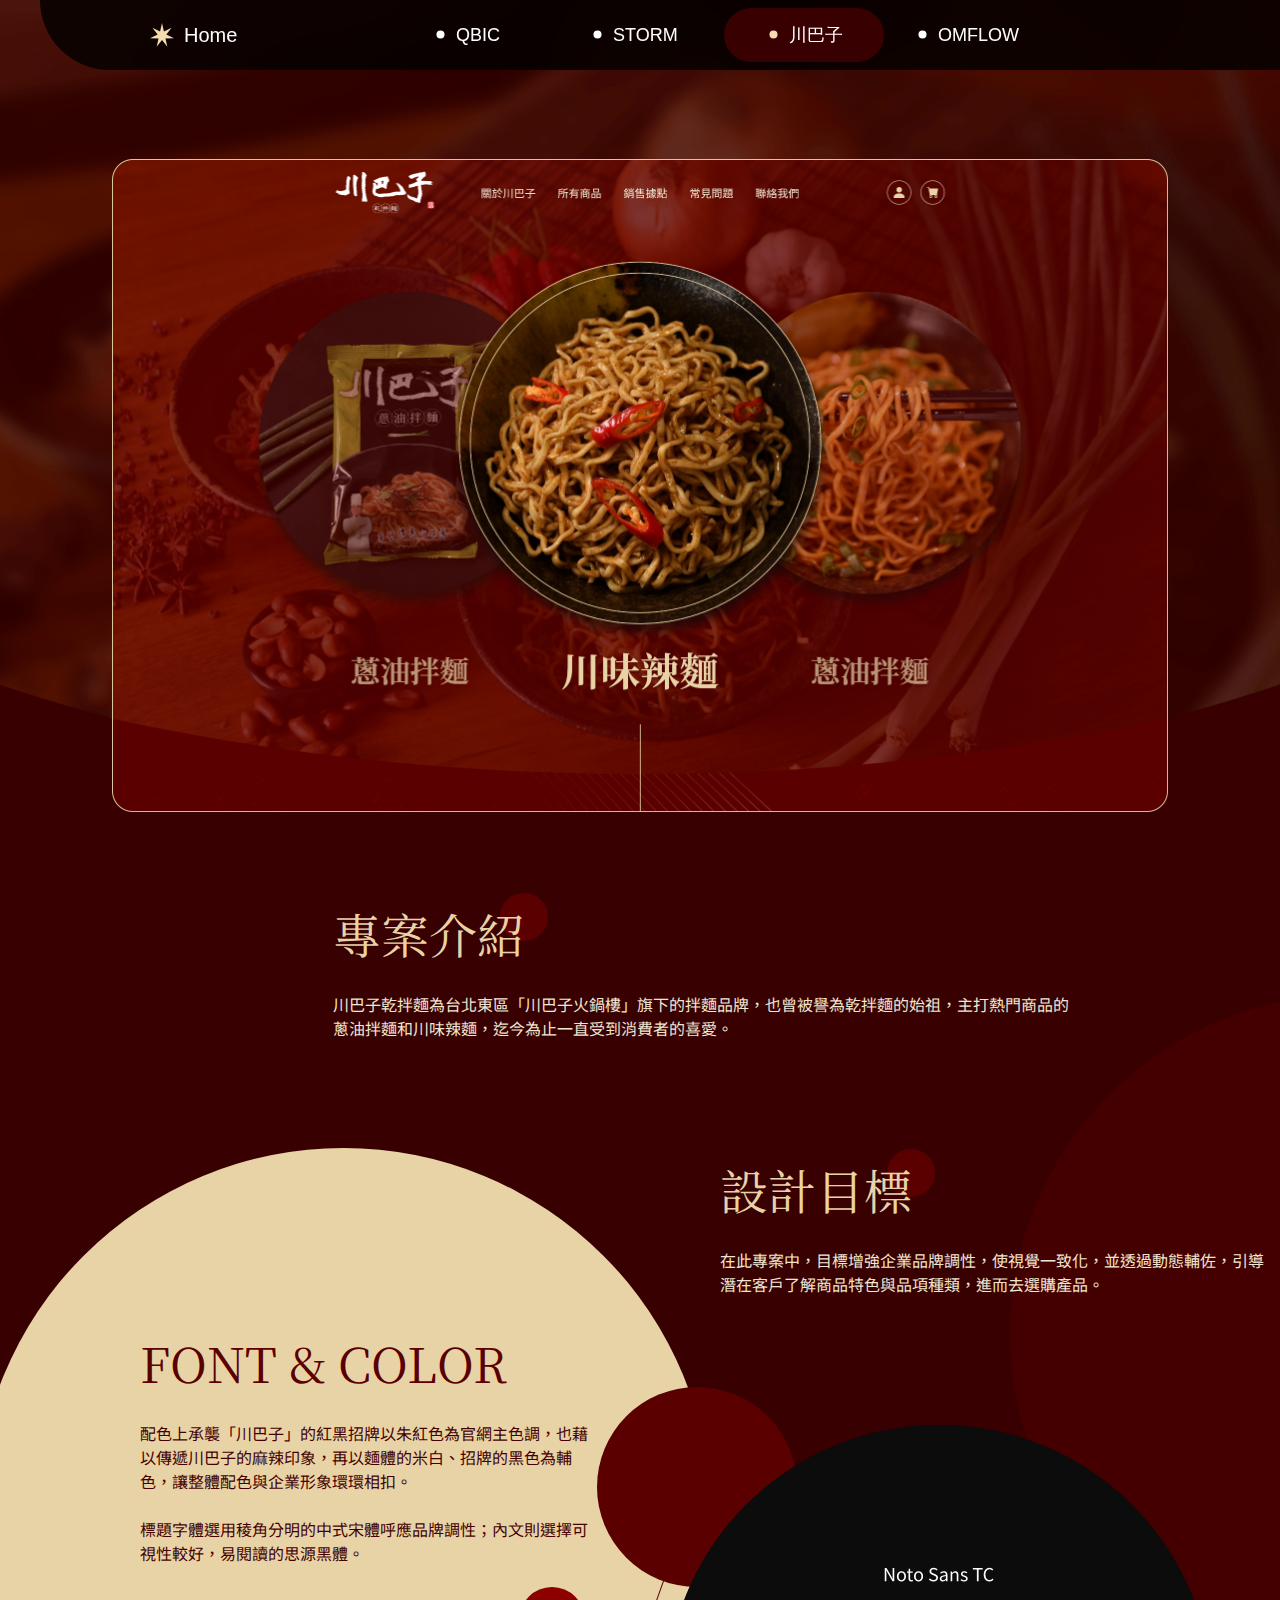
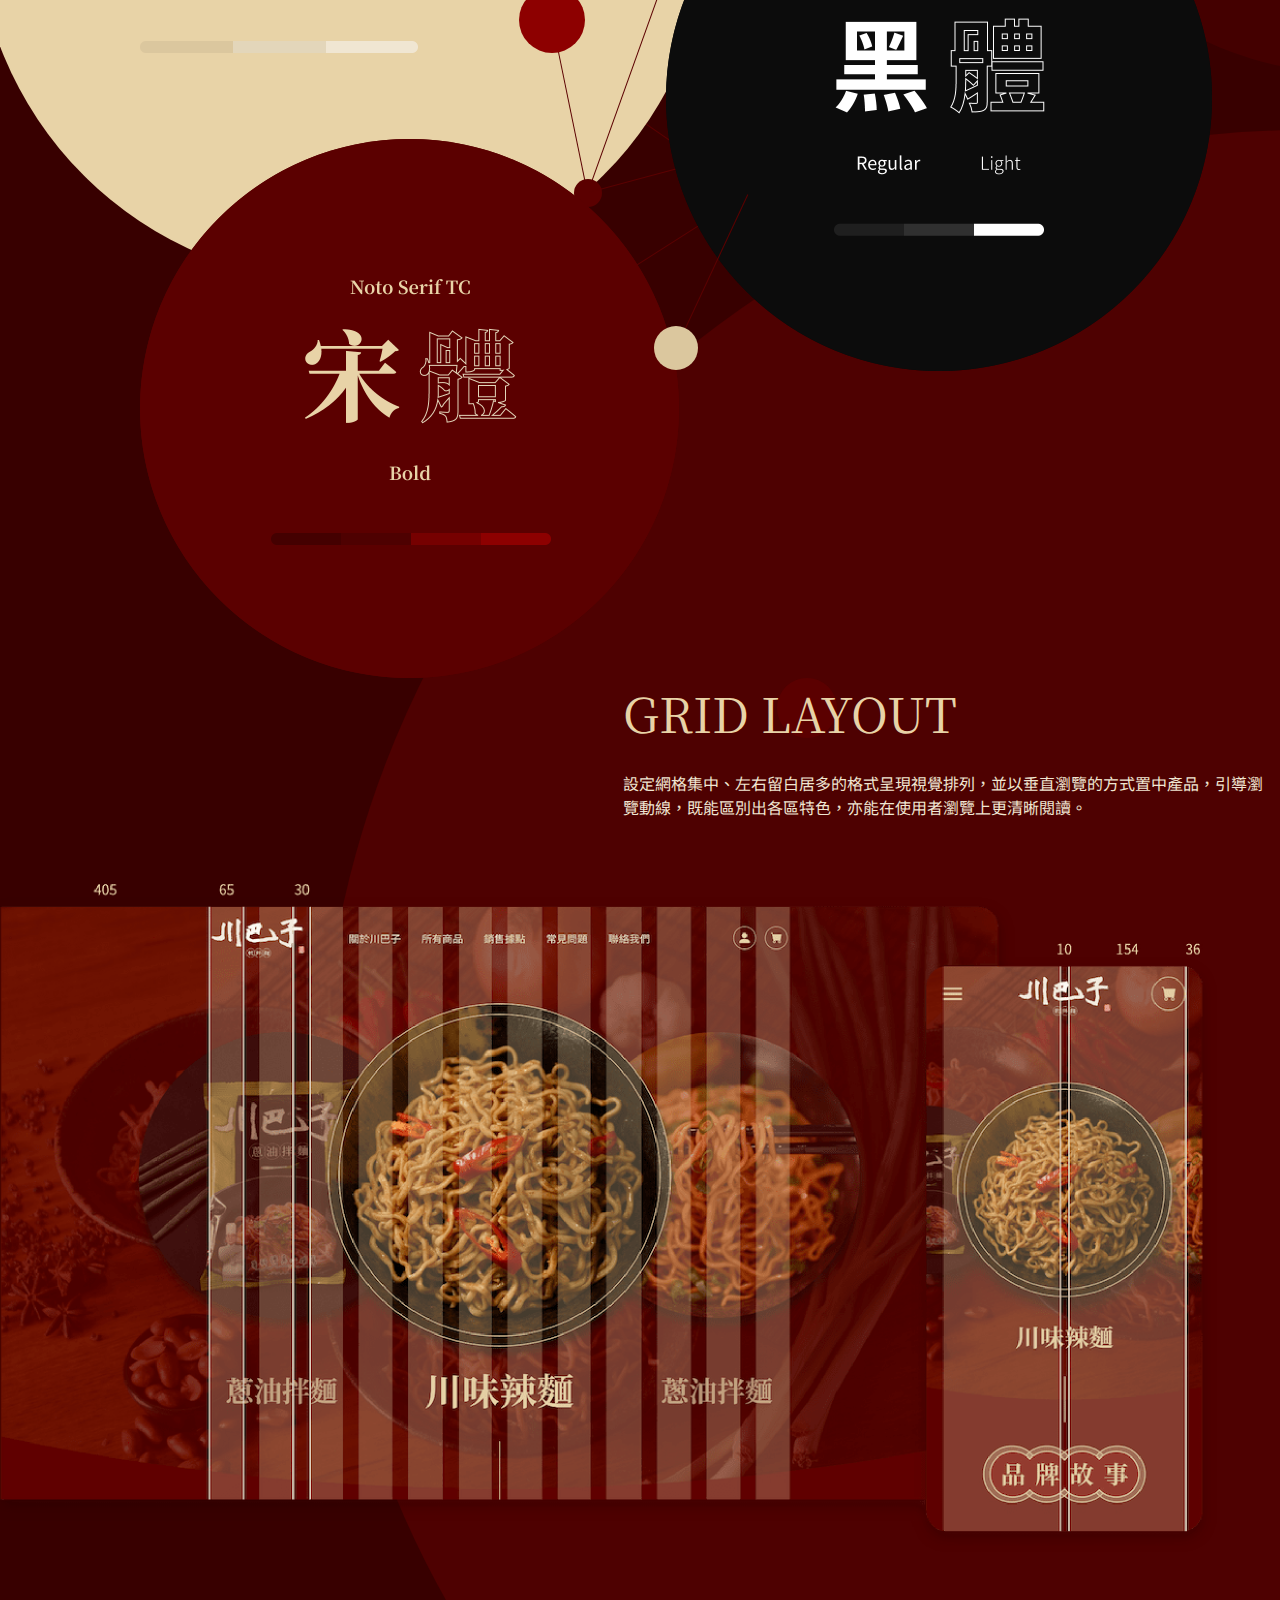
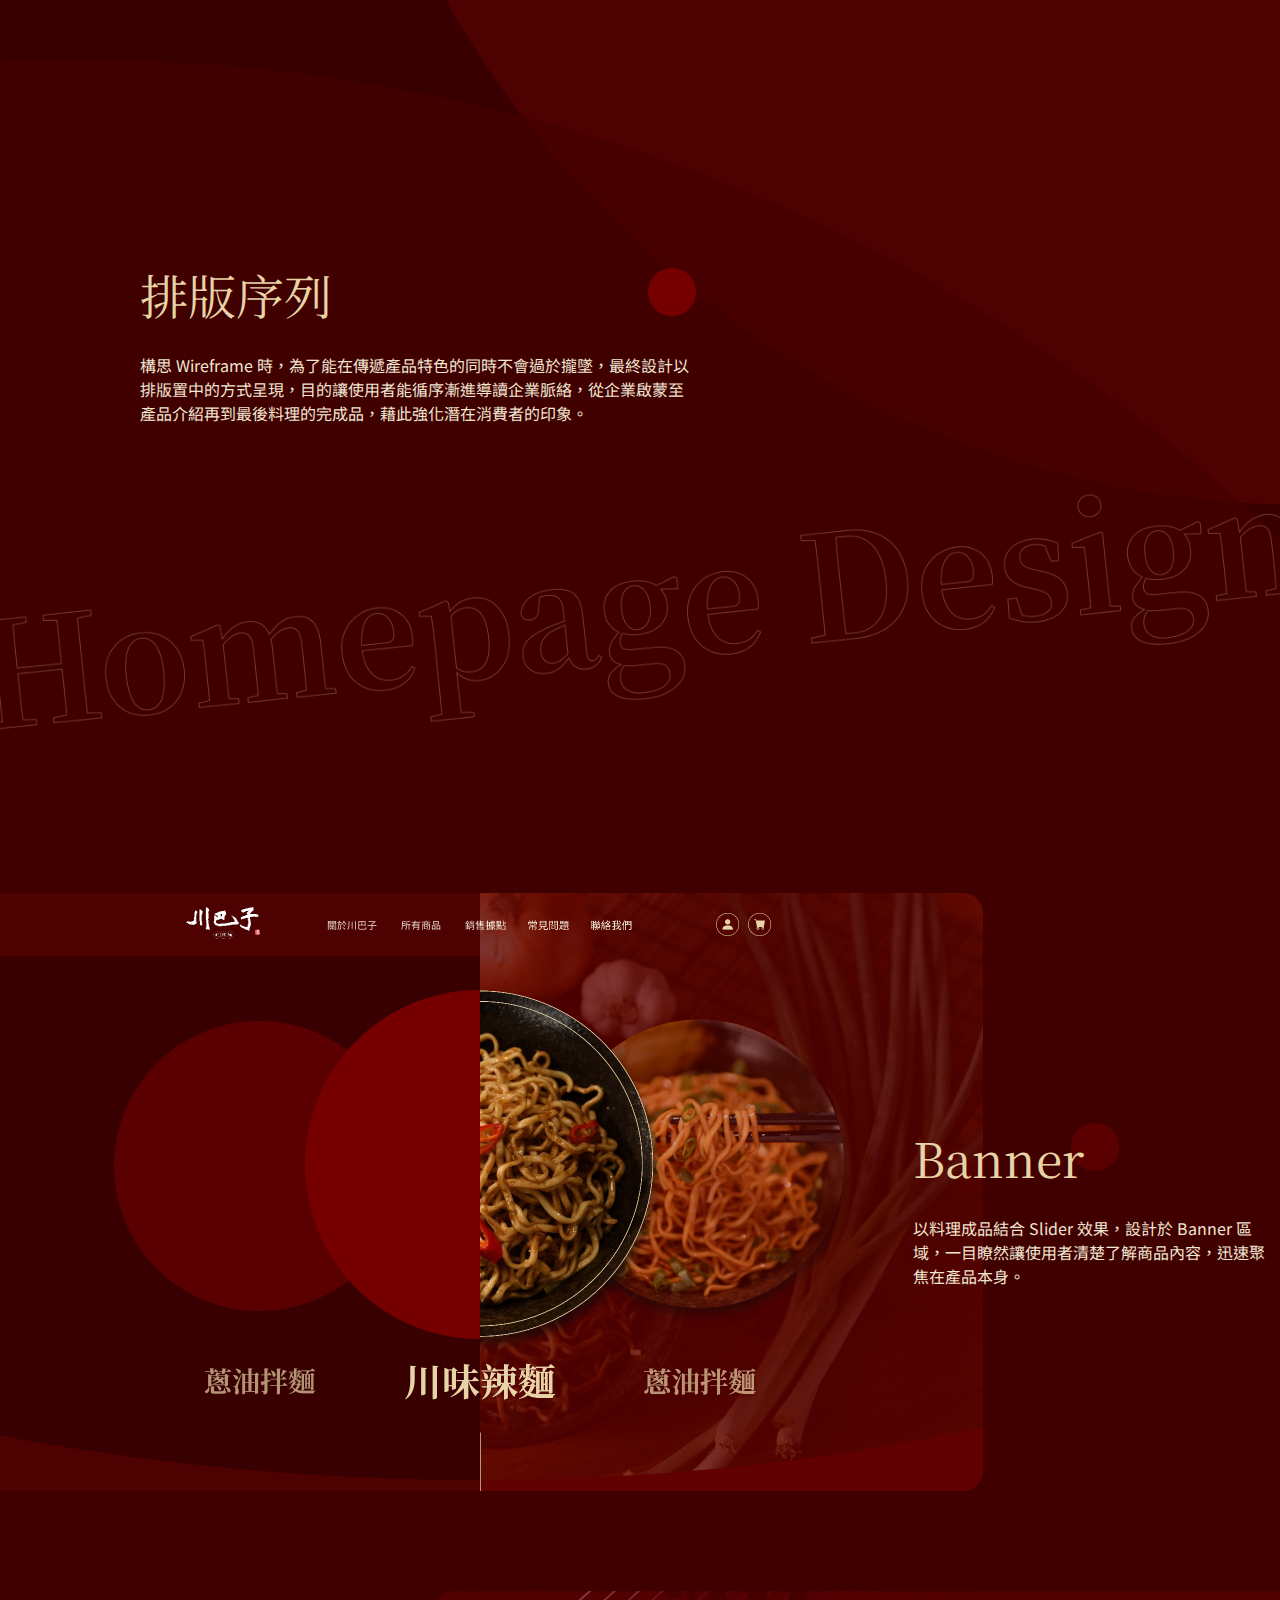
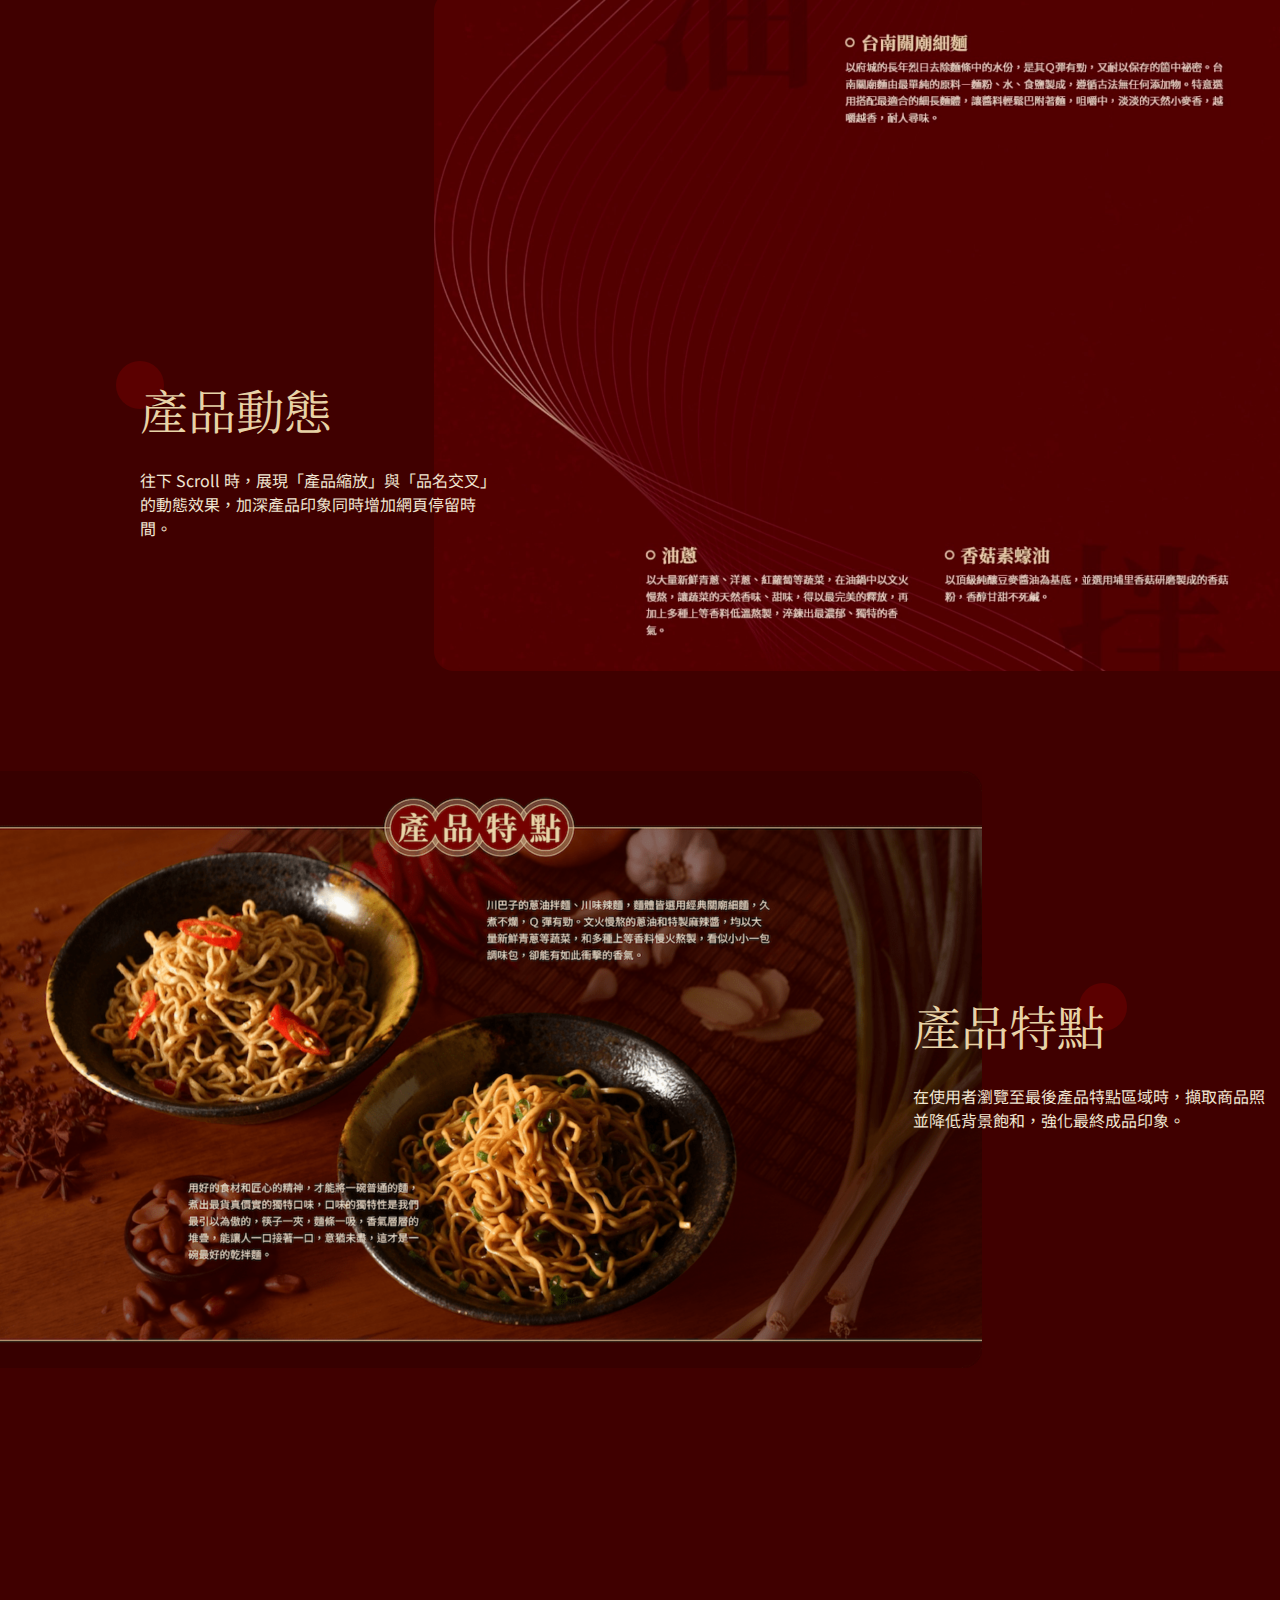
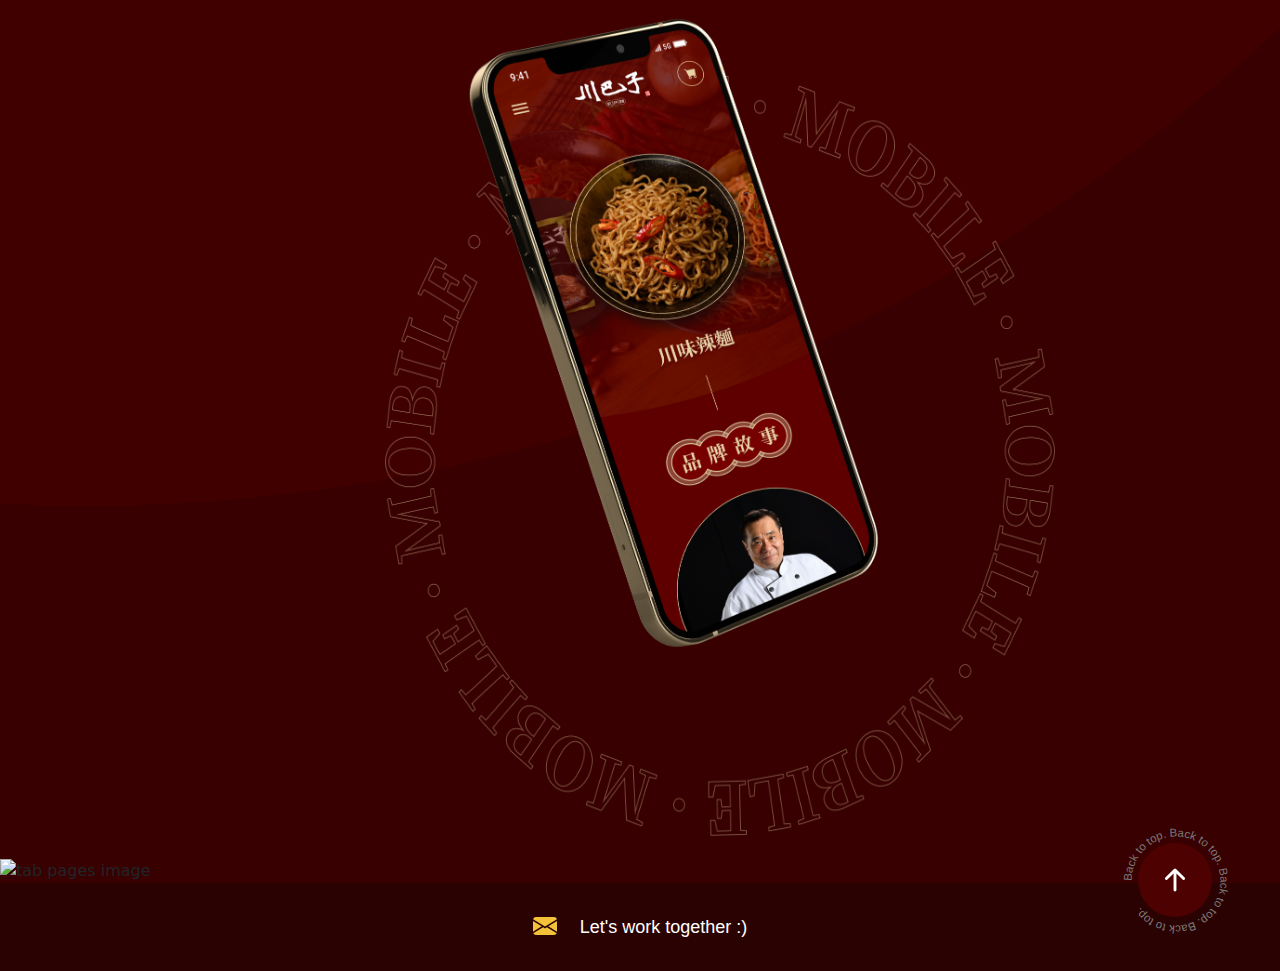
==== chuanbazi.html @ c1a88ede "minor fix and revised content." ====
<!DOCTYPE html>
<html lang="en">
  <head>
    <meta charset="UTF-8">
    <meta name="viewport" content="width=device-width, initial-scale=1.0">
    <meta http-equiv="X-UA-Compatible" content="ie=edge">
    <title>Vivian Huang Resume - 川巴子</title>
    <link href="./assets/bootstrap-dist/css/bootstrap.min.css" rel="stylesheet" >
    <link rel="stylesheet" href="https://use.typekit.net/rvw0yjc.css">
    <link rel="stylesheet" href="./assets/css/app.chuanbazi.css">
    <link rel="icon" href="./assets/img/favicon.ico" type="image/x-icon">
  </head>
  <body>
    <section id="mobileNotice" class="d-md-none">
      <p class="mb-0">
        請使用 1024px 以上的顯示器來預覽．
      </p>
    </section>
    <section id="main" class="d-none d-md-block">
      <div class="container">
        <header class="d-flex flex-wrap align-items-center">
          <a href="/resume" id="homeLink" class="d-flex align-items-center col-md-3 mb-2 mb-md-0 text-decoration-none">
            <img class="star-icon" src="./assets/img/star.svg" alt="star icon">
            Home
          </a>

          <ul class="nav col-12 col-md-auto mb-2 justify-content-center mb-md-0">
            <li>
              <a href="/resume/qbic" class="nav-link link-secondary d-inline-block">
                <svg xmlns="http://www.w3.org/2000/svg" width="16" height="16" fill="currentColor" class="bi bi-dot d-inline-flex" viewBox="0 0 16 16">
                  <path d="M8 9.5a1.5 1.5 0 1 0 0-3 1.5 1.5 0 0 0 0 3z"/>
                </svg>QBIC
              </a>
            </li>
            <li>
              <a href="/resume/storm" class="nav-link link-dark d-inline-block">
                <svg xmlns="http://www.w3.org/2000/svg" width="16" height="16" fill="currentColor" class="bi bi-dot d-inline-flex" viewBox="0 0 16 16">
                  <path d="M8 9.5a1.5 1.5 0 1 0 0-3 1.5 1.5 0 0 0 0 3z"/>
                </svg>STORM
              </a>
            </li>
            <li>
              <a href="/resume/chuanbazi" class="nav-link link-dark d-inline-block active">
                <svg xmlns="http://www.w3.org/2000/svg" width="16" height="16" fill="currentColor" class="bi bi-dot d-inline-flex" viewBox="0 0 16 16">
                  <path d="M8 9.5a1.5 1.5 0 1 0 0-3 1.5 1.5 0 0 0 0 3z"/>
                </svg>川巴子
              </a>
            </li>
            <li>
              <a href="/resume/omflow" class="nav-link link-dark d-inline-block">
                <svg xmlns="http://www.w3.org/2000/svg" width="16" height="16" fill="currentColor" class="bi bi-dot d-inline-flex" viewBox="0 0 16 16">
                  <path d="M8 9.5a1.5 1.5 0 1 0 0-3 1.5 1.5 0 0 0 0 3z"/>
                </svg>OMFLOW
              </a>
            </li>
          </ul>
          <div class="col-md-3 text-end">
          </div>
        </header>
      </div>
      <div class="banner" style="background-image: url('./assets/img/chuanbazi/image_banner@2x.png')">
        <div class="wrapper">
          <img class="img-fluid" src="./assets/img/chuanbazi/banner_1@2x.png" alt="banner image">
        </div>
      </div>
      <div class="container into">
        <div class="row">
          <div class="col-8 offset-2">
            <p class="noto-serif heading">專案介紹<span></span></p>
            <p class="noto-san-desc">
              川巴子乾拌麵為台北東區「川巴子火鍋樓」旗下的拌麵品牌，也曾被譽為乾拌麵的始祖，主打熱門商品的蔥油拌麵和川味辣麵，迄今為止一直受到消費者的喜愛。
            </p>
          </div>
          <div class="col-6 offset-6 sec">
            <p class="noto-serif heading">設計目標<span></span></p>
            <p class="noto-san-desc">在此專案中，目標增強企業品牌調性，使視覺一致化，並透過動態輔佐，引導潛在客戶了解商品特色與品項種類，進而去選購產品。</p>
          </div>
        </div>
        <div class="row">
          <div class="col-5 font-and-color">
            <p class="noto-serif heading">FONT & COLOR</p>
            <p class="noto-san-desc">
              配色上承襲「川巴子」的紅黑招牌以朱紅色為官網主色調，也藉以傳遞川巴子的麻辣印象，再以麵體的米白、招牌的黑色為輔色，讓整體配色與企業形象環環相扣。<br><br>標題字體選用稜角分明的中式宋體呼應品牌調性；內文則選擇可視性較好，易閱讀的思源黑體。
            </p>
            <img class="color-yellow" src="./assets/img/chuanbazi/color_yellow@2x.png" alt="color yellow image">
            <div class="line-seven"></div>
          </div>
        </div>
        <div class="line-eight"></div>
      </div>
      <div class="w-100 spheres">
        <div class="wrapper">
          <div class="font1-wrapper">
            <img class="img-fluid" src="./assets/img/chuanbazi/font_宋體@2x.png" alt="font 宋體 image">
            <div class="line"></div>
          </div>
          <div class="font2-wrapper">
            <img class="img-fluid" src="./assets/img/chuanbazi/font_黑體@2x.png" alt="font 黑體 image">
            <div class="line"></div>
          </div>
          <div class="circle1"><div class="point"><div class="line"></div></div></div>
          <div class="circle2"><div class="point"><div class="line"></div></div></div>
          <div class="circle4"></div>
          <div class="circle5"><div class="point"><div class="line"></div></div></div>
          <img class="circle6" src="./assets/img/chuanbazi/image_圓底 2.svg" alt="background circle 6 image">
          <div class="line-six"></div>
        </div>
      </div>
      <div class="container grid-wrapper">
        <div class="row">
          <div class="col-7 offset-5">
            <p class="noto-serif heading">GRID LAYOUT<span></span></p>
            <p class="noto-san-desc">設定網格集中、左右留白居多的格式呈現視覺排列，並以垂直瀏覽的方式置中產品，引導瀏覽動線，既能區別出各區特色，亦能在使用者瀏覽上更清晰閱讀。</p>
            <img class="grid" src="./assets/img/chuanbazi/grid@2x.png" alt="grid image">
          </div>
        </div>
      </div>
      <div class="w-100 bg-circle-wrapper">
        <img class="bg-1" src="./assets/img/chuanbazi/image_圓底1@2x.png" alt="background dark red image">
      </div>
      <div class="container layout-wrapper">
        <div class="row">
          <div class="col-6">
            <p class="noto-serif heading">排版序列<span></span></p>
            <p class="noto-san-desc">構思 Wireframe 時，為了能在傳遞產品特色的同時不會過於攏墜，最終設計以排版置中的方式呈現，目的讓使用者能循序漸進導讀企業脈絡，從企業啟蒙至產品介紹再到最後料理的完成品，藉此強化潛在消費者的印象。</p>
          </div>
        </div>
      </div>
      <div class="w-100 design-wrapper">
        <img class="img-fluid" src="./assets/img/chuanbazi/image_Homepage_Design@2x.png" alt="homepage design image">
      </div>
      <div class="container banner-wrapper">
        <div class="row one">
          <div class="col-8">
            <img class="img1" src="./assets/img/chuanbazi/small_image_banner@2x.png" alt="small banner image">
          </div>
          <div class="col-4">
            <p class="noto-serif heading heading">Banner<span></span></p>
            <p class="noto-san-desc">以料理成品結合 Slider 效果，設計於 Banner 區域，一目瞭然讓使用者清楚了解商品內容，迅速聚焦在產品本身。</p>
          </div>
        </div>
        <div class="row two">
          <div class="col-4">
            <p class="noto-serif heading heading">產品動態<span></span></p>
            <p class="noto-san-desc">往下 Scroll 時，展現「產品縮放」與「品名交叉」的動態效果，加深產品印象同時增加網頁停留時間。</p>
          </div>
          <div class="col-8">
            <img class="img2" src="./assets/img/chuanbazi/video_產品動態@2x.png" alt="video product status image">
          </div>
        </div>
        <div class="row three">
          <div class="col-8">
            <img class="img3" src="./assets/img/chuanbazi/image_產品特點@2x.png" alt="product strength image">
          </div>
          <div class="col-4">
            <p class="noto-serif heading heading">產品特點<span></span></p>
            <p class="noto-san-desc">在使用者瀏覽至最後產品特點區域時，擷取商品照並降低背景飽和，強化最終成品印象。</p>
          </div>
        </div>
      </div>
      <div class="w-100 floating-mobile">
        <img class="mobile" src="./assets/img/chuanbazi/mobile@2x.png" alt="mobile image">
        <img class="bg" src="./assets/img/chuanbazi/圈圈_mobile@2x.png" alt="mobile text circle image">
      </div>
      <div class="w-100">
        <img class="img-fluid" src="./assets/img/chuanbazi/image_分頁@2x.png" alt="tab pages image">
      </div>
    </section>
    <footer class="m-level">
      <div class="text-center">
        <a href="mailto:test@gmail.com" class="mb-0">
          <svg xmlns="http://www.w3.org/2000/svg" width="16" height="16" fill="currentColor" class="bi bi-envelope-fill d-inline-flex" viewBox="0 0 16 16">
              <path d="M.05 3.555A2 2 0 0 1 2 2h12a2 2 0 0 1 1.95 1.555L8 8.414.05 3.555ZM0 4.697v7.104l5.803-3.558L0 4.697ZM6.761 8.83l-6.57 4.027A2 2 0 0 0 2 14h12a2 2 0 0 0 1.808-1.144l-6.57-4.027L8 9.586l-1.239-.757Zm3.436-.586L16 11.801V4.697l-5.803 3.546Z"/>
          </svg>
          Let's work together :)
        </a>
      </div>
    </footer>
    <div class="backtotop">
      <a href="javascript:;" onclick="scrollToTop();return false;">
        <svg class="icon" xmlns="http://www.w3.org/2000/svg" width="16" height="16" fill="currentColor" class="bi bi-arrow-up-short" viewBox="0 0 16 16">
          <path fill-rule="evenodd" d="M8 12a.5.5 0 0 0 .5-.5V5.707l2.146 2.147a.5.5 0 0 0 .708-.708l-3-3a.5.5 0 0 0-.708 0l-3 3a.5.5 0 1 0 .708.708L7.5 5.707V11.5a.5.5 0 0 0 .5.5z"/>
        </svg>
        <svg class="circle-text" viewBox="0 0 100 100" width="100" height="100">
          <defs>
            <path id="circle"
              d="
                M 50, 50
                m -37, 0
                a 37,37 0 1,1 74,0
                a 37,37 0 1,1 -74,0"/>
          </defs>
          <text font-size="9.5">
            <textPath xlink:href="#circle">
              Back to top. Back to top. Back to top. Back to top.
            </textPath>
          </text>
        </svg>
      </a>
    </div>
  <script src="./assets/bootstrap-dist/js/bootstrap.bundle.min.js"></script>
	<script src="./assets/js/app.index.js"></script>
  </body>
</html>
---- assets/css/app.chuanbazi.css ----
@import"https://fonts.googleapis.com/css2?family=Noto+Sans+TC:wght@400&family=Noto+Serif+TC:wght@700";p,a,h1,h2,h3,h4{font-family:objektiv-mk1,sans-serif}#mobileNotice{height:100%;position:fixed;padding:68px 36px;background-color:#333}#mobileNotice p{color:#fff;font-size:28px}#main{overflow:hidden}@media screen and (min-width: 1200px){#main .container{margin:0 128px;max-width:1160px}}#main header{position:relative;z-index:8;background-color:rgba(0,0,0,.8);border-radius:0px 0px 80px 80px;opacity:1;backdrop-filter:blur(28px);-webkit-backdrop-filter:blur(28px);height:70px;margin-left:-100px;margin-right:-100px;margin-bottom:-70px}#main header #homeLink{margin-left:100px;width:180px;margin-right:68px;height:70px}#main header ul{list-style:none;padding:8px 0}#main header ul li{height:54px;margin-right:8px}#main header ul li:nth-child(1) a{padding:0 0 0 30.5px}#main header ul li:nth-child(2) a{padding:0 0 0 19.5px}#main header ul li:nth-child(3) a{padding:0 0 0 27.5px}#main header ul li:nth-child(4) a{padding:0 0 0 8.5px}#main header ul li a{font-size:18px;line-height:54px;width:160px}#main header ul li a.active{background-color:#000;border-radius:32px}#main header ul li a.active svg{color:#f2dcb0}#main header ul li a svg{width:43px;height:43px;margin-top:-4px;margin-right:-5.5px}#main header a{color:#fff;font-size:20px;text-decoration:none}#main header a:hover{color:#fff}@media screen and (max-width: 768px){footer{position:absolute;bottom:0;left:0;right:0}}footer>div{height:88px;background-color:#262626}footer>div a{color:#fff;font-size:18px;line-height:88px;text-decoration:none}footer>div a:hover{color:#fff}footer>div a svg{color:#f3c23a;height:24px;width:24px;margin-top:-5px;margin-right:18px}.backtotop{position:relative;z-index:5}.backtotop a{position:absolute;bottom:26px;right:40px;padding:14px;margin:28px;background-color:#7a7a7a;border-radius:50px}.backtotop a .icon{color:#fff;width:46px;height:46px}.backtotop a .circle-text{position:absolute;top:-22px;right:0;left:-22.5px;fill:currentColor;color:#7a7a7a;width:120px;height:120px;-webkit-animation-name:rotate;-moz-animation-name:rotate;-ms-animation-name:rotate;-o-animation-name:rotate;animation-name:rotate;-webkit-animation-duration:5s;-moz-animation-duration:5s;-ms-animation-duration:5s;-o-animation-duration:5s;animation-duration:5s;-webkit-animation-iteration-count:infinite;-moz-animation-iteration-count:infinite;-ms-animation-iteration-count:infinite;-o-animation-iteration-count:infinite;animation-iteration-count:infinite;-webkit-animation-timing-function:linear;-moz-animation-timing-function:linear;-ms-animation-timing-function:linear;-o-animation-timing-function:linear;animation-timing-function:linear}@-webkit-keyframes rotate{from{-webkit-transform:rotate(360deg)}to{-webkit-transform:rotate(0)}}@-moz-keyframes rotate{from{-moz-transform:rotate(360deg)}to{-moz-transform:rotate(0)}}@-ms-keyframes rotate{from{-ms-transform:rotate(360deg)}to{-ms-transform:rotate(0)}}@-o-keyframes rotate{from{-o-transform:rotate(360deg)}to{-o-transform:rotate(0)}}@keyframes rotate{from{transform:rotate(360deg)}to{transform:rotate(0)}}@keyframes marquee{0%{transform:translate3d(0, 0, 0)}100%{transform:translate3d(-50%, 0, 0)}}@keyframes spaceScroller{0%{background-position:0 0}100%{background-position:-1440px 0}}#main header{background-color:rgba(0,0,0,.8) !important}#main header ul li a.active{background-color:#380000 !important}footer>div{background-color:#2b0202}.backtotop a{background-color:#4e0101}body{position:relative;background-color:#380000}.noto-san-desc{color:#f0e6d2;font-family:"Noto Sans TC",sans-serif;font-size:16px;line-height:24px}.noto-serif-desc{color:#8c8c8c;font-family:"Noto Serif TC",sans-serif;font-size:16px;line-height:24px}.noto-serif{font-family:"Noto Serif TC",sans-serif}.noto-serif.heading{color:#e8d3a7;font-size:48px;line-height:69px;margin-bottom:24px}.noto-serif.desc{color:#8c8c8c;font-size:16px;line-height:24px}.container.bg-grey{position:relative}.container.bg-grey::after{content:"";position:absolute;top:0;left:-140px;right:-140px;bottom:0;z-index:-1;background-color:#272727}.container.bg-grey p{color:#f7f7f7}.container.bg-grey p.noto-desc{color:#cbcbcb}.container.bg-grey hr{color:#fff}.banner{height:812px;width:100%;position:relative;background-size:cover;background-position:center -23px;background-repeat:no-repeat;padding-top:159px}.banner .wrapper{opacity:1;width:1056px;height:653px;margin:0 auto;position:relative;z-index:2}.into{padding-top:87px;position:relative}.into::after{content:"";position:absolute;top:183px;right:-400px;background:#400 0% 0% no-repeat padding-box;width:678px;height:678px;border-radius:50%;z-index:-1}.into p.heading{position:relative}.into p.heading span{position:absolute;top:-6px;left:167px;background:#5b0000 0% 0% no-repeat padding-box;width:48px;height:48px;border-radius:50%;z-index:-1}.into .sec{margin-top:99px}.into .sec .noto-san-desc{margin-bottom:32px}.into .font-and-color{position:relative}.into .font-and-color::after{content:"";position:absolute;top:-180px;left:-152px;background:#e8d3a7 0% 0% no-repeat padding-box;width:735px;height:735px;border-radius:50%;z-index:-1}.into .font-and-color .heading{color:#5b0000}.into .font-and-color .noto-san-desc{color:#400}.into .font-and-color .color-yellow{margin-top:60px;width:278px;height:auto}.into .line-seven{position:absolute;top:187.5px;left:215.5px;border-bottom:1px solid #5b0000;z-index:-1;width:490px;transform:rotate(34.5deg);transform-origin:left}.into .line-eight{position:absolute;top:522px;right:-61px;border-bottom:1px solid #5b0000;z-index:-1;width:770px;transform:rotate(-38.8deg);transform-origin:right}.spheres{position:relative;z-index:2;height:539px;margin-top:86px}.spheres .point{position:relative;width:100%;height:100%;border-radius:50%}.spheres .point .line{position:absolute;border-bottom:1px solid #5b0000;z-index:-1}.spheres .wrapper .font1-wrapper{position:absolute;top:0;left:140px;right:0;bottom:0;width:539px;height:539px;background:#5b0000 0% 0% no-repeat padding-box;border-radius:50%;z-index:2}.spheres .wrapper .font1-wrapper .line{position:absolute;top:269.5px;left:269.5px;border-bottom:1px solid #5b0000;z-index:-1;width:400px;transform:rotate(-32.5deg);transform-origin:left}.spheres .wrapper .font2-wrapper{position:absolute;top:-314px;right:68px;bottom:0;width:546px;height:546px;background:#0c0c0c 0% 0% no-repeat padding-box;border-radius:50%;z-index:2}.spheres .wrapper .font2-wrapper .line{position:absolute;top:273px;left:273px;border-bottom:1px solid #5b0000;z-index:-1;width:362px;transform:rotate(165deg);transform-origin:left}.spheres .wrapper .circle1{position:absolute;top:-352px;right:483px;width:200px;height:200px;z-index:1}.spheres .wrapper .circle1 .point{background:#5b0000 0% 0% no-repeat padding-box}.spheres .wrapper .circle1 .point .line{top:100px;right:100px;width:325px;transform:rotate(-70.3deg);transform-origin:right}.spheres .wrapper .circle2{position:absolute;top:-152px;right:695px;width:66px;height:66px;z-index:1}.spheres .wrapper .circle2 .point{background:#8d0000 0% 0% no-repeat padding-box}.spheres .wrapper .circle2 .point .line{top:33px;right:33px;width:176px;transform:rotate(-101.6deg);transform-origin:right}.spheres .wrapper .circle4{position:absolute;top:40px;right:678px;width:28px;height:28px;background:#5b0000 0% 0% no-repeat padding-box;border-radius:50%;z-index:1}.spheres .wrapper .circle5{position:absolute;top:187px;left:654px;width:44px;height:44px;z-index:3}.spheres .wrapper .circle5 .point{background:#dbc79e 0% 0% no-repeat padding-box}.spheres .wrapper .circle5 .point .line{top:22px;right:22px;width:170px;transform:rotate(-245deg);transform-origin:right}.spheres .wrapper .circle6{position:absolute;top:-22px;left:320px;width:1120px;height:1988px;z-index:-1}.spheres .wrapper .line-six{position:absolute;top:972px;left:1314px;border-bottom:1px solid #5b0000;z-index:-2;width:1078px;transform:rotate(238.35deg);transform-origin:left}.grid-wrapper{position:relative;z-index:3;height:982px}.grid-wrapper .grid{position:absolute;top:201px;left:-146px;z-index:1;width:1241px;height:auto}.grid-wrapper p.heading{position:relative;line-height:69px;margin-bottom:24px}.grid-wrapper p.heading span{position:absolute;top:0;left:154px;background:#5b0000 0% 0% no-repeat padding-box;width:60px;height:60px;border-radius:50%;z-index:-1}.bg-circle-wrapper{position:relative;z-index:4}.bg-circle-wrapper .bg-1{width:1440px;height:3646px;position:absolute;top:0;right:0}.layout-wrapper{position:relative;z-index:5;padding-top:200px}.layout-wrapper p.heading{position:relative;line-height:69px;margin-bottom:24px}.layout-wrapper p.heading span{position:absolute;top:8px;right:0;background:#760000 0% 0% no-repeat padding-box;width:48px;height:48px;border-radius:50%;z-index:-1}.design-wrapper{position:relative;z-index:5;margin-top:50px;margin-bottom:160px}.banner-wrapper{position:relative;z-index:5;padding-bottom:80px}.banner-wrapper .row{margin-bottom:100px;position:relative}.banner-wrapper .row.one{height:598px}.banner-wrapper .row.one p.heading{margin-top:230px}.banner-wrapper .row.one p.heading span{left:158px}.banner-wrapper .row.two{height:680px}.banner-wrapper .row.two p.heading{margin-top:384px}.banner-wrapper .row.two p.heading span{left:-24px;top:-14px}.banner-wrapper .row.three{height:597px}.banner-wrapper .row.three p.heading{margin-top:220px}.banner-wrapper .row.three p.heading span{left:166px;top:-8px}.banner-wrapper p.heading{position:relative;margin-bottom:24px}.banner-wrapper p.heading span{position:absolute;top:0;left:60px;background:#5b0000 0% 0% no-repeat padding-box;width:48px;height:48px;border-radius:50%;z-index:-1}.banner-wrapper .img1{width:1007px;height:598px;position:absolute;top:0;left:-152px;z-index:-1}.banner-wrapper .img2{width:1006px;height:680px;position:absolute;top:0;right:-152px;z-index:-1}.banner-wrapper .img3{width:1006px;height:597px;position:absolute;top:0;left:-152px;z-index:-1}.floating-mobile{position:relative;z-index:5;height:911px}.floating-mobile .mobile{width:666px;height:726px;position:absolute;top:20px;left:337px}.floating-mobile .bg{width:670px;height:760px;position:absolute;top:128px;left:385px;z-index:-1}
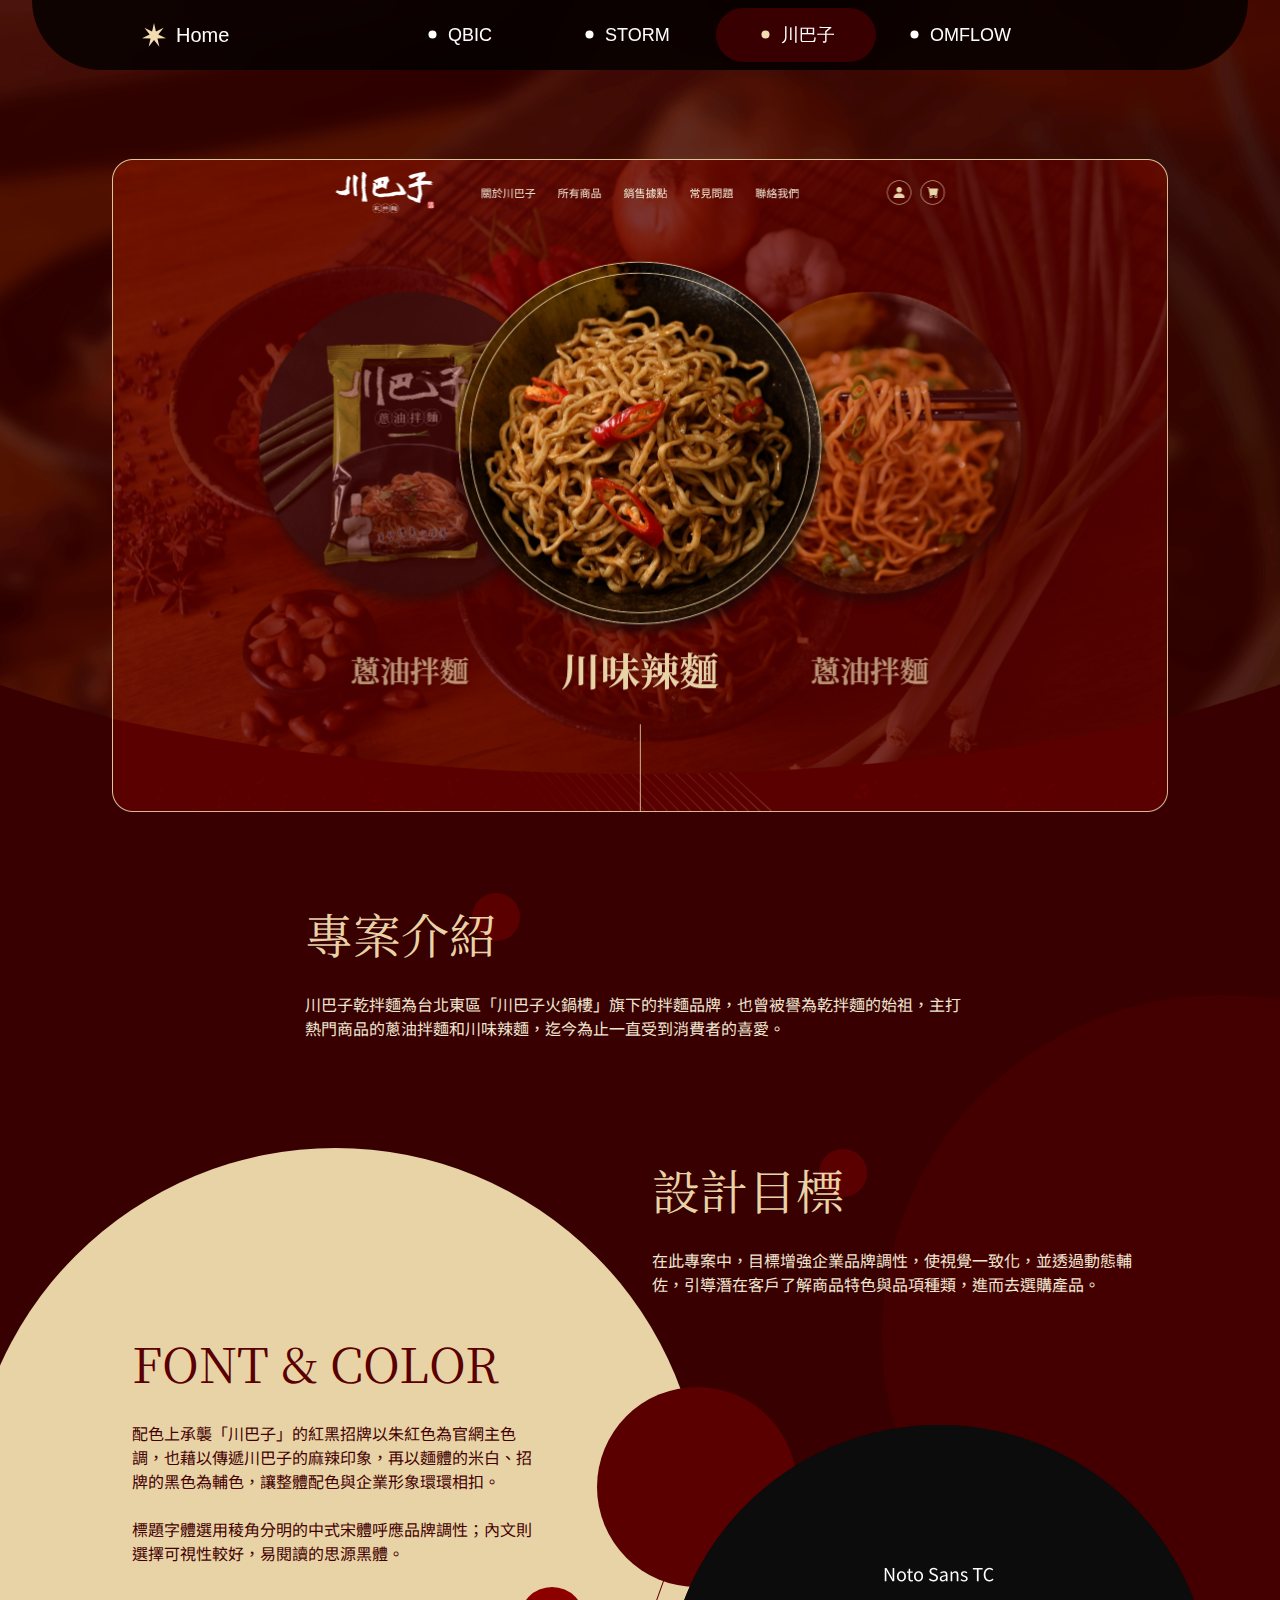
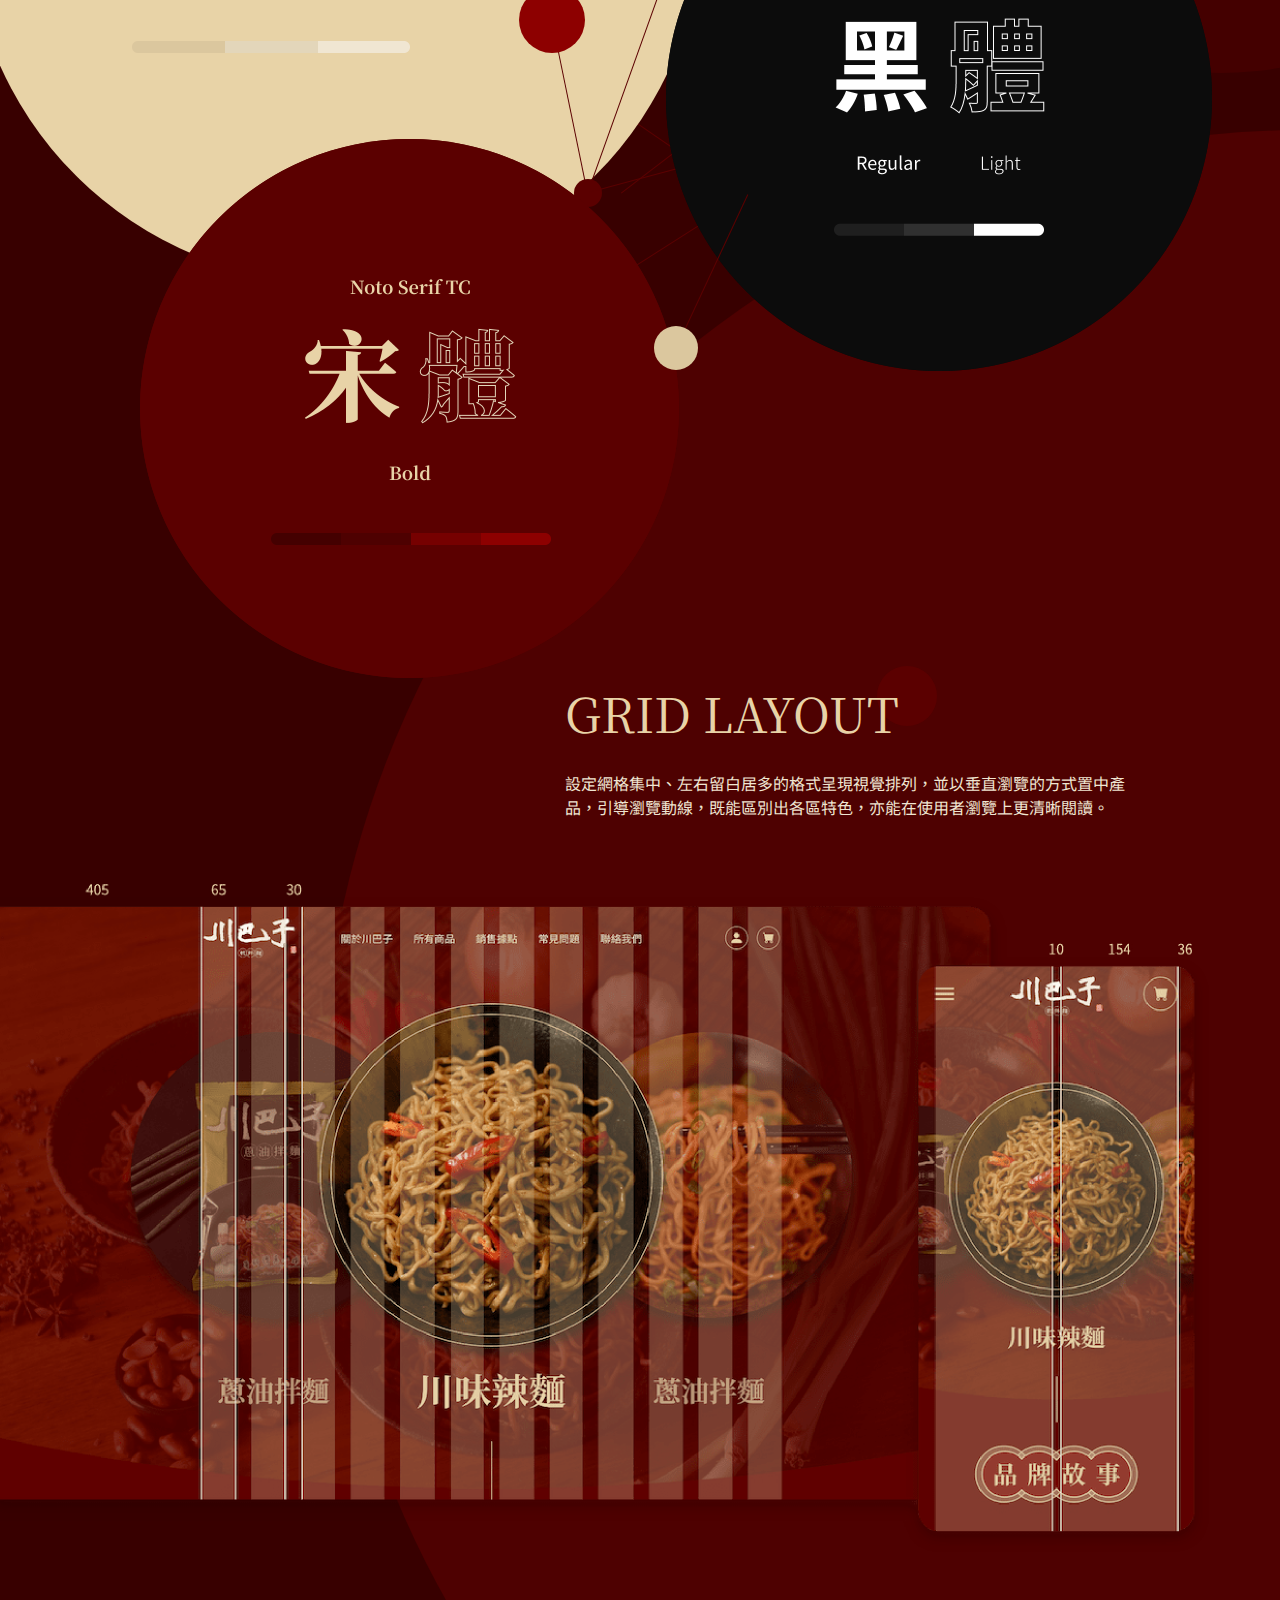
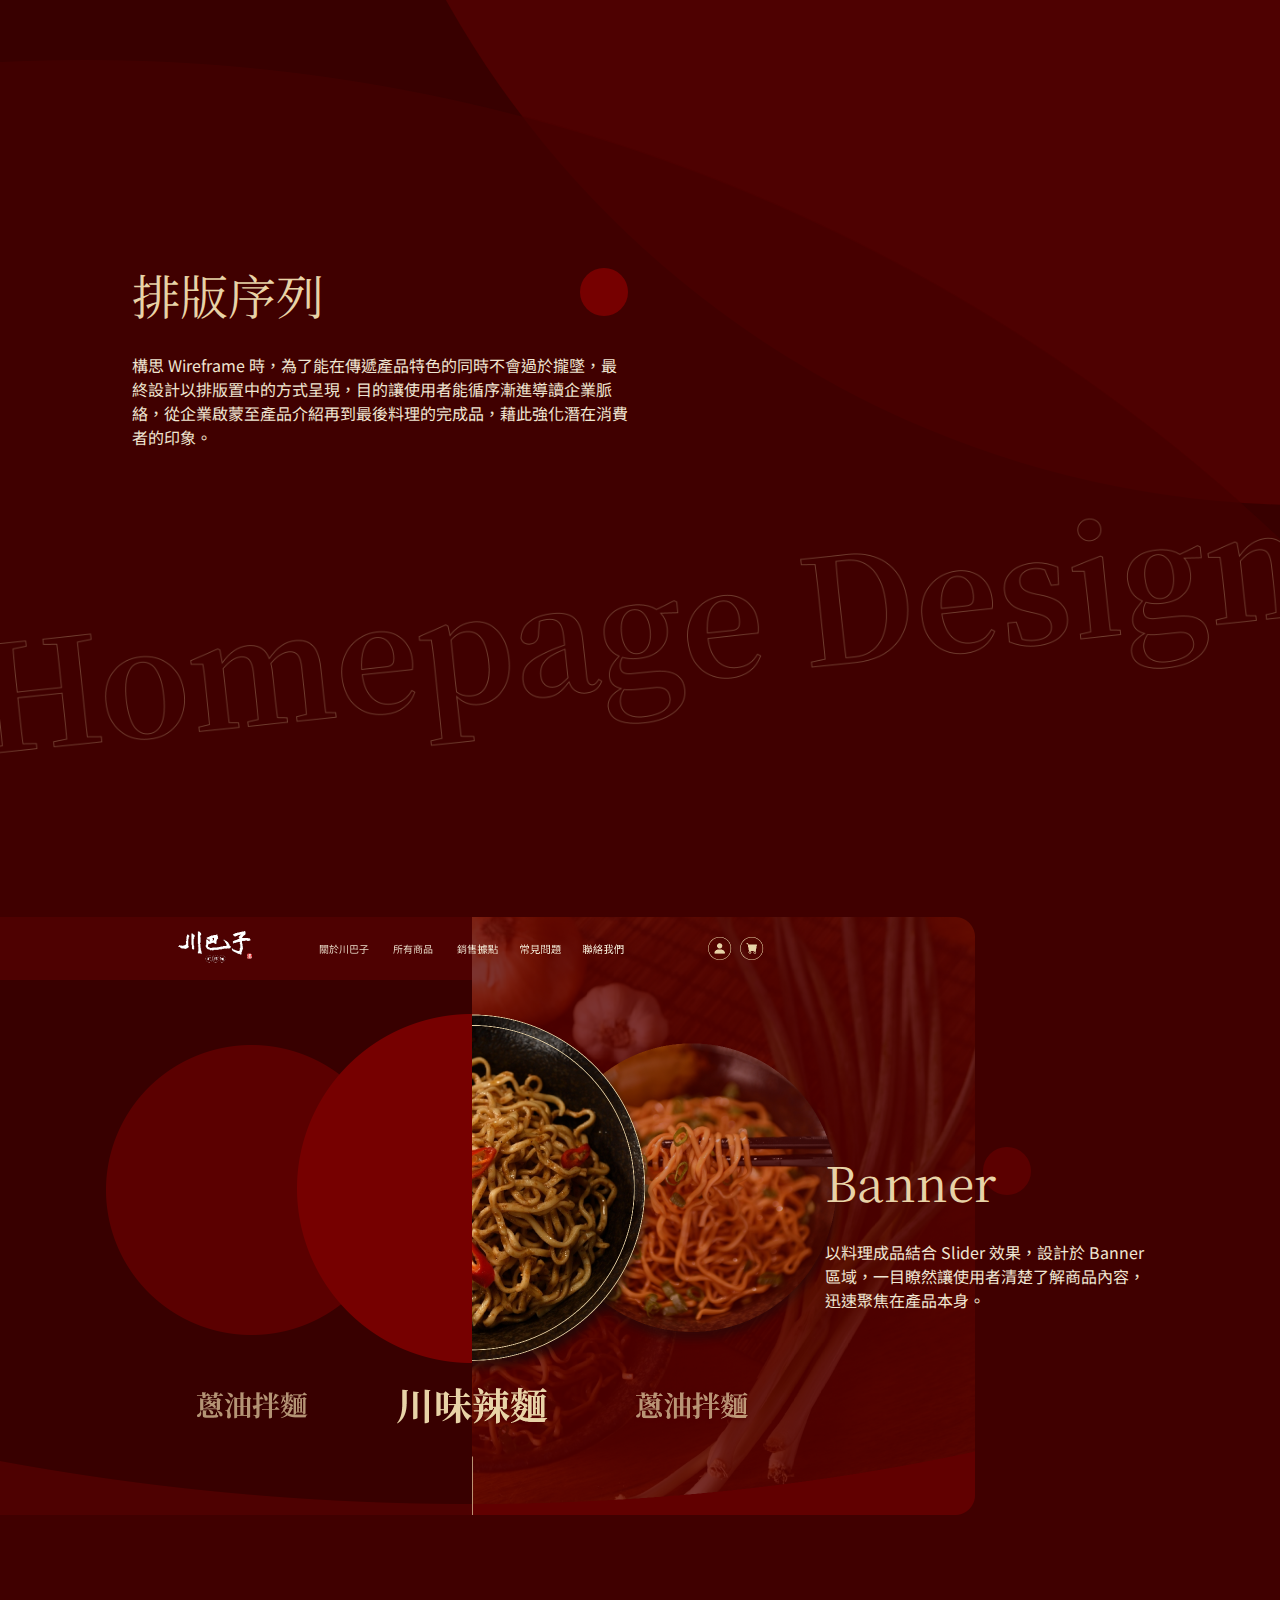
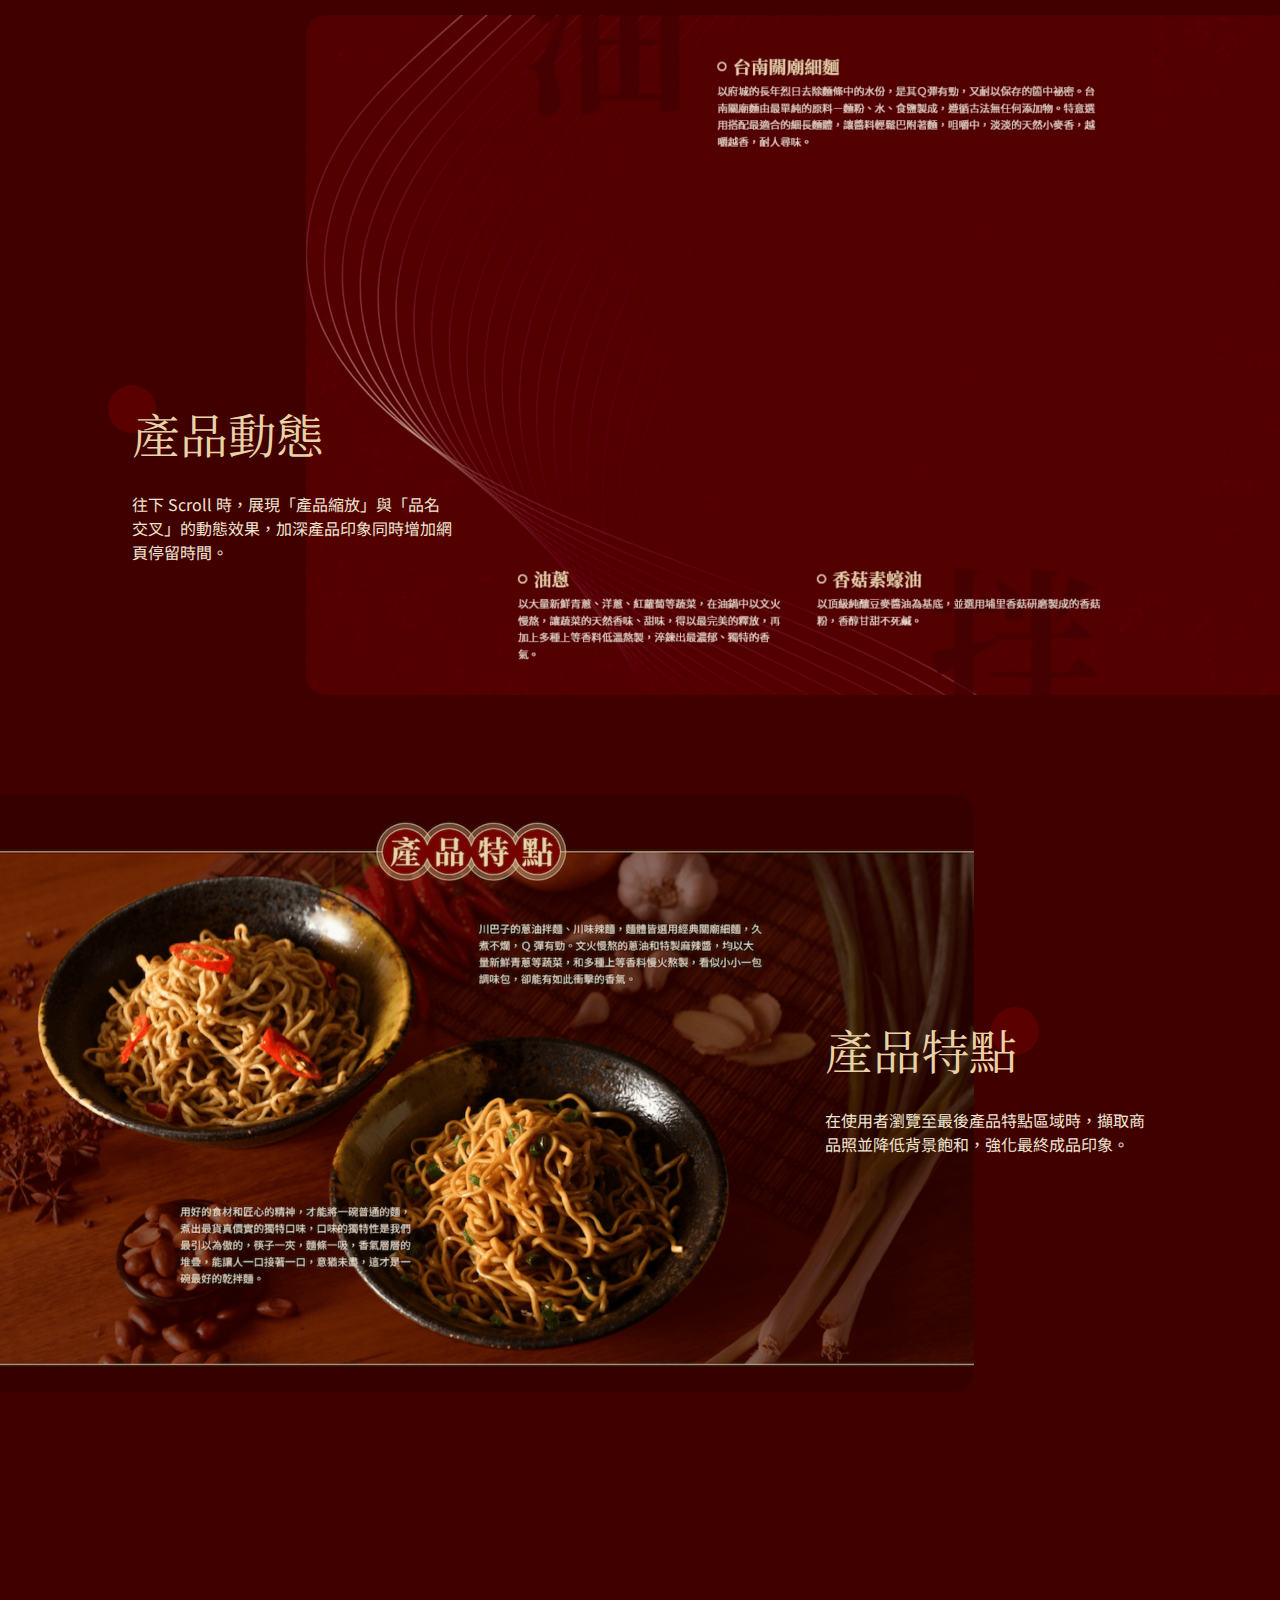
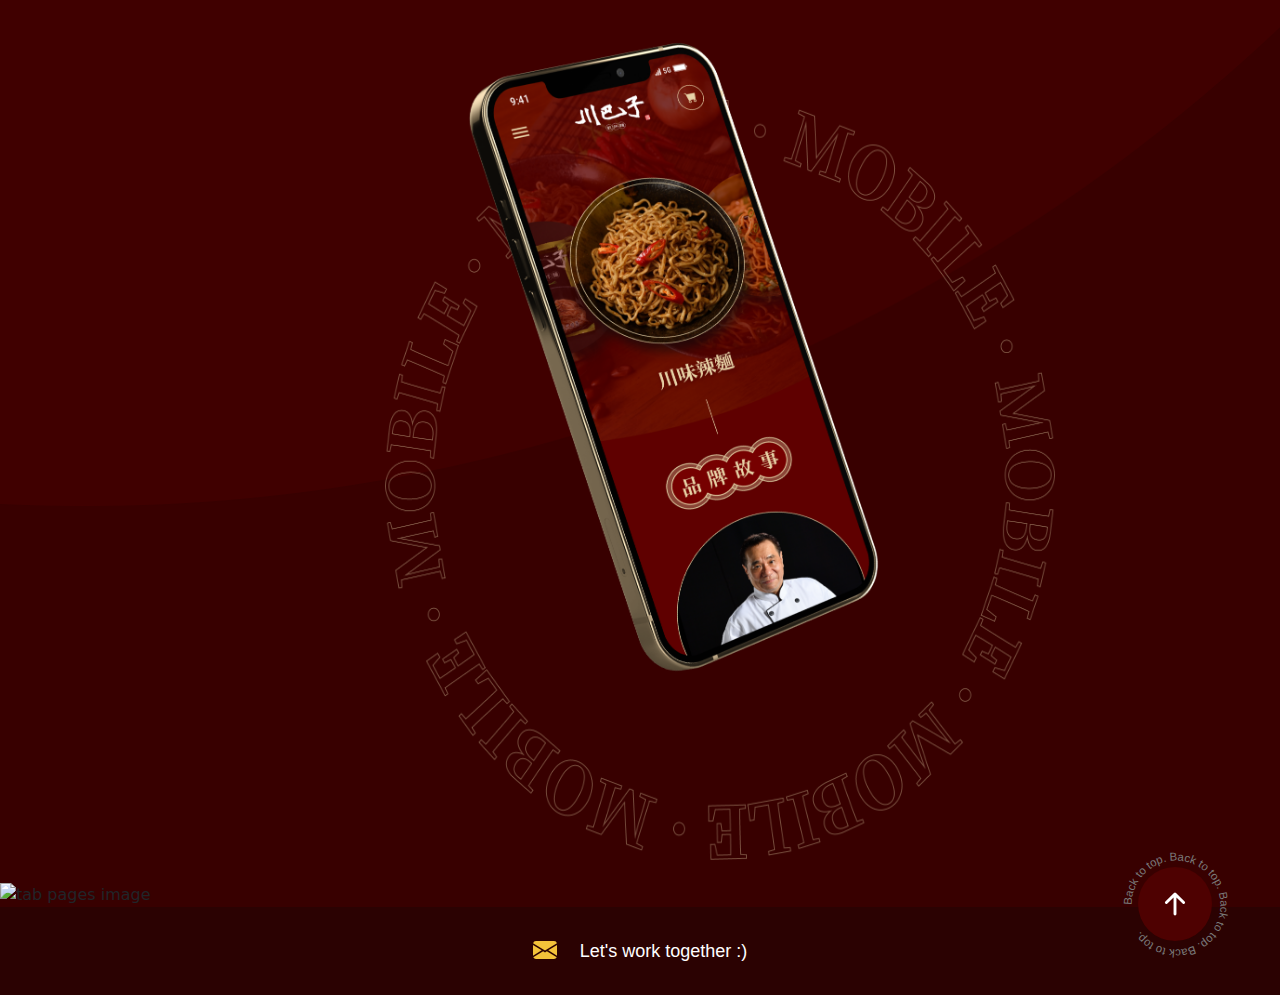
==== commit 18791fdf: "update homepage and minor fix" ====
--- a/chuanbazi.html
+++ b/chuanbazi.html
@@ -7,16 +7,16 @@
     <title>Vivian Huang Resume - 川巴子</title>
     <link href="./assets/bootstrap-dist/css/bootstrap.min.css" rel="stylesheet" >
     <link rel="stylesheet" href="https://use.typekit.net/rvw0yjc.css">
-    <link rel="stylesheet" href="./assets/css/app.chuanbazi.css">
+    <link rel="stylesheet" href="./assets/css/app.chuanbazi.css?v=1">
     <link rel="icon" href="./assets/img/favicon.ico" type="image/x-icon">
   </head>
   <body>
-    <section id="mobileNotice" class="d-md-none">
+    <section id="mobileNotice" class="d-lg-none">
       <p class="mb-0">
         請使用 1024px 以上的顯示器來預覽．
       </p>
     </section>
-    <section id="main" class="d-none d-md-block">
+    <section id="main" class="d-none d-lg-block">
       <div class="container">
         <header class="d-flex flex-wrap align-items-center">
           <a href="/resume" id="homeLink" class="d-flex align-items-center col-md-3 mb-2 mb-md-0 text-decoration-none">
@@ -168,7 +168,7 @@
     </section>
     <footer class="m-level">
       <div class="text-center">
-        <a href="mailto:test@gmail.com" class="mb-0">
+        <a href="mailto:viviannn0630@gmail.com" class="mb-0">
           <svg xmlns="http://www.w3.org/2000/svg" width="16" height="16" fill="currentColor" class="bi bi-envelope-fill d-inline-flex" viewBox="0 0 16 16">
               <path d="M.05 3.555A2 2 0 0 1 2 2h12a2 2 0 0 1 1.95 1.555L8 8.414.05 3.555ZM0 4.697v7.104l5.803-3.558L0 4.697ZM6.761 8.83l-6.57 4.027A2 2 0 0 0 2 14h12a2 2 0 0 0 1.808-1.144l-6.57-4.027L8 9.586l-1.239-.757Zm3.436-.586L16 11.801V4.697l-5.803 3.546Z"/>
           </svg>
--- a/assets/css/app.chuanbazi.css
+++ b/assets/css/app.chuanbazi.css
@@ -1 +1 @@
-@import"https://fonts.googleapis.com/css2?family=Noto+Sans+TC:wght@400&family=Noto+Serif+TC:wght@700";p,a,h1,h2,h3,h4{font-family:objektiv-mk1,sans-serif}#mobileNotice{height:100%;position:fixed;padding:68px 36px;background-color:#333}#mobileNotice p{color:#fff;font-size:28px}#main{overflow:hidden}@media screen and (min-width: 1200px){#main .container{margin:0 128px;max-width:1160px}}#main header{position:relative;z-index:8;background-color:rgba(0,0,0,.8);border-radius:0px 0px 80px 80px;opacity:1;backdrop-filter:blur(28px);-webkit-backdrop-filter:blur(28px);height:70px;margin-left:-100px;margin-right:-100px;margin-bottom:-70px}#main header #homeLink{margin-left:100px;width:180px;margin-right:68px;height:70px}#main header ul{list-style:none;padding:8px 0}#main header ul li{height:54px;margin-right:8px}#main header ul li:nth-child(1) a{padding:0 0 0 30.5px}#main header ul li:nth-child(2) a{padding:0 0 0 19.5px}#main header ul li:nth-child(3) a{padding:0 0 0 27.5px}#main header ul li:nth-child(4) a{padding:0 0 0 8.5px}#main header ul li a{font-size:18px;line-height:54px;width:160px}#main header ul li a.active{background-color:#000;border-radius:32px}#main header ul li a.active svg{color:#f2dcb0}#main header ul li a svg{width:43px;height:43px;margin-top:-4px;margin-right:-5.5px}#main header a{color:#fff;font-size:20px;text-decoration:none}#main header a:hover{color:#fff}@media screen and (max-width: 768px){footer{position:absolute;bottom:0;left:0;right:0}}footer>div{height:88px;background-color:#262626}footer>div a{color:#fff;font-size:18px;line-height:88px;text-decoration:none}footer>div a:hover{color:#fff}footer>div a svg{color:#f3c23a;height:24px;width:24px;margin-top:-5px;margin-right:18px}.backtotop{position:relative;z-index:5}.backtotop a{position:absolute;bottom:26px;right:40px;padding:14px;margin:28px;background-color:#7a7a7a;border-radius:50px}.backtotop a .icon{color:#fff;width:46px;height:46px}.backtotop a .circle-text{position:absolute;top:-22px;right:0;left:-22.5px;fill:currentColor;color:#7a7a7a;width:120px;height:120px;-webkit-animation-name:rotate;-moz-animation-name:rotate;-ms-animation-name:rotate;-o-animation-name:rotate;animation-name:rotate;-webkit-animation-duration:5s;-moz-animation-duration:5s;-ms-animation-duration:5s;-o-animation-duration:5s;animation-duration:5s;-webkit-animation-iteration-count:infinite;-moz-animation-iteration-count:infinite;-ms-animation-iteration-count:infinite;-o-animation-iteration-count:infinite;animation-iteration-count:infinite;-webkit-animation-timing-function:linear;-moz-animation-timing-function:linear;-ms-animation-timing-function:linear;-o-animation-timing-function:linear;animation-timing-function:linear}@-webkit-keyframes rotate{from{-webkit-transform:rotate(360deg)}to{-webkit-transform:rotate(0)}}@-moz-keyframes rotate{from{-moz-transform:rotate(360deg)}to{-moz-transform:rotate(0)}}@-ms-keyframes rotate{from{-ms-transform:rotate(360deg)}to{-ms-transform:rotate(0)}}@-o-keyframes rotate{from{-o-transform:rotate(360deg)}to{-o-transform:rotate(0)}}@keyframes rotate{from{transform:rotate(360deg)}to{transform:rotate(0)}}@keyframes marquee{0%{transform:translate3d(0, 0, 0)}100%{transform:translate3d(-50%, 0, 0)}}@keyframes spaceScroller{0%{background-position:0 0}100%{background-position:-1440px 0}}#main header{background-color:rgba(0,0,0,.8) !important}#main header ul li a.active{background-color:#380000 !important}footer>div{background-color:#2b0202}.backtotop a{background-color:#4e0101}body{position:relative;background-color:#380000}.noto-san-desc{color:#f0e6d2;font-family:"Noto Sans TC",sans-serif;font-size:16px;line-height:24px}.noto-serif-desc{color:#8c8c8c;font-family:"Noto Serif TC",sans-serif;font-size:16px;line-height:24px}.noto-serif{font-family:"Noto Serif TC",sans-serif}.noto-serif.heading{color:#e8d3a7;font-size:48px;line-height:69px;margin-bottom:24px}.noto-serif.desc{color:#8c8c8c;font-size:16px;line-height:24px}.container.bg-grey{position:relative}.container.bg-grey::after{content:"";position:absolute;top:0;left:-140px;right:-140px;bottom:0;z-index:-1;background-color:#272727}.container.bg-grey p{color:#f7f7f7}.container.bg-grey p.noto-desc{color:#cbcbcb}.container.bg-grey hr{color:#fff}.banner{height:812px;width:100%;position:relative;background-size:cover;background-position:center -23px;background-repeat:no-repeat;padding-top:159px}.banner .wrapper{opacity:1;width:1056px;height:653px;margin:0 auto;position:relative;z-index:2}.into{padding-top:87px;position:relative}.into::after{content:"";position:absolute;top:183px;right:-400px;background:#400 0% 0% no-repeat padding-box;width:678px;height:678px;border-radius:50%;z-index:-1}.into p.heading{position:relative}.into p.heading span{position:absolute;top:-6px;left:167px;background:#5b0000 0% 0% no-repeat padding-box;width:48px;height:48px;border-radius:50%;z-index:-1}.into .sec{margin-top:99px}.into .sec .noto-san-desc{margin-bottom:32px}.into .font-and-color{position:relative}.into .font-and-color::after{content:"";position:absolute;top:-180px;left:-152px;background:#e8d3a7 0% 0% no-repeat padding-box;width:735px;height:735px;border-radius:50%;z-index:-1}.into .font-and-color .heading{color:#5b0000}.into .font-and-color .noto-san-desc{color:#400}.into .font-and-color .color-yellow{margin-top:60px;width:278px;height:auto}.into .line-seven{position:absolute;top:187.5px;left:215.5px;border-bottom:1px solid #5b0000;z-index:-1;width:490px;transform:rotate(34.5deg);transform-origin:left}.into .line-eight{position:absolute;top:522px;right:-61px;border-bottom:1px solid #5b0000;z-index:-1;width:770px;transform:rotate(-38.8deg);transform-origin:right}.spheres{position:relative;z-index:2;height:539px;margin-top:86px}.spheres .point{position:relative;width:100%;height:100%;border-radius:50%}.spheres .point .line{position:absolute;border-bottom:1px solid #5b0000;z-index:-1}.spheres .wrapper .font1-wrapper{position:absolute;top:0;left:140px;right:0;bottom:0;width:539px;height:539px;background:#5b0000 0% 0% no-repeat padding-box;border-radius:50%;z-index:2}.spheres .wrapper .font1-wrapper .line{position:absolute;top:269.5px;left:269.5px;border-bottom:1px solid #5b0000;z-index:-1;width:400px;transform:rotate(-32.5deg);transform-origin:left}.spheres .wrapper .font2-wrapper{position:absolute;top:-314px;right:68px;bottom:0;width:546px;height:546px;background:#0c0c0c 0% 0% no-repeat padding-box;border-radius:50%;z-index:2}.spheres .wrapper .font2-wrapper .line{position:absolute;top:273px;left:273px;border-bottom:1px solid #5b0000;z-index:-1;width:362px;transform:rotate(165deg);transform-origin:left}.spheres .wrapper .circle1{position:absolute;top:-352px;right:483px;width:200px;height:200px;z-index:1}.spheres .wrapper .circle1 .point{background:#5b0000 0% 0% no-repeat padding-box}.spheres .wrapper .circle1 .point .line{top:100px;right:100px;width:325px;transform:rotate(-70.3deg);transform-origin:right}.spheres .wrapper .circle2{position:absolute;top:-152px;right:695px;width:66px;height:66px;z-index:1}.spheres .wrapper .circle2 .point{background:#8d0000 0% 0% no-repeat padding-box}.spheres .wrapper .circle2 .point .line{top:33px;right:33px;width:176px;transform:rotate(-101.6deg);transform-origin:right}.spheres .wrapper .circle4{position:absolute;top:40px;right:678px;width:28px;height:28px;background:#5b0000 0% 0% no-repeat padding-box;border-radius:50%;z-index:1}.spheres .wrapper .circle5{position:absolute;top:187px;left:654px;width:44px;height:44px;z-index:3}.spheres .wrapper .circle5 .point{background:#dbc79e 0% 0% no-repeat padding-box}.spheres .wrapper .circle5 .point .line{top:22px;right:22px;width:170px;transform:rotate(-245deg);transform-origin:right}.spheres .wrapper .circle6{position:absolute;top:-22px;left:320px;width:1120px;height:1988px;z-index:-1}.spheres .wrapper .line-six{position:absolute;top:972px;left:1314px;border-bottom:1px solid #5b0000;z-index:-2;width:1078px;transform:rotate(238.35deg);transform-origin:left}.grid-wrapper{position:relative;z-index:3;height:982px}.grid-wrapper .grid{position:absolute;top:201px;left:-146px;z-index:1;width:1241px;height:auto}.grid-wrapper p.heading{position:relative;line-height:69px;margin-bottom:24px}.grid-wrapper p.heading span{position:absolute;top:0;left:154px;background:#5b0000 0% 0% no-repeat padding-box;width:60px;height:60px;border-radius:50%;z-index:-1}.bg-circle-wrapper{position:relative;z-index:4}.bg-circle-wrapper .bg-1{width:1440px;height:3646px;position:absolute;top:0;right:0}.layout-wrapper{position:relative;z-index:5;padding-top:200px}.layout-wrapper p.heading{position:relative;line-height:69px;margin-bottom:24px}.layout-wrapper p.heading span{position:absolute;top:8px;right:0;background:#760000 0% 0% no-repeat padding-box;width:48px;height:48px;border-radius:50%;z-index:-1}.design-wrapper{position:relative;z-index:5;margin-top:50px;margin-bottom:160px}.banner-wrapper{position:relative;z-index:5;padding-bottom:80px}.banner-wrapper .row{margin-bottom:100px;position:relative}.banner-wrapper .row.one{height:598px}.banner-wrapper .row.one p.heading{margin-top:230px}.banner-wrapper .row.one p.heading span{left:158px}.banner-wrapper .row.two{height:680px}.banner-wrapper .row.two p.heading{margin-top:384px}.banner-wrapper .row.two p.heading span{left:-24px;top:-14px}.banner-wrapper .row.three{height:597px}.banner-wrapper .row.three p.heading{margin-top:220px}.banner-wrapper .row.three p.heading span{left:166px;top:-8px}.banner-wrapper p.heading{position:relative;margin-bottom:24px}.banner-wrapper p.heading span{position:absolute;top:0;left:60px;background:#5b0000 0% 0% no-repeat padding-box;width:48px;height:48px;border-radius:50%;z-index:-1}.banner-wrapper .img1{width:1007px;height:598px;position:absolute;top:0;left:-152px;z-index:-1}.banner-wrapper .img2{width:1006px;height:680px;position:absolute;top:0;right:-152px;z-index:-1}.banner-wrapper .img3{width:1006px;height:597px;position:absolute;top:0;left:-152px;z-index:-1}.floating-mobile{position:relative;z-index:5;height:911px}.floating-mobile .mobile{width:666px;height:726px;position:absolute;top:20px;left:337px}.floating-mobile .bg{width:670px;height:760px;position:absolute;top:128px;left:385px;z-index:-1}
+@import"https://fonts.googleapis.com/css2?family=Noto+Sans+TC:wght@400&family=Noto+Serif+TC:wght@700";p,a,h1,h2,h3,h4{font-family:objektiv-mk1,sans-serif}#mobileNotice{height:100%;position:fixed;padding:68px 36px;background-color:#333}#mobileNotice p{color:#fff;font-size:28px}#main{overflow:hidden}@media screen and (min-width: 992px){#main .container{max-width:832px}}@media screen and (min-width: 1200px){#main .container{max-width:1040px}}@media screen and (min-width: 1440px){#main .container{max-width:1160px}}@media screen and (min-width: 1920px){#main .container{max-width:1640px}}#main header{position:relative;z-index:8;background-color:rgba(0,0,0,.8);border-radius:0px 0px 80px 80px;opacity:1;backdrop-filter:blur(28px);-webkit-backdrop-filter:blur(28px);height:70px;margin-left:-100px;margin-right:-100px;margin-bottom:-70px}#main header #homeLink{margin-left:100px;width:180px;margin-right:68px;height:70px}#main header ul{list-style:none;padding:8px 0}#main header ul li{height:54px;margin-right:8px}#main header ul li:nth-child(1) a{padding:0 0 0 30.5px}#main header ul li:nth-child(2) a{padding:0 0 0 19.5px}#main header ul li:nth-child(3) a{padding:0 0 0 27.5px}#main header ul li:nth-child(4) a{padding:0 0 0 8.5px}#main header ul li a{font-size:18px;line-height:54px;width:160px}#main header ul li a.active{background-color:#000;border-radius:32px}#main header ul li a.active svg{color:#f2dcb0}#main header ul li a svg{width:43px;height:43px;margin-top:-4px;margin-right:-5.5px}#main header a{color:#fff;font-size:20px;text-decoration:none}#main header a:hover{color:#fff}@media screen and (max-width: 768px){footer{position:absolute !important;bottom:0;left:0;right:0}}footer>div{height:88px;background-color:#262626}footer>div a{color:#fff;font-size:18px;line-height:88px;text-decoration:none}footer>div a:hover{color:#fff}footer>div a svg{color:#f3c23a;height:24px;width:24px;margin-top:-5px;margin-right:18px}.backtotop{position:relative;z-index:5}.backtotop a{position:absolute;bottom:26px;right:40px;padding:14px;margin:28px;background-color:#7a7a7a;border-radius:50px}.backtotop a .icon{color:#fff;width:46px;height:46px}.backtotop a .circle-text{position:absolute;top:-22px;right:0;left:-22.5px;fill:currentColor;color:#7a7a7a;width:120px;height:120px;-webkit-animation-name:rotate;-moz-animation-name:rotate;-ms-animation-name:rotate;-o-animation-name:rotate;animation-name:rotate;-webkit-animation-duration:5s;-moz-animation-duration:5s;-ms-animation-duration:5s;-o-animation-duration:5s;animation-duration:5s;-webkit-animation-iteration-count:infinite;-moz-animation-iteration-count:infinite;-ms-animation-iteration-count:infinite;-o-animation-iteration-count:infinite;animation-iteration-count:infinite;-webkit-animation-timing-function:linear;-moz-animation-timing-function:linear;-ms-animation-timing-function:linear;-o-animation-timing-function:linear;animation-timing-function:linear}@-webkit-keyframes rotate{from{-webkit-transform:rotate(360deg)}to{-webkit-transform:rotate(0)}}@-moz-keyframes rotate{from{-moz-transform:rotate(360deg)}to{-moz-transform:rotate(0)}}@-ms-keyframes rotate{from{-ms-transform:rotate(360deg)}to{-ms-transform:rotate(0)}}@-o-keyframes rotate{from{-o-transform:rotate(360deg)}to{-o-transform:rotate(0)}}@keyframes rotate{from{transform:rotate(360deg)}to{transform:rotate(0)}}@keyframes marquee{0%{transform:translate3d(0, 0, 0)}100%{transform:translate3d(-50%, 0, 0)}}@keyframes spaceScroller{0%{background-position:0 0}100%{background-position:-1440px 0}}#main header{background-color:rgba(0,0,0,.8) !important}#main header ul li a.active{background-color:#380000 !important}footer>div{background-color:#2b0202}.backtotop a{background-color:#4e0101}@media screen and (min-width: 768px){body{position:relative;background-color:#380000}}.noto-san-desc{color:#f0e6d2;font-family:"Noto Sans TC",sans-serif;font-size:16px;line-height:24px}.noto-serif-desc{color:#8c8c8c;font-family:"Noto Serif TC",sans-serif;font-size:16px;line-height:24px}.noto-serif{font-family:"Noto Serif TC",sans-serif}.noto-serif.heading{color:#e8d3a7;font-size:48px;line-height:69px;margin-bottom:24px}.noto-serif.desc{color:#8c8c8c;font-size:16px;line-height:24px}.container.bg-grey{position:relative}.container.bg-grey::after{content:"";position:absolute;top:0;left:-140px;right:-140px;bottom:0;z-index:-1;background-color:#272727}.container.bg-grey p{color:#f7f7f7}.container.bg-grey p.noto-desc{color:#cbcbcb}.container.bg-grey hr{color:#fff}.banner{height:812px;width:100%;position:relative;background-size:cover;background-position:center -23px;background-repeat:no-repeat;padding-top:159px}.banner .wrapper{opacity:1;width:1056px;height:653px;margin:0 auto;position:relative;z-index:2}.into{padding-top:87px;position:relative}.into::after{content:"";position:absolute;top:183px;right:-400px;background:#400 0% 0% no-repeat padding-box;width:678px;height:678px;border-radius:50%;z-index:-1}.into p.heading{position:relative}.into p.heading span{position:absolute;top:-6px;left:167px;background:#5b0000 0% 0% no-repeat padding-box;width:48px;height:48px;border-radius:50%;z-index:-1}.into .sec{margin-top:99px}.into .sec .noto-san-desc{margin-bottom:32px}.into .font-and-color{position:relative}.into .font-and-color::after{content:"";position:absolute;top:-180px;left:-152px;background:#e8d3a7 0% 0% no-repeat padding-box;width:735px;height:735px;border-radius:50%;z-index:-1}.into .font-and-color .heading{color:#5b0000}.into .font-and-color .noto-san-desc{color:#400}.into .font-and-color .color-yellow{margin-top:60px;width:278px;height:auto}.into .line-seven{position:absolute;top:187.5px;left:215.5px;border-bottom:1px solid #5b0000;z-index:-1;width:490px;transform:rotate(34.5deg);transform-origin:left}.into .line-eight{position:absolute;top:522px;right:-61px;border-bottom:1px solid #5b0000;z-index:-1;width:755px;transform:rotate(-37.4deg);transform-origin:right}.spheres{position:relative;z-index:2;height:539px;margin-top:86px}.spheres .point{position:relative;width:100%;height:100%;border-radius:50%}.spheres .point .line{position:absolute;border-bottom:1px solid #5b0000;z-index:-1}.spheres .wrapper .font1-wrapper{position:absolute;top:0;left:140px;right:0;bottom:0;width:539px;height:539px;background:#5b0000 0% 0% no-repeat padding-box;border-radius:50%;z-index:2}.spheres .wrapper .font1-wrapper .line{position:absolute;top:269.5px;left:269.5px;border-bottom:1px solid #5b0000;z-index:-1;width:400px;transform:rotate(-32.5deg);transform-origin:left}.spheres .wrapper .font2-wrapper{position:absolute;top:-314px;right:68px;bottom:0;width:546px;height:546px;background:#0c0c0c 0% 0% no-repeat padding-box;border-radius:50%;z-index:2}.spheres .wrapper .font2-wrapper .line{position:absolute;top:273px;left:273px;border-bottom:1px solid #5b0000;z-index:-1;width:362px;transform:rotate(165deg);transform-origin:left}.spheres .wrapper .circle1{position:absolute;top:-352px;right:483px;width:200px;height:200px;z-index:1}.spheres .wrapper .circle1 .point{background:#5b0000 0% 0% no-repeat padding-box}.spheres .wrapper .circle1 .point .line{top:100px;right:100px;width:325px;transform:rotate(-70.3deg);transform-origin:right}.spheres .wrapper .circle2{position:absolute;top:-152px;right:695px;width:66px;height:66px;z-index:1}.spheres .wrapper .circle2 .point{background:#8d0000 0% 0% no-repeat padding-box}.spheres .wrapper .circle2 .point .line{top:33px;right:33px;width:176px;transform:rotate(-101.6deg);transform-origin:right}.spheres .wrapper .circle4{position:absolute;top:40px;right:678px;width:28px;height:28px;background:#5b0000 0% 0% no-repeat padding-box;border-radius:50%;z-index:1}.spheres .wrapper .circle5{position:absolute;top:187px;left:654px;width:44px;height:44px;z-index:3}.spheres .wrapper .circle5 .point{background:#dbc79e 0% 0% no-repeat padding-box}.spheres .wrapper .circle5 .point .line{top:22px;right:22px;width:170px;transform:rotate(-245deg);transform-origin:right}.spheres .wrapper .circle6{position:absolute;top:-22px;left:320px;width:1120px;height:1988px;z-index:-1}.spheres .wrapper .line-six{position:absolute;top:972px;left:1314px;border-bottom:1px solid #5b0000;z-index:-2;width:1078px;transform:rotate(238.35deg);transform-origin:left}.grid-wrapper{position:relative;z-index:3;height:982px}.grid-wrapper .grid{position:absolute;top:201px;left:-146px;z-index:1;width:1241px;height:auto}.grid-wrapper p.heading{position:relative;line-height:69px;margin-bottom:24px}.grid-wrapper p.heading span{position:absolute;top:-12px;left:312px;background:#5b0000 0% 0% no-repeat padding-box;width:60px;height:60px;border-radius:50%;z-index:-1}.bg-circle-wrapper{position:relative;z-index:4}.bg-circle-wrapper .bg-1{width:1440px;height:3646px;position:absolute;top:0;right:0}.layout-wrapper{position:relative;z-index:5;padding-top:200px}.layout-wrapper p.heading{position:relative;line-height:69px;margin-bottom:24px}.layout-wrapper p.heading span{position:absolute;top:8px;right:0;background:#760000 0% 0% no-repeat padding-box;width:48px;height:48px;border-radius:50%;z-index:-1}.design-wrapper{position:relative;z-index:5;margin-top:50px;margin-bottom:160px}.banner-wrapper{position:relative;z-index:5;padding-bottom:80px}.banner-wrapper .row{margin-bottom:100px;position:relative}.banner-wrapper .row.one{height:598px}.banner-wrapper .row.one p.heading{margin-top:230px}.banner-wrapper .row.one p.heading span{left:158px}.banner-wrapper .row.two{height:680px}.banner-wrapper .row.two p.heading{margin-top:384px}.banner-wrapper .row.two p.heading span{left:-24px;top:-14px}.banner-wrapper .row.three{height:597px}.banner-wrapper .row.three p.heading{margin-top:220px}.banner-wrapper .row.three p.heading span{left:166px;top:-8px}.banner-wrapper p.heading{position:relative;margin-bottom:24px}.banner-wrapper p.heading span{position:absolute;top:0;left:60px;background:#5b0000 0% 0% no-repeat padding-box;width:48px;height:48px;border-radius:50%;z-index:-1}.banner-wrapper .img1{width:1007px;height:598px;position:absolute;top:0;left:-152px;z-index:-1}.banner-wrapper .img2{width:1006px;height:680px;position:absolute;top:0;right:-152px;z-index:-1}.banner-wrapper .img3{width:1006px;height:597px;position:absolute;top:0;left:-152px;z-index:-1}.floating-mobile{position:relative;z-index:5;height:911px}.floating-mobile .mobile{width:666px;height:726px;position:absolute;top:20px;left:337px}.floating-mobile .bg{width:670px;height:760px;position:absolute;top:128px;left:385px;z-index:-1;-webkit-animation-name:rotate;-moz-animation-name:rotate;-ms-animation-name:rotate;-o-animation-name:rotate;animation-name:rotate;-webkit-animation-duration:20s;-moz-animation-duration:20s;-ms-animation-duration:20s;-o-animation-duration:20s;animation-duration:20s;-webkit-animation-iteration-count:infinite;-moz-animation-iteration-count:infinite;-ms-animation-iteration-count:infinite;-o-animation-iteration-count:infinite;animation-iteration-count:infinite;-webkit-animation-timing-function:linear;-moz-animation-timing-function:linear;-ms-animation-timing-function:linear;-o-animation-timing-function:linear;animation-timing-function:linear}
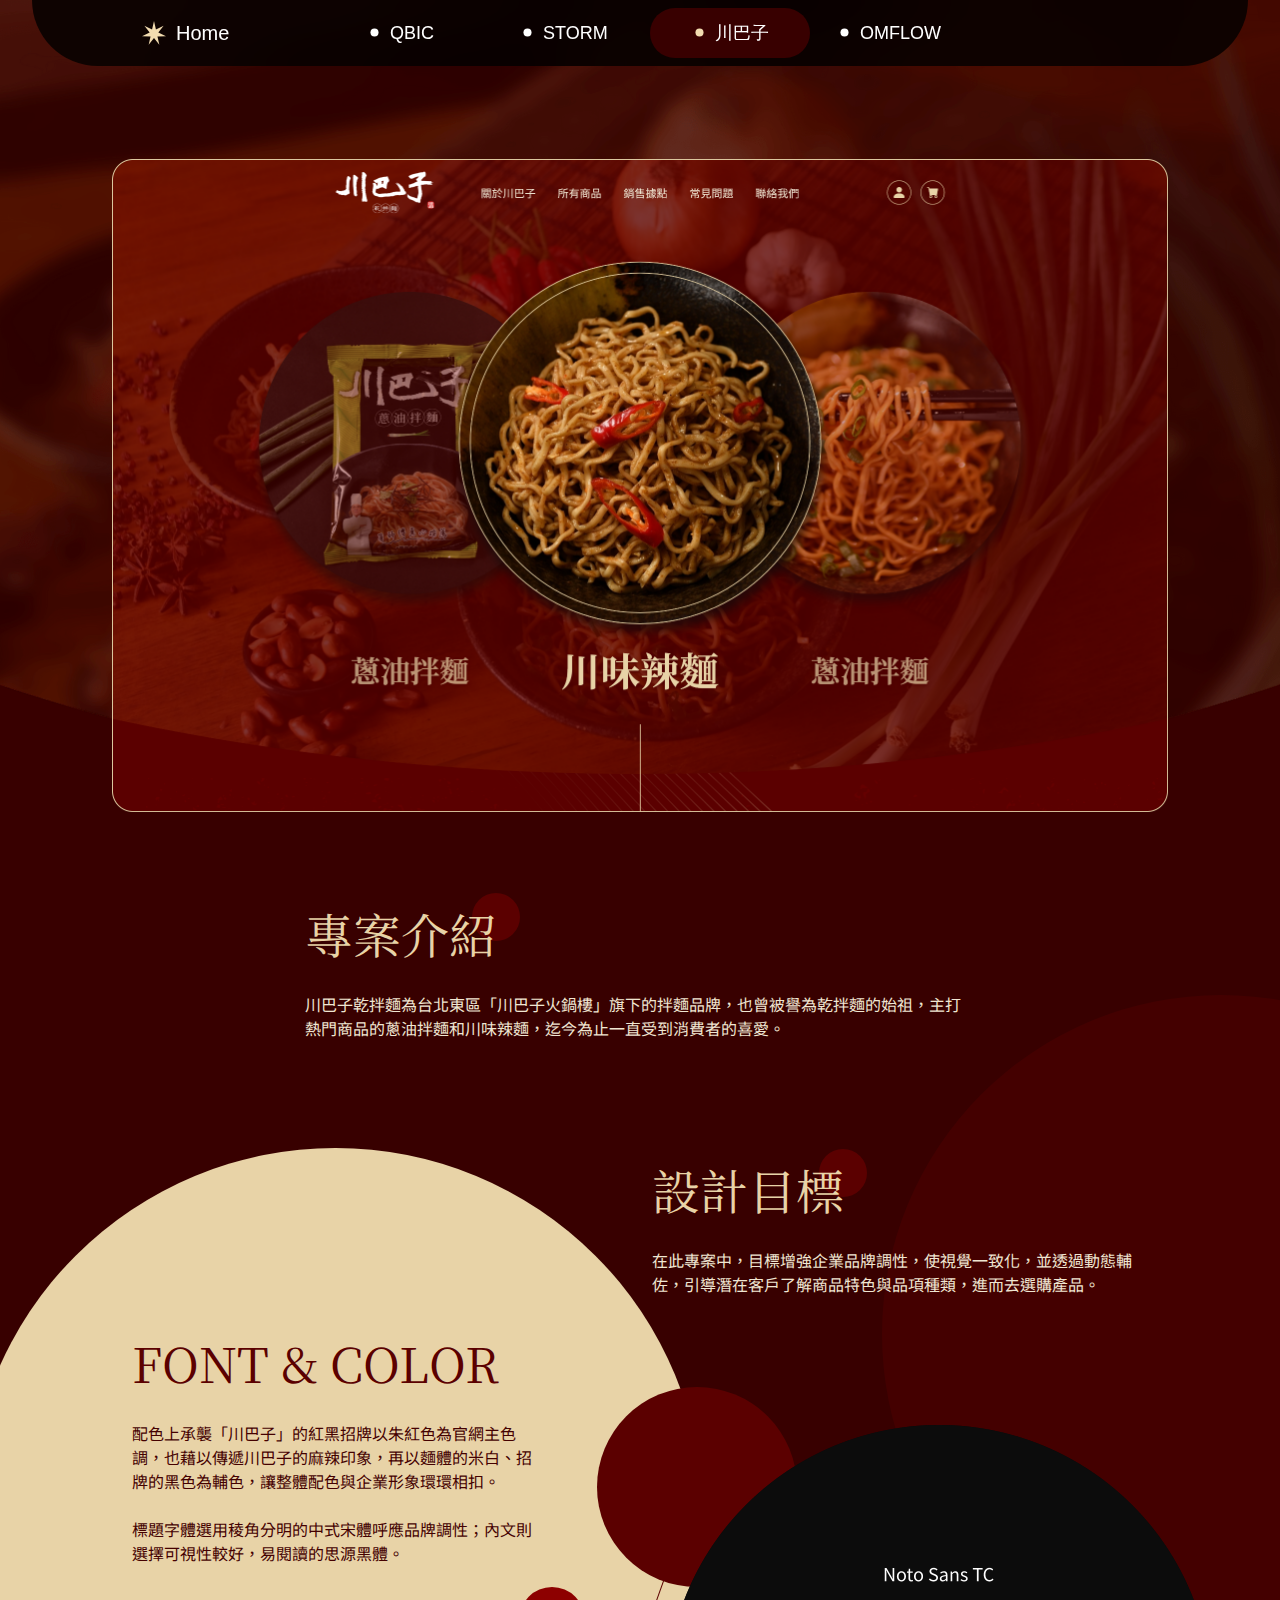
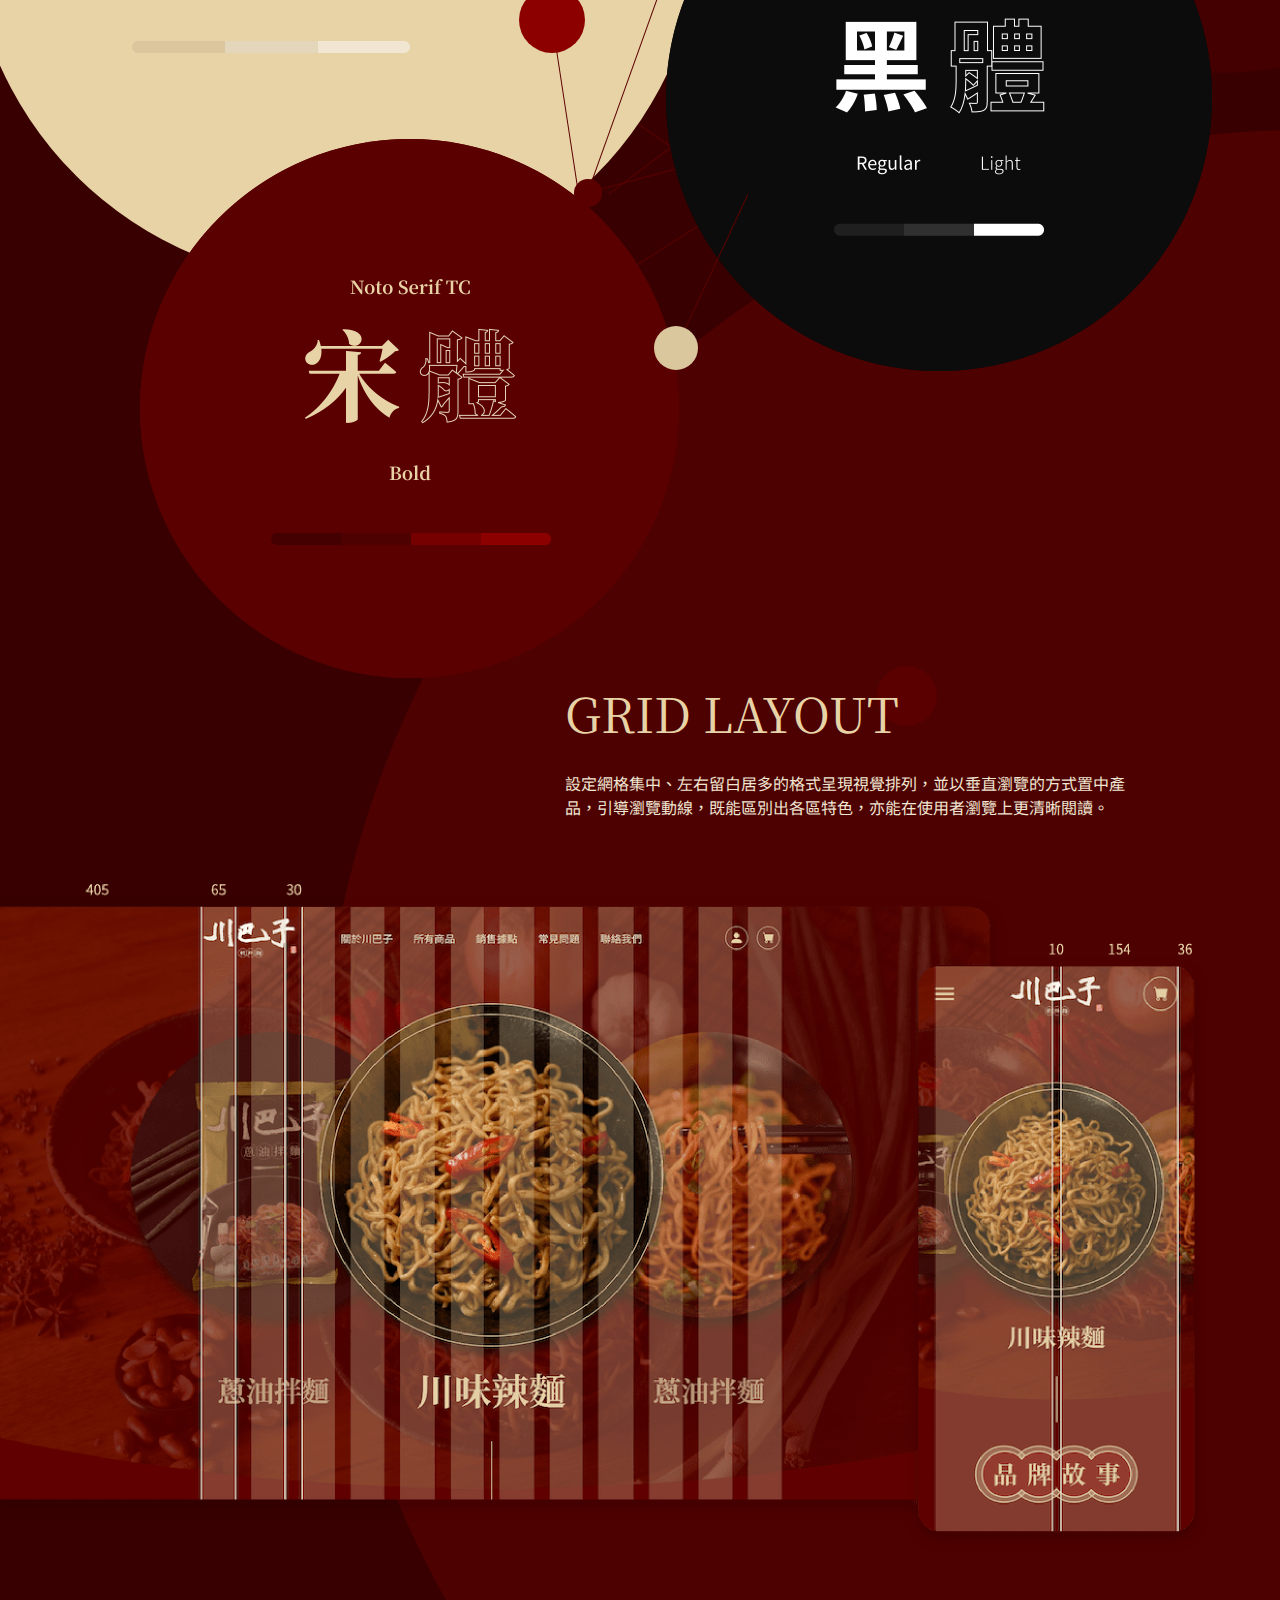
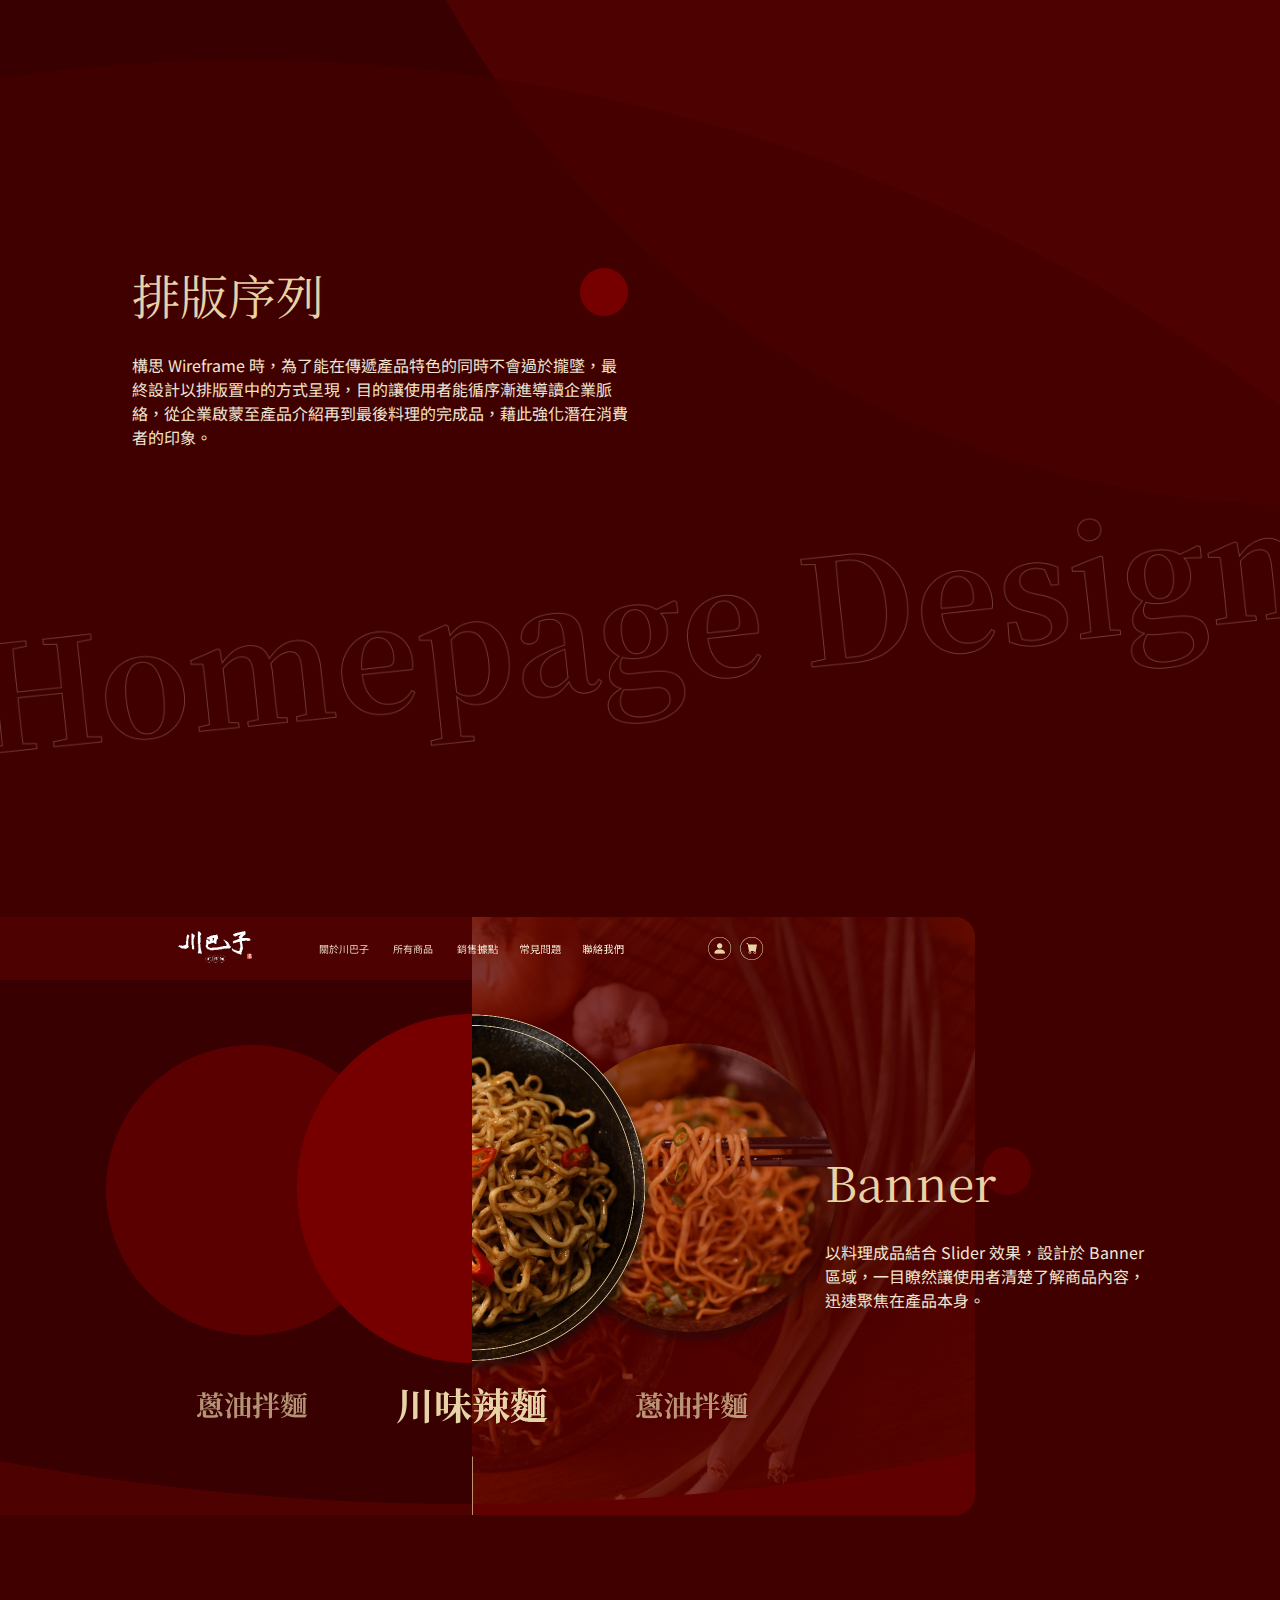
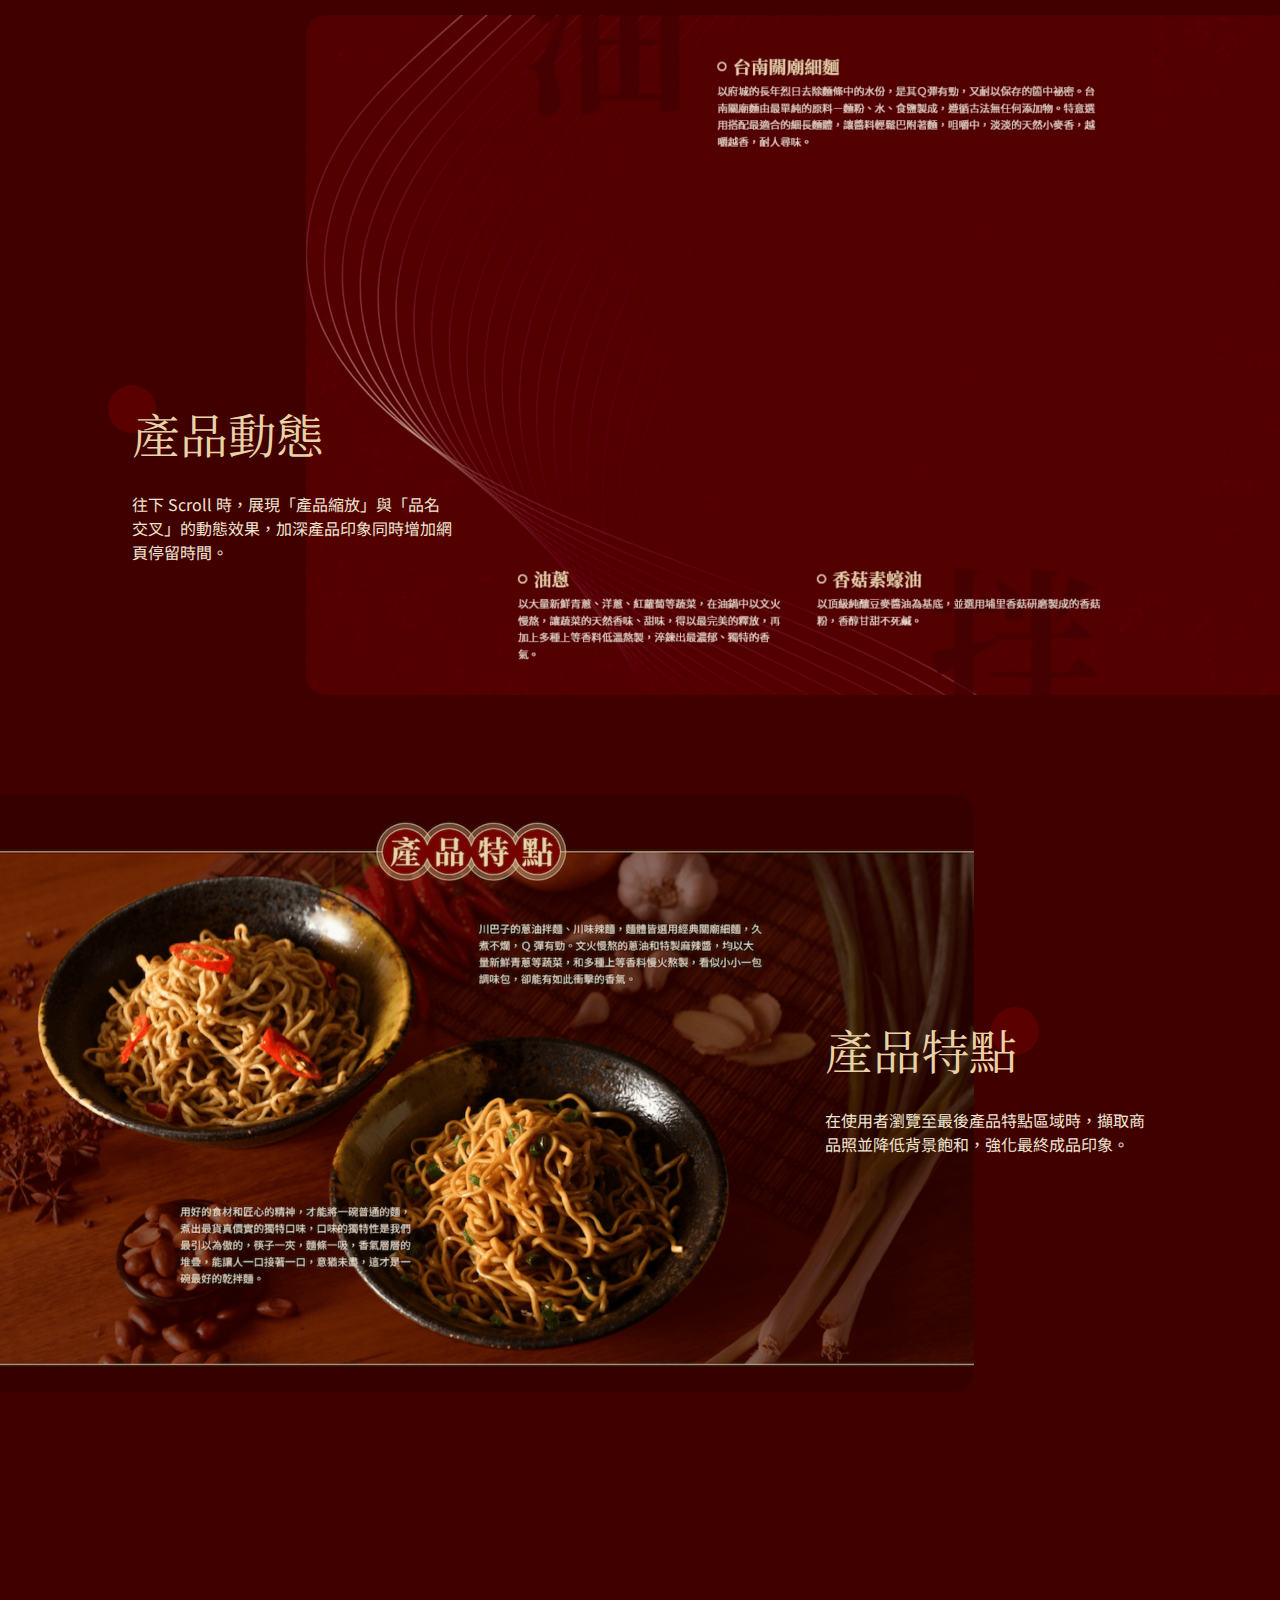
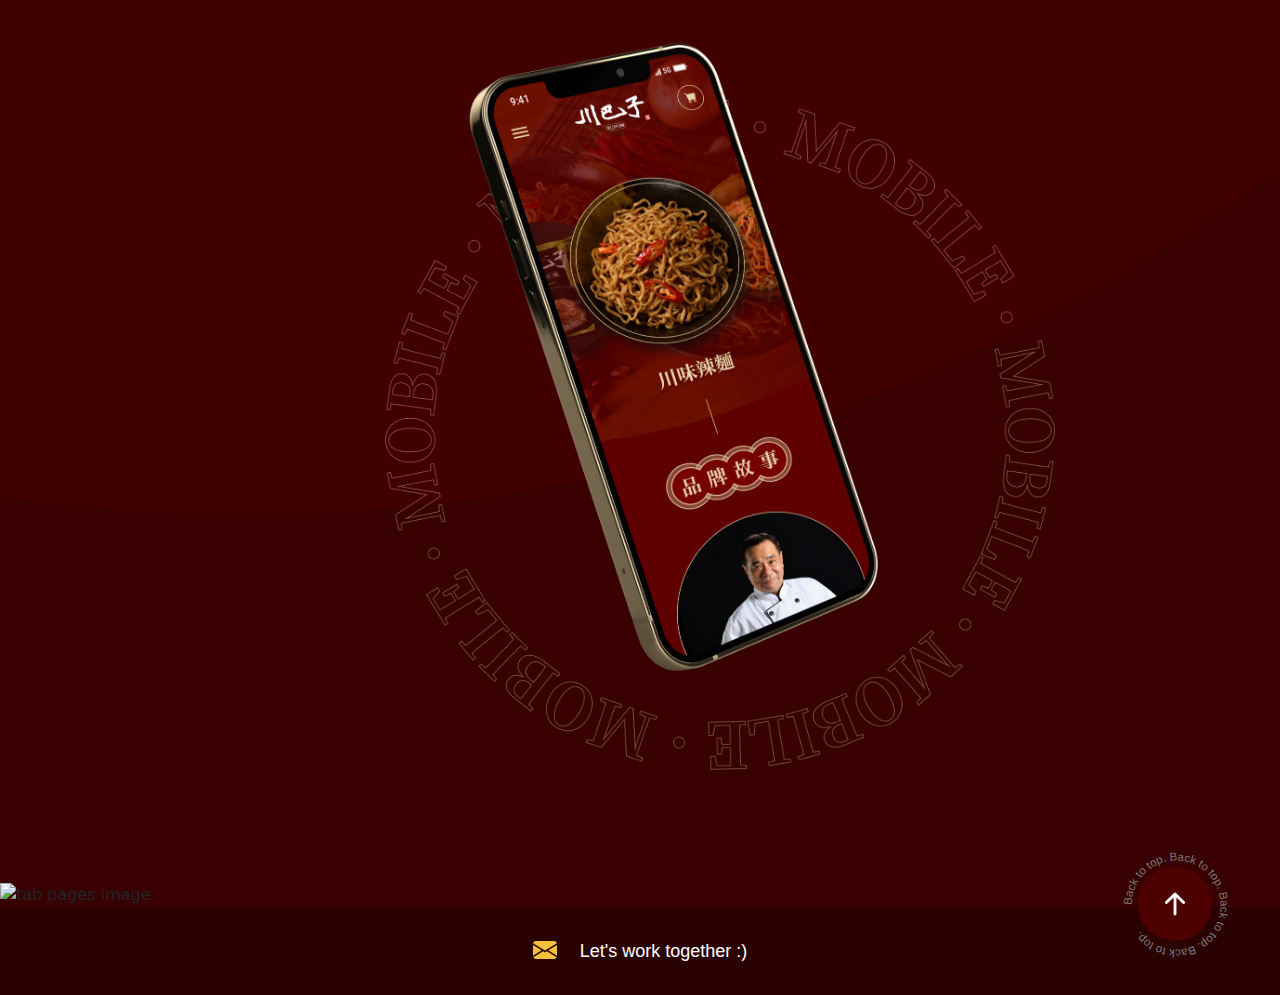
==== commit 857be495: "rwd minor fix" ====
--- a/chuanbazi.html
+++ b/chuanbazi.html
@@ -7,7 +7,7 @@
     <title>Vivian Huang Resume - 川巴子</title>
     <link href="./assets/bootstrap-dist/css/bootstrap.min.css" rel="stylesheet" >
     <link rel="stylesheet" href="https://use.typekit.net/rvw0yjc.css">
-    <link rel="stylesheet" href="./assets/css/app.chuanbazi.css?v=1">
+    <link rel="stylesheet" href="./assets/css/app.chuanbazi.css?v=2">
     <link rel="icon" href="./assets/img/favicon.ico" type="image/x-icon">
   </head>
   <body>
--- a/assets/css/app.chuanbazi.css
+++ b/assets/css/app.chuanbazi.css
@@ -1 +1 @@
-@import"https://fonts.googleapis.com/css2?family=Noto+Sans+TC:wght@400&family=Noto+Serif+TC:wght@700";p,a,h1,h2,h3,h4{font-family:objektiv-mk1,sans-serif}#mobileNotice{height:100%;position:fixed;padding:68px 36px;background-color:#333}#mobileNotice p{color:#fff;font-size:28px}#main{overflow:hidden}@media screen and (min-width: 992px){#main .container{max-width:832px}}@media screen and (min-width: 1200px){#main .container{max-width:1040px}}@media screen and (min-width: 1440px){#main .container{max-width:1160px}}@media screen and (min-width: 1920px){#main .container{max-width:1640px}}#main header{position:relative;z-index:8;background-color:rgba(0,0,0,.8);border-radius:0px 0px 80px 80px;opacity:1;backdrop-filter:blur(28px);-webkit-backdrop-filter:blur(28px);height:70px;margin-left:-100px;margin-right:-100px;margin-bottom:-70px}#main header #homeLink{margin-left:100px;width:180px;margin-right:68px;height:70px}#main header ul{list-style:none;padding:8px 0}#main header ul li{height:54px;margin-right:8px}#main header ul li:nth-child(1) a{padding:0 0 0 30.5px}#main header ul li:nth-child(2) a{padding:0 0 0 19.5px}#main header ul li:nth-child(3) a{padding:0 0 0 27.5px}#main header ul li:nth-child(4) a{padding:0 0 0 8.5px}#main header ul li a{font-size:18px;line-height:54px;width:160px}#main header ul li a.active{background-color:#000;border-radius:32px}#main header ul li a.active svg{color:#f2dcb0}#main header ul li a svg{width:43px;height:43px;margin-top:-4px;margin-right:-5.5px}#main header a{color:#fff;font-size:20px;text-decoration:none}#main header a:hover{color:#fff}@media screen and (max-width: 768px){footer{position:absolute !important;bottom:0;left:0;right:0}}footer>div{height:88px;background-color:#262626}footer>div a{color:#fff;font-size:18px;line-height:88px;text-decoration:none}footer>div a:hover{color:#fff}footer>div a svg{color:#f3c23a;height:24px;width:24px;margin-top:-5px;margin-right:18px}.backtotop{position:relative;z-index:5}.backtotop a{position:absolute;bottom:26px;right:40px;padding:14px;margin:28px;background-color:#7a7a7a;border-radius:50px}.backtotop a .icon{color:#fff;width:46px;height:46px}.backtotop a .circle-text{position:absolute;top:-22px;right:0;left:-22.5px;fill:currentColor;color:#7a7a7a;width:120px;height:120px;-webkit-animation-name:rotate;-moz-animation-name:rotate;-ms-animation-name:rotate;-o-animation-name:rotate;animation-name:rotate;-webkit-animation-duration:5s;-moz-animation-duration:5s;-ms-animation-duration:5s;-o-animation-duration:5s;animation-duration:5s;-webkit-animation-iteration-count:infinite;-moz-animation-iteration-count:infinite;-ms-animation-iteration-count:infinite;-o-animation-iteration-count:infinite;animation-iteration-count:infinite;-webkit-animation-timing-function:linear;-moz-animation-timing-function:linear;-ms-animation-timing-function:linear;-o-animation-timing-function:linear;animation-timing-function:linear}@-webkit-keyframes rotate{from{-webkit-transform:rotate(360deg)}to{-webkit-transform:rotate(0)}}@-moz-keyframes rotate{from{-moz-transform:rotate(360deg)}to{-moz-transform:rotate(0)}}@-ms-keyframes rotate{from{-ms-transform:rotate(360deg)}to{-ms-transform:rotate(0)}}@-o-keyframes rotate{from{-o-transform:rotate(360deg)}to{-o-transform:rotate(0)}}@keyframes rotate{from{transform:rotate(360deg)}to{transform:rotate(0)}}@keyframes marquee{0%{transform:translate3d(0, 0, 0)}100%{transform:translate3d(-50%, 0, 0)}}@keyframes spaceScroller{0%{background-position:0 0}100%{background-position:-1440px 0}}#main header{background-color:rgba(0,0,0,.8) !important}#main header ul li a.active{background-color:#380000 !important}footer>div{background-color:#2b0202}.backtotop a{background-color:#4e0101}@media screen and (min-width: 768px){body{position:relative;background-color:#380000}}.noto-san-desc{color:#f0e6d2;font-family:"Noto Sans TC",sans-serif;font-size:16px;line-height:24px}.noto-serif-desc{color:#8c8c8c;font-family:"Noto Serif TC",sans-serif;font-size:16px;line-height:24px}.noto-serif{font-family:"Noto Serif TC",sans-serif}.noto-serif.heading{color:#e8d3a7;font-size:48px;line-height:69px;margin-bottom:24px}.noto-serif.desc{color:#8c8c8c;font-size:16px;line-height:24px}.container.bg-grey{position:relative}.container.bg-grey::after{content:"";position:absolute;top:0;left:-140px;right:-140px;bottom:0;z-index:-1;background-color:#272727}.container.bg-grey p{color:#f7f7f7}.container.bg-grey p.noto-desc{color:#cbcbcb}.container.bg-grey hr{color:#fff}.banner{height:812px;width:100%;position:relative;background-size:cover;background-position:center -23px;background-repeat:no-repeat;padding-top:159px}.banner .wrapper{opacity:1;width:1056px;height:653px;margin:0 auto;position:relative;z-index:2}.into{padding-top:87px;position:relative}.into::after{content:"";position:absolute;top:183px;right:-400px;background:#400 0% 0% no-repeat padding-box;width:678px;height:678px;border-radius:50%;z-index:-1}.into p.heading{position:relative}.into p.heading span{position:absolute;top:-6px;left:167px;background:#5b0000 0% 0% no-repeat padding-box;width:48px;height:48px;border-radius:50%;z-index:-1}.into .sec{margin-top:99px}.into .sec .noto-san-desc{margin-bottom:32px}.into .font-and-color{position:relative}.into .font-and-color::after{content:"";position:absolute;top:-180px;left:-152px;background:#e8d3a7 0% 0% no-repeat padding-box;width:735px;height:735px;border-radius:50%;z-index:-1}.into .font-and-color .heading{color:#5b0000}.into .font-and-color .noto-san-desc{color:#400}.into .font-and-color .color-yellow{margin-top:60px;width:278px;height:auto}.into .line-seven{position:absolute;top:187.5px;left:215.5px;border-bottom:1px solid #5b0000;z-index:-1;width:490px;transform:rotate(34.5deg);transform-origin:left}.into .line-eight{position:absolute;top:522px;right:-61px;border-bottom:1px solid #5b0000;z-index:-1;width:755px;transform:rotate(-37.4deg);transform-origin:right}.spheres{position:relative;z-index:2;height:539px;margin-top:86px}.spheres .point{position:relative;width:100%;height:100%;border-radius:50%}.spheres .point .line{position:absolute;border-bottom:1px solid #5b0000;z-index:-1}.spheres .wrapper .font1-wrapper{position:absolute;top:0;left:140px;right:0;bottom:0;width:539px;height:539px;background:#5b0000 0% 0% no-repeat padding-box;border-radius:50%;z-index:2}.spheres .wrapper .font1-wrapper .line{position:absolute;top:269.5px;left:269.5px;border-bottom:1px solid #5b0000;z-index:-1;width:400px;transform:rotate(-32.5deg);transform-origin:left}.spheres .wrapper .font2-wrapper{position:absolute;top:-314px;right:68px;bottom:0;width:546px;height:546px;background:#0c0c0c 0% 0% no-repeat padding-box;border-radius:50%;z-index:2}.spheres .wrapper .font2-wrapper .line{position:absolute;top:273px;left:273px;border-bottom:1px solid #5b0000;z-index:-1;width:362px;transform:rotate(165deg);transform-origin:left}.spheres .wrapper .circle1{position:absolute;top:-352px;right:483px;width:200px;height:200px;z-index:1}.spheres .wrapper .circle1 .point{background:#5b0000 0% 0% no-repeat padding-box}.spheres .wrapper .circle1 .point .line{top:100px;right:100px;width:325px;transform:rotate(-70.3deg);transform-origin:right}.spheres .wrapper .circle2{position:absolute;top:-152px;right:695px;width:66px;height:66px;z-index:1}.spheres .wrapper .circle2 .point{background:#8d0000 0% 0% no-repeat padding-box}.spheres .wrapper .circle2 .point .line{top:33px;right:33px;width:176px;transform:rotate(-101.6deg);transform-origin:right}.spheres .wrapper .circle4{position:absolute;top:40px;right:678px;width:28px;height:28px;background:#5b0000 0% 0% no-repeat padding-box;border-radius:50%;z-index:1}.spheres .wrapper .circle5{position:absolute;top:187px;left:654px;width:44px;height:44px;z-index:3}.spheres .wrapper .circle5 .point{background:#dbc79e 0% 0% no-repeat padding-box}.spheres .wrapper .circle5 .point .line{top:22px;right:22px;width:170px;transform:rotate(-245deg);transform-origin:right}.spheres .wrapper .circle6{position:absolute;top:-22px;left:320px;width:1120px;height:1988px;z-index:-1}.spheres .wrapper .line-six{position:absolute;top:972px;left:1314px;border-bottom:1px solid #5b0000;z-index:-2;width:1078px;transform:rotate(238.35deg);transform-origin:left}.grid-wrapper{position:relative;z-index:3;height:982px}.grid-wrapper .grid{position:absolute;top:201px;left:-146px;z-index:1;width:1241px;height:auto}.grid-wrapper p.heading{position:relative;line-height:69px;margin-bottom:24px}.grid-wrapper p.heading span{position:absolute;top:-12px;left:312px;background:#5b0000 0% 0% no-repeat padding-box;width:60px;height:60px;border-radius:50%;z-index:-1}.bg-circle-wrapper{position:relative;z-index:4}.bg-circle-wrapper .bg-1{width:1440px;height:3646px;position:absolute;top:0;right:0}.layout-wrapper{position:relative;z-index:5;padding-top:200px}.layout-wrapper p.heading{position:relative;line-height:69px;margin-bottom:24px}.layout-wrapper p.heading span{position:absolute;top:8px;right:0;background:#760000 0% 0% no-repeat padding-box;width:48px;height:48px;border-radius:50%;z-index:-1}.design-wrapper{position:relative;z-index:5;margin-top:50px;margin-bottom:160px}.banner-wrapper{position:relative;z-index:5;padding-bottom:80px}.banner-wrapper .row{margin-bottom:100px;position:relative}.banner-wrapper .row.one{height:598px}.banner-wrapper .row.one p.heading{margin-top:230px}.banner-wrapper .row.one p.heading span{left:158px}.banner-wrapper .row.two{height:680px}.banner-wrapper .row.two p.heading{margin-top:384px}.banner-wrapper .row.two p.heading span{left:-24px;top:-14px}.banner-wrapper .row.three{height:597px}.banner-wrapper .row.three p.heading{margin-top:220px}.banner-wrapper .row.three p.heading span{left:166px;top:-8px}.banner-wrapper p.heading{position:relative;margin-bottom:24px}.banner-wrapper p.heading span{position:absolute;top:0;left:60px;background:#5b0000 0% 0% no-repeat padding-box;width:48px;height:48px;border-radius:50%;z-index:-1}.banner-wrapper .img1{width:1007px;height:598px;position:absolute;top:0;left:-152px;z-index:-1}.banner-wrapper .img2{width:1006px;height:680px;position:absolute;top:0;right:-152px;z-index:-1}.banner-wrapper .img3{width:1006px;height:597px;position:absolute;top:0;left:-152px;z-index:-1}.floating-mobile{position:relative;z-index:5;height:911px}.floating-mobile .mobile{width:666px;height:726px;position:absolute;top:20px;left:337px}.floating-mobile .bg{width:670px;height:760px;position:absolute;top:128px;left:385px;z-index:-1;-webkit-animation-name:rotate;-moz-animation-name:rotate;-ms-animation-name:rotate;-o-animation-name:rotate;animation-name:rotate;-webkit-animation-duration:20s;-moz-animation-duration:20s;-ms-animation-duration:20s;-o-animation-duration:20s;animation-duration:20s;-webkit-animation-iteration-count:infinite;-moz-animation-iteration-count:infinite;-ms-animation-iteration-count:infinite;-o-animation-iteration-count:infinite;animation-iteration-count:infinite;-webkit-animation-timing-function:linear;-moz-animation-timing-function:linear;-ms-animation-timing-function:linear;-o-animation-timing-function:linear;animation-timing-function:linear}
+@import"https://fonts.googleapis.com/css2?family=Noto+Sans+TC:wght@400&family=Noto+Serif+TC:wght@700";p,a,h1,h2,h3,h4{font-family:objektiv-mk1,sans-serif}#mobileNotice{height:100%;position:fixed;padding:68px 36px;background-color:#333}#mobileNotice p{color:#fff;font-size:28px}#main{overflow:hidden}@media screen and (min-width: 992px){#main .container{max-width:832px}}@media screen and (min-width: 1200px){#main .container{max-width:1040px}}@media screen and (min-width: 1440px){#main .container{max-width:1160px}}@media screen and (min-width: 1920px){#main .container{max-width:1640px}}#main header{position:relative;z-index:8;background-color:rgba(0,0,0,.8);border-radius:0px 0px 80px 80px;opacity:1;backdrop-filter:blur(28px);-webkit-backdrop-filter:blur(28px);height:66px;margin-left:-100px;margin-right:-100px;margin-bottom:-66px}@media screen and (min-width: 1440px){#main header{height:70px;margin-bottom:-70px}}@media screen and (min-width: 1920px){#main header{height:90px;margin-bottom:-90px}}#main header #homeLink{margin-left:100px;width:115px;margin-right:75px;height:66px}@media screen and (min-width: 1440px){#main header #homeLink{width:180px;height:70px;margin-right:68px}}@media screen and (min-width: 1920px){#main header #homeLink{width:180px;height:90px;margin-right:256px}}#main header ul{list-style:none;padding:8px 0}@media screen and (min-width: 1920px){#main header ul{padding:10px 0}}#main header ul li{height:50px;margin-right:4px}@media screen and (min-width: 1440px){#main header ul li{height:54px;margin-right:8px}}@media screen and (min-width: 1920px){#main header ul li{height:70px;margin-right:16px}}#main header ul li:nth-child(1) a{padding:0 0 0 30.5px}@media screen and (min-width: 1920px){#main header ul li:nth-child(1) a{padding:0 0 0 37.5px}}#main header ul li:nth-child(2) a{padding:0 0 0 19.5px}@media screen and (min-width: 1920px){#main header ul li:nth-child(2) a{padding:0 0 0 29.5px}}#main header ul li:nth-child(3) a{padding:0 0 0 27.5px}@media screen and (min-width: 1920px){#main header ul li:nth-child(3) a{padding:0 0 0 38.5px}}#main header ul li:nth-child(4) a{padding:0 0 0 8.5px}@media screen and (min-width: 1920px){#main header ul li:nth-child(4) a{padding:0 0 0 18.5px}}#main header ul li a{font-size:18px;line-height:50px;width:160px}@media screen and (min-width: 1440px){#main header ul li a{font-size:18px;line-height:54px;width:160px}}@media screen and (min-width: 1920px){#main header ul li a{font-size:20px;line-height:70px;width:180px}}#main header ul li a.active{background-color:#000;border-radius:32px}@media screen and (min-width: 1920px){#main header ul li a.active{border-radius:50px}}#main header ul li a.active svg{color:#f2dcb0}#main header ul li a svg{width:43px;height:43px;margin-top:-4px;margin-right:-5.5px}#main header a{color:#fff;font-size:20px;text-decoration:none}#main header a:hover{color:#fff}@media screen and (max-width: 768px){footer{position:absolute !important;bottom:0;left:0;right:0}}footer>div{height:88px;background-color:#262626}footer>div a{color:#fff;font-size:18px;line-height:88px;text-decoration:none}footer>div a:hover{color:#fff}footer>div a svg{color:#f3c23a;height:24px;width:24px;margin-top:-5px;margin-right:18px}.backtotop{position:relative;z-index:5}.backtotop a{position:absolute;bottom:26px;right:40px;padding:14px;margin:28px;background-color:#7a7a7a;border-radius:50px}.backtotop a .icon{color:#fff;width:46px;height:46px}.backtotop a .circle-text{position:absolute;top:-22px;right:0;left:-22.5px;fill:currentColor;color:#7a7a7a;width:120px;height:120px;-webkit-animation-name:rotate;-moz-animation-name:rotate;-ms-animation-name:rotate;-o-animation-name:rotate;animation-name:rotate;-webkit-animation-duration:5s;-moz-animation-duration:5s;-ms-animation-duration:5s;-o-animation-duration:5s;animation-duration:5s;-webkit-animation-iteration-count:infinite;-moz-animation-iteration-count:infinite;-ms-animation-iteration-count:infinite;-o-animation-iteration-count:infinite;animation-iteration-count:infinite;-webkit-animation-timing-function:linear;-moz-animation-timing-function:linear;-ms-animation-timing-function:linear;-o-animation-timing-function:linear;animation-timing-function:linear}@-webkit-keyframes rotate{from{-webkit-transform:rotate(360deg)}to{-webkit-transform:rotate(0)}}@-moz-keyframes rotate{from{-moz-transform:rotate(360deg)}to{-moz-transform:rotate(0)}}@-ms-keyframes rotate{from{-ms-transform:rotate(360deg)}to{-ms-transform:rotate(0)}}@-o-keyframes rotate{from{-o-transform:rotate(360deg)}to{-o-transform:rotate(0)}}@keyframes rotate{from{transform:rotate(360deg)}to{transform:rotate(0)}}@keyframes marquee{0%{transform:translate3d(0, 0, 0)}100%{transform:translate3d(-50%, 0, 0)}}@keyframes spaceScroller{0%{background-position:0 0}100%{background-position:-1440px 0}}#main header{background-color:rgba(0,0,0,.8) !important}#main header ul li a.active{background-color:#380000 !important}footer>div{background-color:#2b0202}.backtotop a{background-color:#4e0101}@media screen and (min-width: 768px){body{position:relative;background-color:#380000}}.noto-san-desc{color:#f0e6d2;font-family:"Noto Sans TC",sans-serif;font-size:16px;line-height:24px}.noto-serif-desc{color:#8c8c8c;font-family:"Noto Serif TC",sans-serif;font-size:16px;line-height:24px}.noto-serif{font-family:"Noto Serif TC",sans-serif}.noto-serif.heading{color:#e8d3a7;font-size:48px;line-height:69px;margin-bottom:24px}.noto-serif.desc{color:#8c8c8c;font-size:16px;line-height:24px}.container.bg-grey{position:relative}.container.bg-grey::after{content:"";position:absolute;top:0;left:-140px;right:-140px;bottom:0;z-index:-1;background-color:#272727}.container.bg-grey p{color:#f7f7f7}.container.bg-grey p.noto-desc{color:#cbcbcb}.container.bg-grey hr{color:#fff}.banner{height:812px;width:100%;position:relative;background-size:cover;background-position:center -23px;background-repeat:no-repeat;padding-top:159px}@media screen and (min-width: 1920px){.banner{background-position:center -274px}}.banner .wrapper{opacity:1;width:1056px;height:653px;margin:0 auto;position:relative;z-index:2}.into{padding-top:87px;position:relative}.into::after{content:"";position:absolute;top:183px;right:-400px;background:#400 0% 0% no-repeat padding-box;width:678px;height:678px;border-radius:50%;z-index:-1}.into p.heading{position:relative}.into p.heading span{position:absolute;top:-6px;left:167px;background:#5b0000 0% 0% no-repeat padding-box;width:48px;height:48px;border-radius:50%;z-index:-1}.into .sec{margin-top:99px}.into .sec .noto-san-desc{margin-bottom:32px}.into .font-and-color{position:relative}.into .font-and-color::after{content:"";position:absolute;top:-180px;left:-152px;background:#e8d3a7 0% 0% no-repeat padding-box;width:735px;height:735px;border-radius:50%;z-index:-1}@media screen and (min-width: 1920px){.into .font-and-color::after{top:-235px;width:885px;height:885px}}.into .font-and-color .heading{color:#5b0000}.into .font-and-color .noto-san-desc{color:#400}.into .font-and-color .color-yellow{margin-top:60px;width:278px;height:auto}.into .line-seven{position:absolute;top:187.5px;left:215.5px;border-bottom:1px solid #5b0000;z-index:-1;width:490px;transform:rotate(34.5deg);transform-origin:left}@media screen and (min-width: 1920px){.into .line-seven{width:645px;transform:rotate(29.2deg)}}.into .line-eight{position:absolute;top:522px;right:-61px;border-bottom:1px solid #5b0000;z-index:-1;width:765px;transform:rotate(-36.9deg);transform-origin:right}@media screen and (min-width: 1920px){.into .line-eight{width:1046px;transform:rotate(-28.3deg)}}.spheres{position:relative;z-index:2;height:539px;margin-top:86px}.spheres .point{position:relative;width:100%;height:100%;border-radius:50%}.spheres .point .line{position:absolute;border-bottom:1px solid #5b0000;z-index:-1}.spheres .wrapper .font1-wrapper{position:absolute;top:0;left:140px;right:0;bottom:0;width:539px;height:539px;background:#5b0000 0% 0% no-repeat padding-box;border-radius:50%;z-index:2}@media screen and (min-width: 1920px){.spheres .wrapper .font1-wrapper{width:560px;height:560px}}.spheres .wrapper .font1-wrapper .line{position:absolute;top:269.5px;left:269.5px;border-bottom:1px solid #5b0000;z-index:-1;width:400px;transform:rotate(-32.5deg);transform-origin:left}@media screen and (min-width: 1920px){.spheres .wrapper .font1-wrapper .line{top:280px;left:280px;width:518px;transform:rotate(-18.7deg)}}.spheres .wrapper .font2-wrapper{position:absolute;top:-314px;right:68px;bottom:0;width:546px;height:546px;background:#0c0c0c 0% 0% no-repeat padding-box;border-radius:50%;z-index:2}.spheres .wrapper .font2-wrapper .line{position:absolute;top:273px;left:273px;border-bottom:1px solid #5b0000;z-index:-1;width:362px;transform:rotate(165deg);transform-origin:left}@media screen and (min-width: 1920px){.spheres .wrapper .font2-wrapper .line{width:668px;transform:rotate(166.6deg)}}.spheres .wrapper .circle1{position:absolute;top:-352px;right:483px;width:200px;height:200px;z-index:1}.spheres .wrapper .circle1 .point{background:#5b0000 0% 0% no-repeat padding-box}.spheres .wrapper .circle1 .point .line{top:100px;right:100px;width:325px;transform:rotate(-70.3deg);transform-origin:right}@media screen and (min-width: 1920px){.spheres .wrapper .circle1 .point .line{width:550px;transform:rotate(-41.9deg)}}.spheres .wrapper .circle2{position:absolute;top:-152px;right:695px;width:66px;height:66px;z-index:1}@media screen and (min-width: 1920px){.spheres .wrapper .circle2{right:995px}}.spheres .wrapper .circle2 .point{background:#8d0000 0% 0% no-repeat padding-box}.spheres .wrapper .circle2 .point .line{top:33px;right:33px;width:235px;transform:rotate(-98.7deg);transform-origin:right}.spheres .wrapper .circle4{position:absolute;top:40px;right:678px;width:28px;height:28px;background:#5b0000 0% 0% no-repeat padding-box;border-radius:50%;z-index:1}@media screen and (min-width: 1920px){.spheres .wrapper .circle4{top:100px;right:978px}}.spheres .wrapper .circle5{position:absolute;top:187px;left:654px;width:44px;height:44px;z-index:3}@media screen and (min-width: 1920px){.spheres .wrapper .circle5{top:355px}}.spheres .wrapper .circle5 .point{background:#dbc79e 0% 0% no-repeat padding-box}.spheres .wrapper .circle5 .point .line{top:22px;right:22px;width:170px;transform:rotate(-245deg);transform-origin:right}@media screen and (min-width: 1920px){.spheres .wrapper .circle5 .point .line{width:354px;transform:rotate(-228.3deg)}}.spheres .wrapper .circle6{position:absolute;top:-22px;left:320px;width:1120px;height:auto;z-index:-1}@media screen and (min-width: 1920px){.spheres .wrapper .circle6{left:90px;width:1860px}}.spheres .wrapper .line-six{position:absolute;top:972px;left:1314px;border-bottom:1px solid #5b0000;z-index:-2;width:1078px;transform:rotate(238.35deg);transform-origin:left}@media screen and (min-width: 1920px){.spheres .wrapper .line-six{width:1028px;left:1477px;transform:rotate(236.6deg)}}.grid-wrapper{position:relative;z-index:3;height:982px}@media screen and (min-width: 1920px){.grid-wrapper{height:1282px}}.grid-wrapper .grid{position:absolute;top:201px;left:-146px;z-index:1;width:1241px;height:auto}@media screen and (min-width: 1920px){.grid-wrapper .grid{top:241px;width:1641px}}.grid-wrapper p.heading{position:relative;line-height:69px;margin-bottom:24px}.grid-wrapper p.heading span{position:absolute;top:-12px;left:312px;background:#5b0000 0% 0% no-repeat padding-box;width:60px;height:60px;border-radius:50%;z-index:-1}.bg-circle-wrapper{position:relative;z-index:4}.bg-circle-wrapper .bg-1{width:1440px;height:auto;position:absolute;top:0;left:0}@media screen and (min-width: 1920px){.bg-circle-wrapper .bg-1{width:1920px}}.layout-wrapper{position:relative;z-index:5;padding-top:200px}.layout-wrapper p.heading{position:relative;line-height:69px;margin-bottom:24px}.layout-wrapper p.heading span{position:absolute;top:8px;right:0;background:#760000 0% 0% no-repeat padding-box;width:48px;height:48px;border-radius:50%;z-index:-1}.design-wrapper{position:relative;z-index:5;margin-top:50px;margin-bottom:160px}@media screen and (min-width: 1920px){.design-wrapper{margin-top:180px;margin-bottom:320px}}.banner-wrapper{position:relative;z-index:5;padding-bottom:80px}@media screen and (min-width: 1920px){.banner-wrapper{padding-bottom:290px}}.banner-wrapper .row{margin-bottom:100px;position:relative}.banner-wrapper .row.one{height:598px}@media screen and (min-width: 1920px){.banner-wrapper .row.one{height:878px}}.banner-wrapper .row.one p.heading{margin-top:230px}@media screen and (min-width: 1920px){.banner-wrapper .row.one p.heading{margin-top:330px}}.banner-wrapper .row.one p.heading span{left:158px}.banner-wrapper .row.two{height:680px}@media screen and (min-width: 1920px){.banner-wrapper .row.two{height:970px}}.banner-wrapper .row.two p.heading{margin-top:384px}.banner-wrapper .row.two p.heading span{left:-24px;top:-14px}.banner-wrapper .row.three{height:597px}@media screen and (min-width: 1920px){.banner-wrapper .row.three{height:677px}}.banner-wrapper .row.three p.heading{margin-top:220px}@media screen and (min-width: 1920px){.banner-wrapper .row.three p.heading{margin-top:300px}}.banner-wrapper .row.three p.heading span{left:166px;top:-8px}.banner-wrapper p.heading{position:relative;margin-bottom:24px}.banner-wrapper p.heading span{position:absolute;top:0;left:60px;background:#5b0000 0% 0% no-repeat padding-box;width:48px;height:48px;border-radius:50%;z-index:-1}.banner-wrapper .img1{width:1007px;height:auto;position:absolute;top:0;left:-152px;z-index:-1}@media screen and (min-width: 1920px){.banner-wrapper .img1{width:1327px}}.banner-wrapper .img2{width:1006px;height:auto;position:absolute;top:0;right:-152px;z-index:-1}@media screen and (min-width: 1920px){.banner-wrapper .img2{width:1306px}}.banner-wrapper .img3{width:1006px;height:auto;position:absolute;top:0;left:-152px;z-index:-1}@media screen and (min-width: 1920px){.banner-wrapper .img3{width:1326px}}.floating-mobile{position:relative;z-index:5;height:911px}.floating-mobile .mobile{width:666px;height:726px;position:absolute;top:20px;left:337px}@media screen and (min-width: 1920px){.floating-mobile .mobile{left:627px}}.floating-mobile .bg{width:670px;height:670px;position:absolute;top:128px;left:385px;z-index:-1;-webkit-animation-name:rotate;-moz-animation-name:rotate;-ms-animation-name:rotate;-o-animation-name:rotate;animation-name:rotate;-webkit-animation-duration:20s;-moz-animation-duration:20s;-ms-animation-duration:20s;-o-animation-duration:20s;animation-duration:20s;-webkit-animation-iteration-count:infinite;-moz-animation-iteration-count:infinite;-ms-animation-iteration-count:infinite;-o-animation-iteration-count:infinite;animation-iteration-count:infinite;-webkit-animation-timing-function:linear;-moz-animation-timing-function:linear;-ms-animation-timing-function:linear;-o-animation-timing-function:linear;animation-timing-function:linear}@media screen and (min-width: 1920px){.floating-mobile .bg{left:625px}}
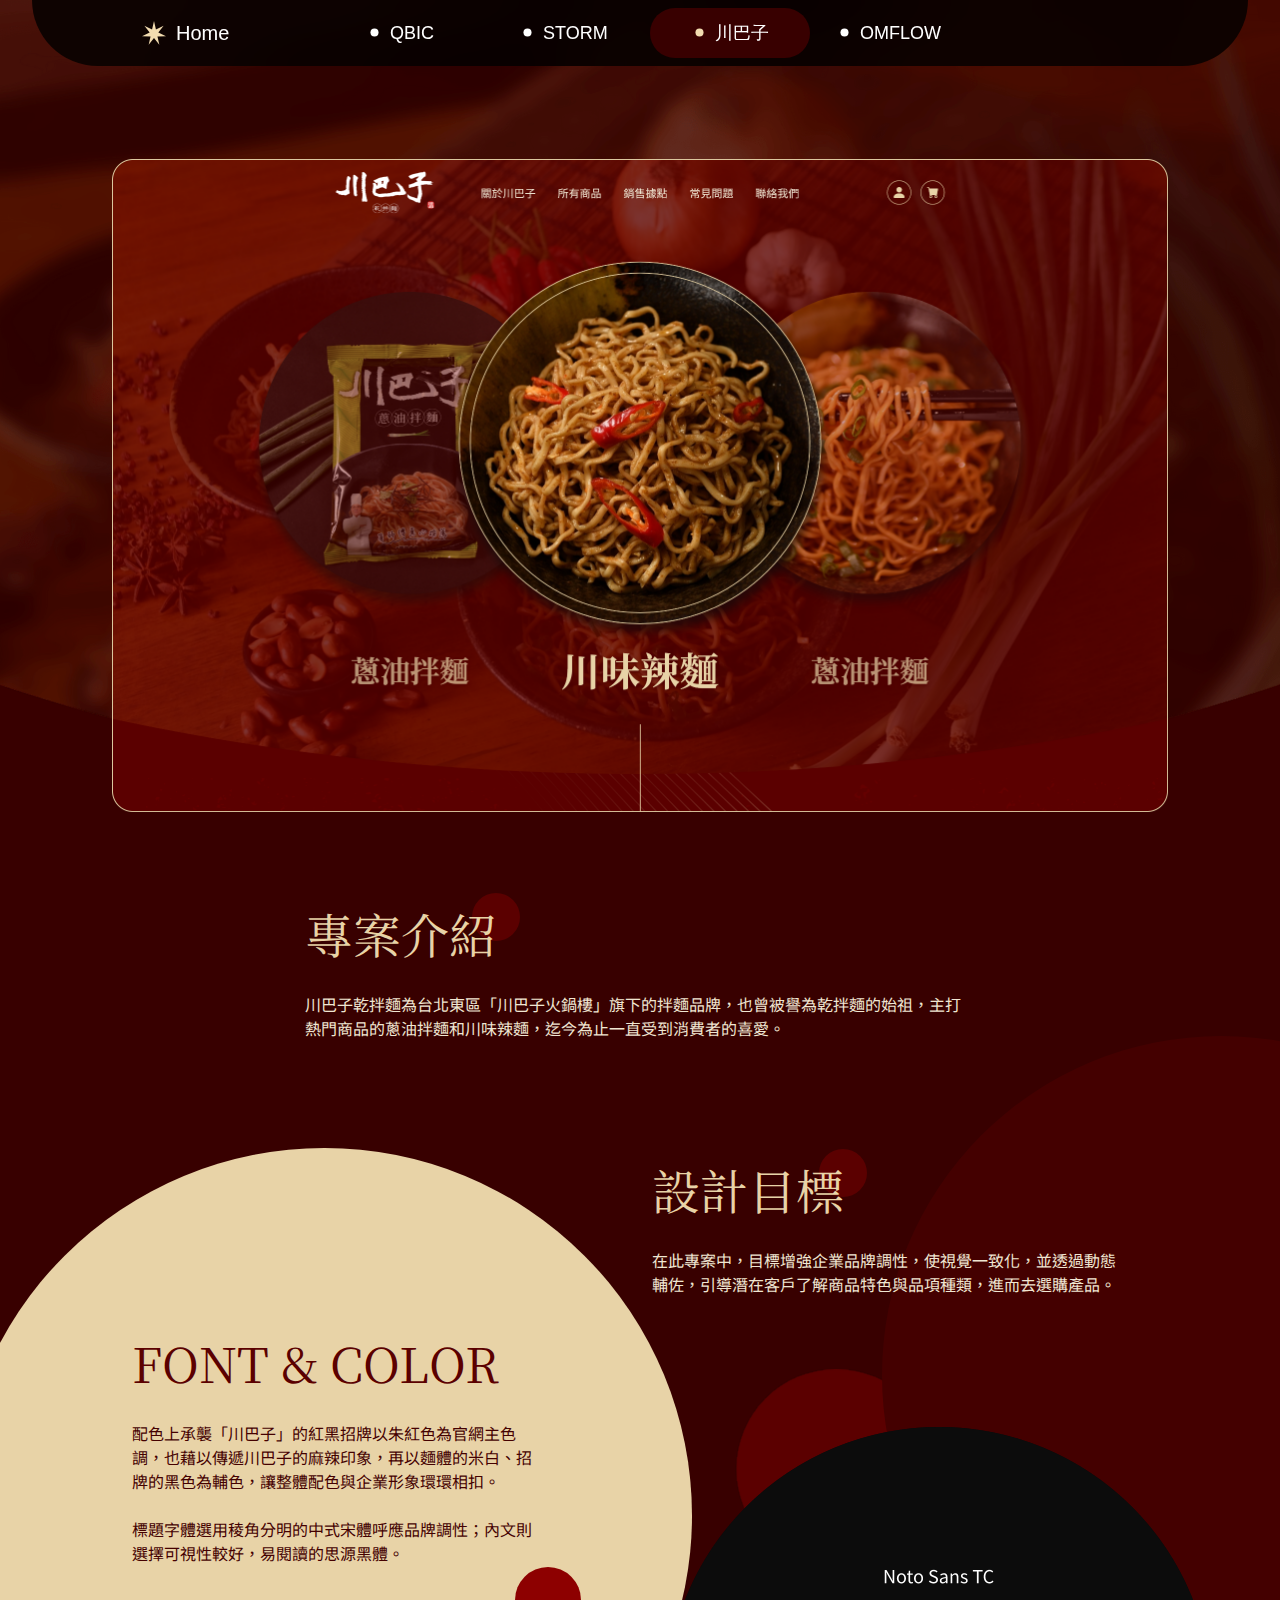
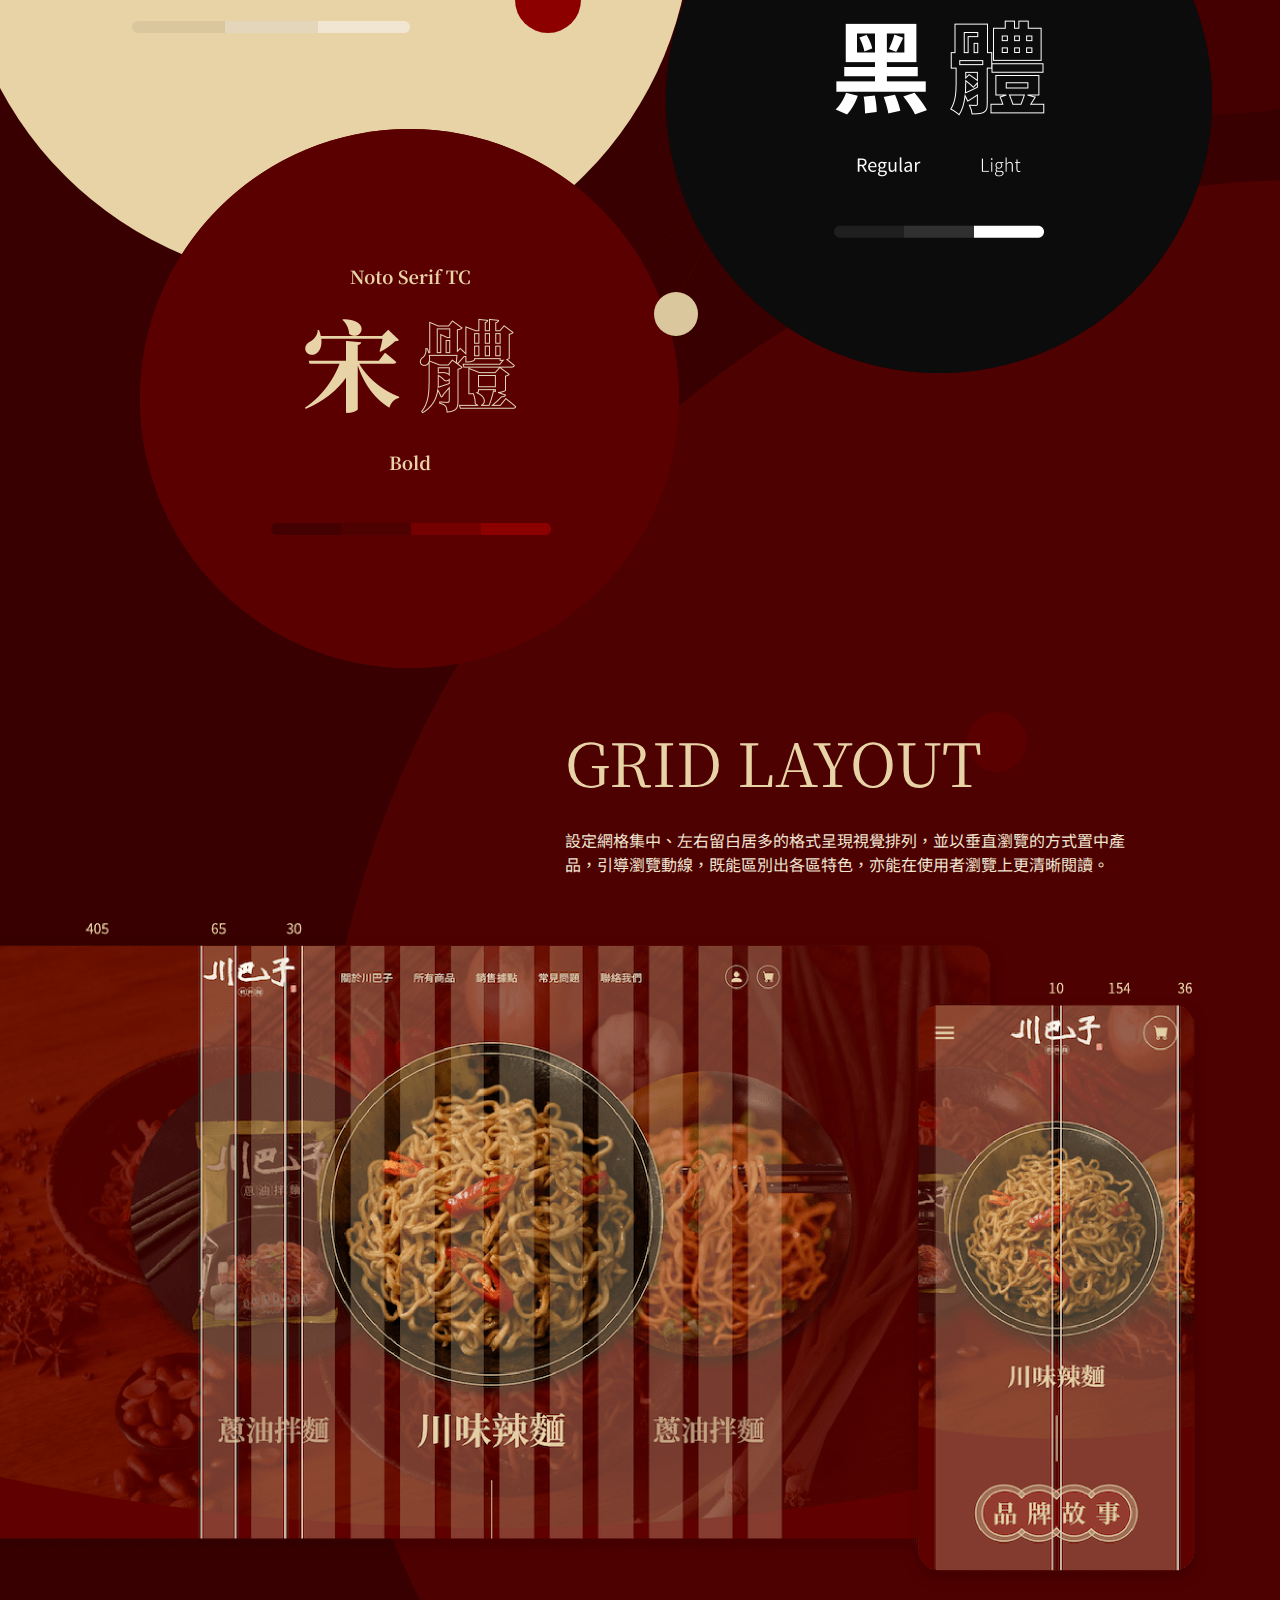
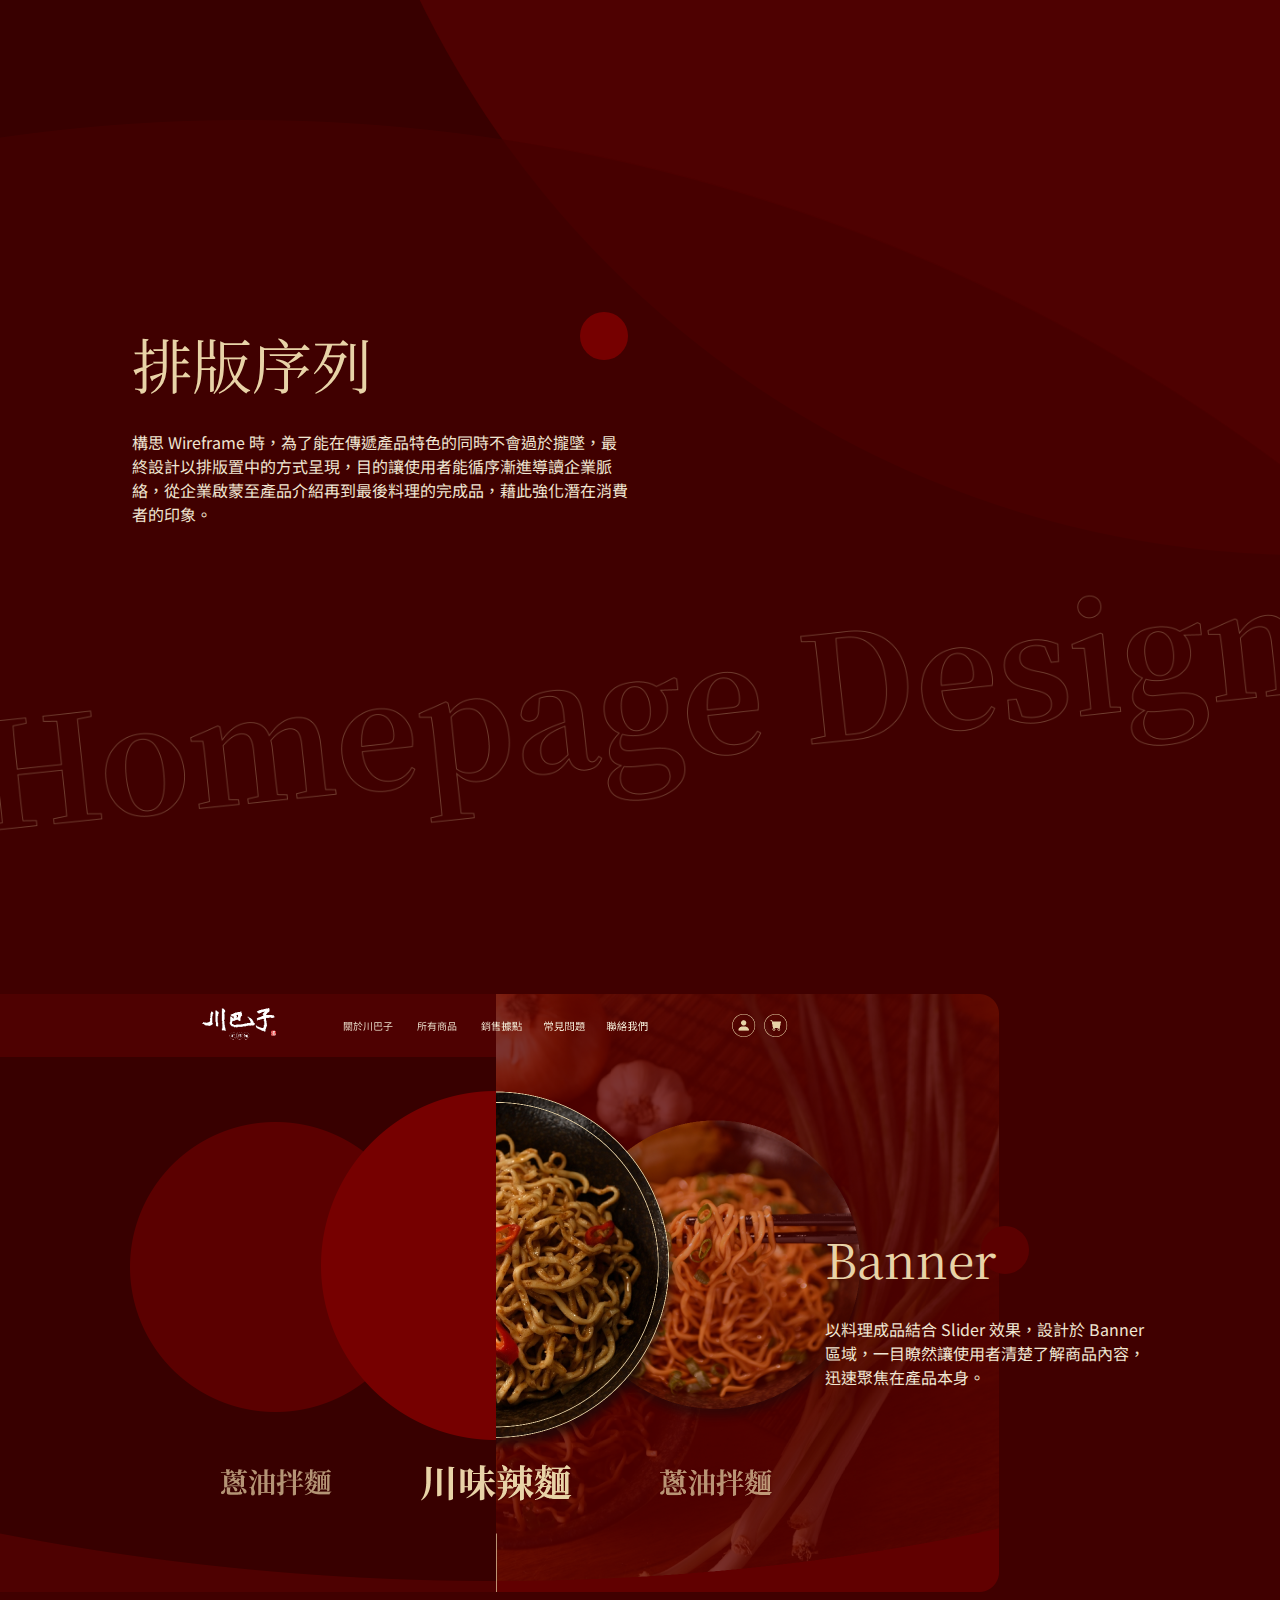
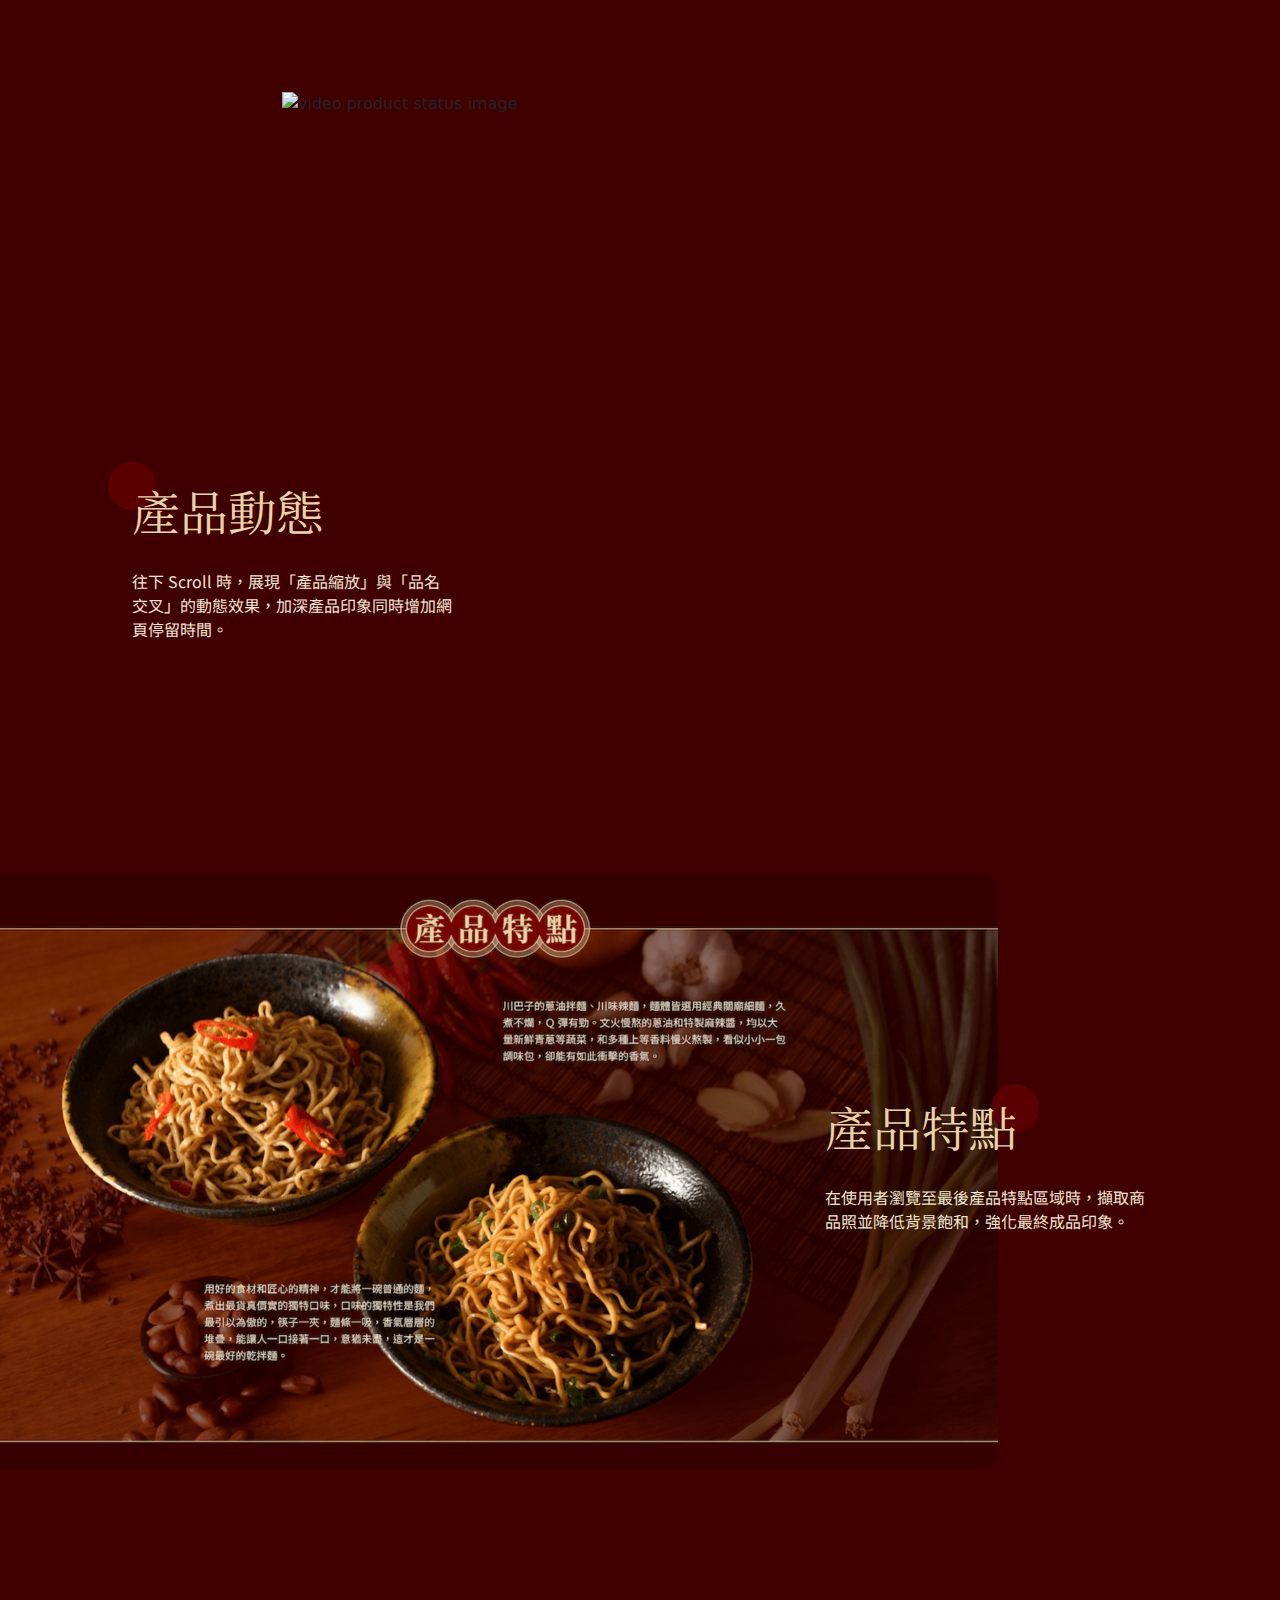
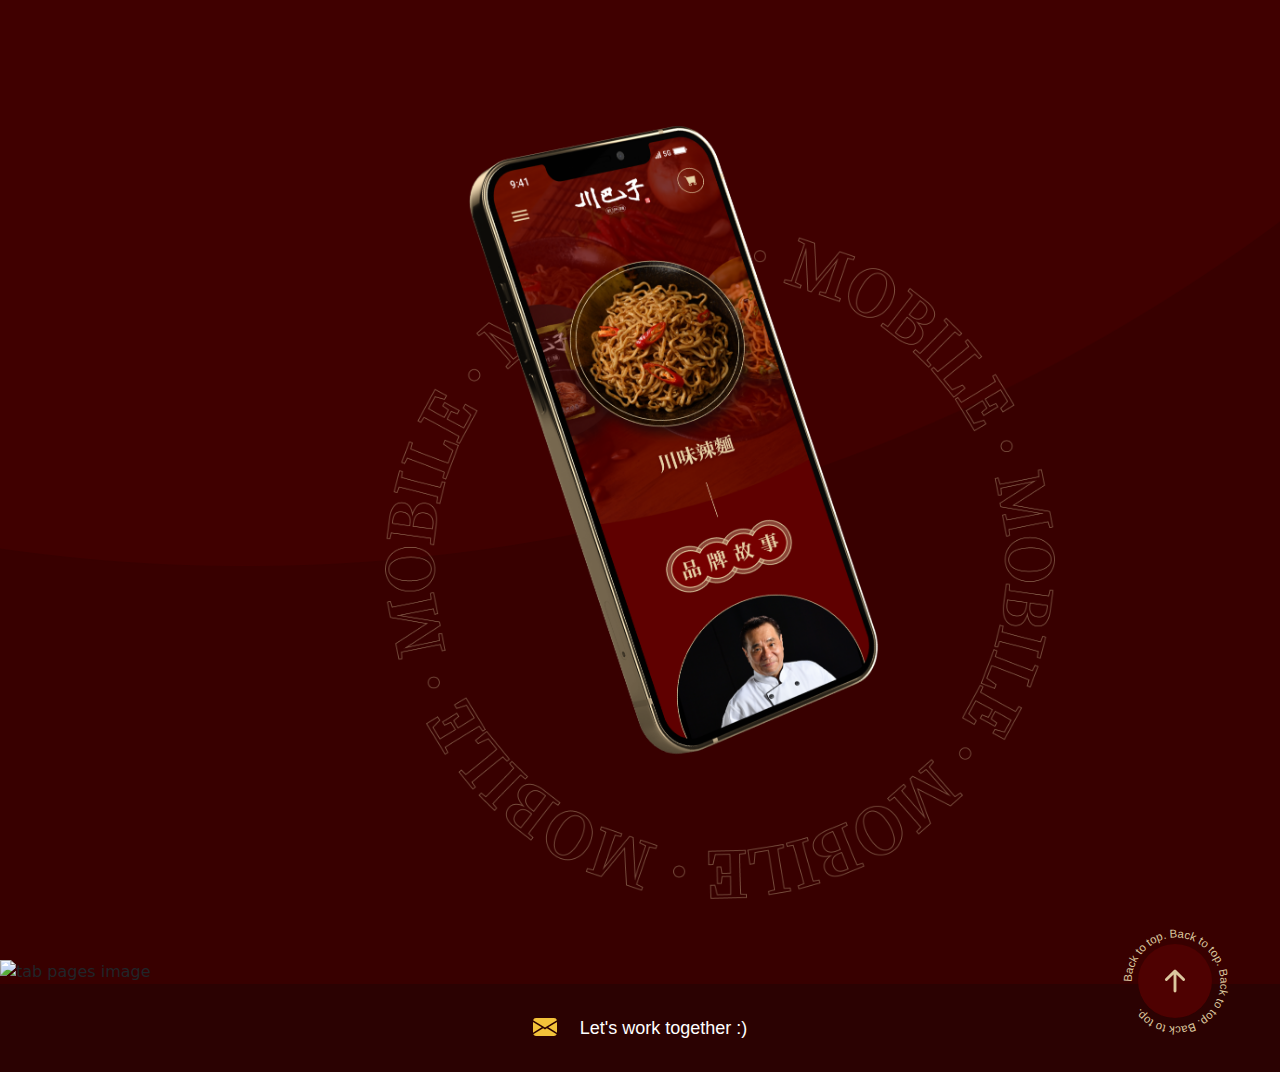
==== commit eb7b32c6: "minor fix" ====
--- a/chuanbazi.html
+++ b/chuanbazi.html
@@ -7,7 +7,7 @@
     <title>Vivian Huang Resume - 川巴子</title>
     <link href="./assets/bootstrap-dist/css/bootstrap.min.css" rel="stylesheet" >
     <link rel="stylesheet" href="https://use.typekit.net/rvw0yjc.css">
-    <link rel="stylesheet" href="./assets/css/app.chuanbazi.css?v=2">
+    <link rel="stylesheet" href="./assets/css/app.chuanbazi.css?v=3">
     <link rel="icon" href="./assets/img/favicon.ico" type="image/x-icon">
   </head>
   <body>
@@ -65,13 +65,13 @@
       </div>
       <div class="container into">
         <div class="row">
-          <div class="col-8 offset-2">
+          <div class="col-10 offset-1 col-xl-8 offset-xl-2">
             <p class="noto-serif heading">專案介紹<span></span></p>
             <p class="noto-san-desc">
               川巴子乾拌麵為台北東區「川巴子火鍋樓」旗下的拌麵品牌，也曾被譽為乾拌麵的始祖，主打熱門商品的蔥油拌麵和川味辣麵，迄今為止一直受到消費者的喜愛。
             </p>
           </div>
-          <div class="col-6 offset-6 sec">
+          <div class="col-5 col-xl-6 offset-6 sec">
             <p class="noto-serif heading">設計目標<span></span></p>
             <p class="noto-san-desc">在此專案中，目標增強企業品牌調性，使視覺一致化，並透過動態輔佐，引導潛在客戶了解商品特色與品項種類，進而去選購產品。</p>
           </div>
@@ -83,27 +83,23 @@
               配色上承襲「川巴子」的紅黑招牌以朱紅色為官網主色調，也藉以傳遞川巴子的麻辣印象，再以麵體的米白、招牌的黑色為輔色，讓整體配色與企業形象環環相扣。<br><br>標題字體選用稜角分明的中式宋體呼應品牌調性；內文則選擇可視性較好，易閱讀的思源黑體。
             </p>
             <img class="color-yellow" src="./assets/img/chuanbazi/color_yellow@2x.png" alt="color yellow image">
-            <div class="line-seven"></div>
-          </div>
-        </div>
-        <div class="line-eight"></div>
+          </div>
+        </div>
+        <img class="vectors d-xl-none" src="./assets/img/chuanbazi/放射@2x.png" alt="background vectors image">
+        <img class="vectors d-none d-xl-block" src="./assets/img/chuanbazi/放射1440@2x.png" alt="background vectors image">
       </div>
       <div class="w-100 spheres">
         <div class="wrapper">
           <div class="font1-wrapper">
             <img class="img-fluid" src="./assets/img/chuanbazi/font_宋體@2x.png" alt="font 宋體 image">
-            <div class="line"></div>
           </div>
           <div class="font2-wrapper">
             <img class="img-fluid" src="./assets/img/chuanbazi/font_黑體@2x.png" alt="font 黑體 image">
-            <div class="line"></div>
-          </div>
-          <div class="circle1"><div class="point"><div class="line"></div></div></div>
-          <div class="circle2"><div class="point"><div class="line"></div></div></div>
-          <div class="circle4"></div>
-          <div class="circle5"><div class="point"><div class="line"></div></div></div>
+          </div>
+          <div class="circle1 d-xl-none"><div class="point"></div></div>
+          <div class="circle2"><div class="point"></div></div>
+          <div class="circle5"><div class="point"></div></div>
           <img class="circle6" src="./assets/img/chuanbazi/image_圓底 2.svg" alt="background circle 6 image">
-          <div class="line-six"></div>
         </div>
       </div>
       <div class="container grid-wrapper">
@@ -120,7 +116,7 @@
       </div>
       <div class="container layout-wrapper">
         <div class="row">
-          <div class="col-6">
+          <div class="col-8 col-xl-6">
             <p class="noto-serif heading">排版序列<span></span></p>
             <p class="noto-san-desc">構思 Wireframe 時，為了能在傳遞產品特色的同時不會過於攏墜，最終設計以排版置中的方式呈現，目的讓使用者能循序漸進導讀企業脈絡，從企業啟蒙至產品介紹再到最後料理的完成品，藉此強化潛在消費者的印象。</p>
           </div>
@@ -131,35 +127,35 @@
       </div>
       <div class="container banner-wrapper">
         <div class="row one">
-          <div class="col-8">
+          <div class="col-7 col-xl-8">
             <img class="img1" src="./assets/img/chuanbazi/small_image_banner@2x.png" alt="small banner image">
           </div>
-          <div class="col-4">
+          <div class="col-5 col-xl-4">
             <p class="noto-serif heading heading">Banner<span></span></p>
             <p class="noto-san-desc">以料理成品結合 Slider 效果，設計於 Banner 區域，一目瞭然讓使用者清楚了解商品內容，迅速聚焦在產品本身。</p>
           </div>
         </div>
         <div class="row two">
-          <div class="col-4">
+          <div class="col-5 col-xl-4">
             <p class="noto-serif heading heading">產品動態<span></span></p>
             <p class="noto-san-desc">往下 Scroll 時，展現「產品縮放」與「品名交叉」的動態效果，加深產品印象同時增加網頁停留時間。</p>
           </div>
-          <div class="col-8">
-            <img class="img2" src="./assets/img/chuanbazi/video_產品動態@2x.png" alt="video product status image">
+          <div class="col-7 col-xl-8">
+            <img class="img2" src="./assets/img/chuanbazi/2023-02-01 18-55-38.gif" alt="video product status image">
           </div>
         </div>
         <div class="row three">
-          <div class="col-8">
+          <div class="col-7 col-xl-8">
             <img class="img3" src="./assets/img/chuanbazi/image_產品特點@2x.png" alt="product strength image">
           </div>
-          <div class="col-4">
+          <div class="col-5 col-xl-4">
             <p class="noto-serif heading heading">產品特點<span></span></p>
             <p class="noto-san-desc">在使用者瀏覽至最後產品特點區域時，擷取商品照並降低背景飽和，強化最終成品印象。</p>
           </div>
         </div>
       </div>
       <div class="w-100 floating-mobile">
-        <img class="mobile" src="./assets/img/chuanbazi/mobile@2x.png" alt="mobile image">
+        <img class="mobile" id="bounceObj" src="./assets/img/chuanbazi/mobile@2x.png" alt="mobile image">
         <img class="bg" src="./assets/img/chuanbazi/圈圈_mobile@2x.png" alt="mobile text circle image">
       </div>
       <div class="w-100">
--- a/assets/css/app.chuanbazi.css
+++ b/assets/css/app.chuanbazi.css
@@ -1 +1 @@
-@import"https://fonts.googleapis.com/css2?family=Noto+Sans+TC:wght@400&family=Noto+Serif+TC:wght@700";p,a,h1,h2,h3,h4{font-family:objektiv-mk1,sans-serif}#mobileNotice{height:100%;position:fixed;padding:68px 36px;background-color:#333}#mobileNotice p{color:#fff;font-size:28px}#main{overflow:hidden}@media screen and (min-width: 992px){#main .container{max-width:832px}}@media screen and (min-width: 1200px){#main .container{max-width:1040px}}@media screen and (min-width: 1440px){#main .container{max-width:1160px}}@media screen and (min-width: 1920px){#main .container{max-width:1640px}}#main header{position:relative;z-index:8;background-color:rgba(0,0,0,.8);border-radius:0px 0px 80px 80px;opacity:1;backdrop-filter:blur(28px);-webkit-backdrop-filter:blur(28px);height:66px;margin-left:-100px;margin-right:-100px;margin-bottom:-66px}@media screen and (min-width: 1440px){#main header{height:70px;margin-bottom:-70px}}@media screen and (min-width: 1920px){#main header{height:90px;margin-bottom:-90px}}#main header #homeLink{margin-left:100px;width:115px;margin-right:75px;height:66px}@media screen and (min-width: 1440px){#main header #homeLink{width:180px;height:70px;margin-right:68px}}@media screen and (min-width: 1920px){#main header #homeLink{width:180px;height:90px;margin-right:256px}}#main header ul{list-style:none;padding:8px 0}@media screen and (min-width: 1920px){#main header ul{padding:10px 0}}#main header ul li{height:50px;margin-right:4px}@media screen and (min-width: 1440px){#main header ul li{height:54px;margin-right:8px}}@media screen and (min-width: 1920px){#main header ul li{height:70px;margin-right:16px}}#main header ul li:nth-child(1) a{padding:0 0 0 30.5px}@media screen and (min-width: 1920px){#main header ul li:nth-child(1) a{padding:0 0 0 37.5px}}#main header ul li:nth-child(2) a{padding:0 0 0 19.5px}@media screen and (min-width: 1920px){#main header ul li:nth-child(2) a{padding:0 0 0 29.5px}}#main header ul li:nth-child(3) a{padding:0 0 0 27.5px}@media screen and (min-width: 1920px){#main header ul li:nth-child(3) a{padding:0 0 0 38.5px}}#main header ul li:nth-child(4) a{padding:0 0 0 8.5px}@media screen and (min-width: 1920px){#main header ul li:nth-child(4) a{padding:0 0 0 18.5px}}#main header ul li a{font-size:18px;line-height:50px;width:160px}@media screen and (min-width: 1440px){#main header ul li a{font-size:18px;line-height:54px;width:160px}}@media screen and (min-width: 1920px){#main header ul li a{font-size:20px;line-height:70px;width:180px}}#main header ul li a.active{background-color:#000;border-radius:32px}@media screen and (min-width: 1920px){#main header ul li a.active{border-radius:50px}}#main header ul li a.active svg{color:#f2dcb0}#main header ul li a svg{width:43px;height:43px;margin-top:-4px;margin-right:-5.5px}#main header a{color:#fff;font-size:20px;text-decoration:none}#main header a:hover{color:#fff}@media screen and (max-width: 768px){footer{position:absolute !important;bottom:0;left:0;right:0}}footer>div{height:88px;background-color:#262626}footer>div a{color:#fff;font-size:18px;line-height:88px;text-decoration:none}footer>div a:hover{color:#fff}footer>div a svg{color:#f3c23a;height:24px;width:24px;margin-top:-5px;margin-right:18px}.backtotop{position:relative;z-index:5}.backtotop a{position:absolute;bottom:26px;right:40px;padding:14px;margin:28px;background-color:#7a7a7a;border-radius:50px}.backtotop a .icon{color:#fff;width:46px;height:46px}.backtotop a .circle-text{position:absolute;top:-22px;right:0;left:-22.5px;fill:currentColor;color:#7a7a7a;width:120px;height:120px;-webkit-animation-name:rotate;-moz-animation-name:rotate;-ms-animation-name:rotate;-o-animation-name:rotate;animation-name:rotate;-webkit-animation-duration:5s;-moz-animation-duration:5s;-ms-animation-duration:5s;-o-animation-duration:5s;animation-duration:5s;-webkit-animation-iteration-count:infinite;-moz-animation-iteration-count:infinite;-ms-animation-iteration-count:infinite;-o-animation-iteration-count:infinite;animation-iteration-count:infinite;-webkit-animation-timing-function:linear;-moz-animation-timing-function:linear;-ms-animation-timing-function:linear;-o-animation-timing-function:linear;animation-timing-function:linear}@-webkit-keyframes rotate{from{-webkit-transform:rotate(360deg)}to{-webkit-transform:rotate(0)}}@-moz-keyframes rotate{from{-moz-transform:rotate(360deg)}to{-moz-transform:rotate(0)}}@-ms-keyframes rotate{from{-ms-transform:rotate(360deg)}to{-ms-transform:rotate(0)}}@-o-keyframes rotate{from{-o-transform:rotate(360deg)}to{-o-transform:rotate(0)}}@keyframes rotate{from{transform:rotate(360deg)}to{transform:rotate(0)}}@keyframes marquee{0%{transform:translate3d(0, 0, 0)}100%{transform:translate3d(-50%, 0, 0)}}@keyframes spaceScroller{0%{background-position:0 0}100%{background-position:-1440px 0}}#main header{background-color:rgba(0,0,0,.8) !important}#main header ul li a.active{background-color:#380000 !important}footer>div{background-color:#2b0202}.backtotop a{background-color:#4e0101}@media screen and (min-width: 768px){body{position:relative;background-color:#380000}}.noto-san-desc{color:#f0e6d2;font-family:"Noto Sans TC",sans-serif;font-size:16px;line-height:24px}.noto-serif-desc{color:#8c8c8c;font-family:"Noto Serif TC",sans-serif;font-size:16px;line-height:24px}.noto-serif{font-family:"Noto Serif TC",sans-serif}.noto-serif.heading{color:#e8d3a7;font-size:48px;line-height:69px;margin-bottom:24px}.noto-serif.desc{color:#8c8c8c;font-size:16px;line-height:24px}.container.bg-grey{position:relative}.container.bg-grey::after{content:"";position:absolute;top:0;left:-140px;right:-140px;bottom:0;z-index:-1;background-color:#272727}.container.bg-grey p{color:#f7f7f7}.container.bg-grey p.noto-desc{color:#cbcbcb}.container.bg-grey hr{color:#fff}.banner{height:812px;width:100%;position:relative;background-size:cover;background-position:center -23px;background-repeat:no-repeat;padding-top:159px}@media screen and (min-width: 1920px){.banner{background-position:center -274px}}.banner .wrapper{opacity:1;width:1056px;height:653px;margin:0 auto;position:relative;z-index:2}.into{padding-top:87px;position:relative}.into::after{content:"";position:absolute;top:183px;right:-400px;background:#400 0% 0% no-repeat padding-box;width:678px;height:678px;border-radius:50%;z-index:-1}.into p.heading{position:relative}.into p.heading span{position:absolute;top:-6px;left:167px;background:#5b0000 0% 0% no-repeat padding-box;width:48px;height:48px;border-radius:50%;z-index:-1}.into .sec{margin-top:99px}.into .sec .noto-san-desc{margin-bottom:32px}.into .font-and-color{position:relative}.into .font-and-color::after{content:"";position:absolute;top:-180px;left:-152px;background:#e8d3a7 0% 0% no-repeat padding-box;width:735px;height:735px;border-radius:50%;z-index:-1}@media screen and (min-width: 1920px){.into .font-and-color::after{top:-235px;width:885px;height:885px}}.into .font-and-color .heading{color:#5b0000}.into .font-and-color .noto-san-desc{color:#400}.into .font-and-color .color-yellow{margin-top:60px;width:278px;height:auto}.into .line-seven{position:absolute;top:187.5px;left:215.5px;border-bottom:1px solid #5b0000;z-index:-1;width:490px;transform:rotate(34.5deg);transform-origin:left}@media screen and (min-width: 1920px){.into .line-seven{width:645px;transform:rotate(29.2deg)}}.into .line-eight{position:absolute;top:522px;right:-61px;border-bottom:1px solid #5b0000;z-index:-1;width:765px;transform:rotate(-36.9deg);transform-origin:right}@media screen and (min-width: 1920px){.into .line-eight{width:1046px;transform:rotate(-28.3deg)}}.spheres{position:relative;z-index:2;height:539px;margin-top:86px}.spheres .point{position:relative;width:100%;height:100%;border-radius:50%}.spheres .point .line{position:absolute;border-bottom:1px solid #5b0000;z-index:-1}.spheres .wrapper .font1-wrapper{position:absolute;top:0;left:140px;right:0;bottom:0;width:539px;height:539px;background:#5b0000 0% 0% no-repeat padding-box;border-radius:50%;z-index:2}@media screen and (min-width: 1920px){.spheres .wrapper .font1-wrapper{width:560px;height:560px}}.spheres .wrapper .font1-wrapper .line{position:absolute;top:269.5px;left:269.5px;border-bottom:1px solid #5b0000;z-index:-1;width:400px;transform:rotate(-32.5deg);transform-origin:left}@media screen and (min-width: 1920px){.spheres .wrapper .font1-wrapper .line{top:280px;left:280px;width:518px;transform:rotate(-18.7deg)}}.spheres .wrapper .font2-wrapper{position:absolute;top:-314px;right:68px;bottom:0;width:546px;height:546px;background:#0c0c0c 0% 0% no-repeat padding-box;border-radius:50%;z-index:2}.spheres .wrapper .font2-wrapper .line{position:absolute;top:273px;left:273px;border-bottom:1px solid #5b0000;z-index:-1;width:362px;transform:rotate(165deg);transform-origin:left}@media screen and (min-width: 1920px){.spheres .wrapper .font2-wrapper .line{width:668px;transform:rotate(166.6deg)}}.spheres .wrapper .circle1{position:absolute;top:-352px;right:483px;width:200px;height:200px;z-index:1}.spheres .wrapper .circle1 .point{background:#5b0000 0% 0% no-repeat padding-box}.spheres .wrapper .circle1 .point .line{top:100px;right:100px;width:325px;transform:rotate(-70.3deg);transform-origin:right}@media screen and (min-width: 1920px){.spheres .wrapper .circle1 .point .line{width:550px;transform:rotate(-41.9deg)}}.spheres .wrapper .circle2{position:absolute;top:-152px;right:695px;width:66px;height:66px;z-index:1}@media screen and (min-width: 1920px){.spheres .wrapper .circle2{right:995px}}.spheres .wrapper .circle2 .point{background:#8d0000 0% 0% no-repeat padding-box}.spheres .wrapper .circle2 .point .line{top:33px;right:33px;width:235px;transform:rotate(-98.7deg);transform-origin:right}.spheres .wrapper .circle4{position:absolute;top:40px;right:678px;width:28px;height:28px;background:#5b0000 0% 0% no-repeat padding-box;border-radius:50%;z-index:1}@media screen and (min-width: 1920px){.spheres .wrapper .circle4{top:100px;right:978px}}.spheres .wrapper .circle5{position:absolute;top:187px;left:654px;width:44px;height:44px;z-index:3}@media screen and (min-width: 1920px){.spheres .wrapper .circle5{top:355px}}.spheres .wrapper .circle5 .point{background:#dbc79e 0% 0% no-repeat padding-box}.spheres .wrapper .circle5 .point .line{top:22px;right:22px;width:170px;transform:rotate(-245deg);transform-origin:right}@media screen and (min-width: 1920px){.spheres .wrapper .circle5 .point .line{width:354px;transform:rotate(-228.3deg)}}.spheres .wrapper .circle6{position:absolute;top:-22px;left:320px;width:1120px;height:auto;z-index:-1}@media screen and (min-width: 1920px){.spheres .wrapper .circle6{left:90px;width:1860px}}.spheres .wrapper .line-six{position:absolute;top:972px;left:1314px;border-bottom:1px solid #5b0000;z-index:-2;width:1078px;transform:rotate(238.35deg);transform-origin:left}@media screen and (min-width: 1920px){.spheres .wrapper .line-six{width:1028px;left:1477px;transform:rotate(236.6deg)}}.grid-wrapper{position:relative;z-index:3;height:982px}@media screen and (min-width: 1920px){.grid-wrapper{height:1282px}}.grid-wrapper .grid{position:absolute;top:201px;left:-146px;z-index:1;width:1241px;height:auto}@media screen and (min-width: 1920px){.grid-wrapper .grid{top:241px;width:1641px}}.grid-wrapper p.heading{position:relative;line-height:69px;margin-bottom:24px}.grid-wrapper p.heading span{position:absolute;top:-12px;left:312px;background:#5b0000 0% 0% no-repeat padding-box;width:60px;height:60px;border-radius:50%;z-index:-1}.bg-circle-wrapper{position:relative;z-index:4}.bg-circle-wrapper .bg-1{width:1440px;height:auto;position:absolute;top:0;left:0}@media screen and (min-width: 1920px){.bg-circle-wrapper .bg-1{width:1920px}}.layout-wrapper{position:relative;z-index:5;padding-top:200px}.layout-wrapper p.heading{position:relative;line-height:69px;margin-bottom:24px}.layout-wrapper p.heading span{position:absolute;top:8px;right:0;background:#760000 0% 0% no-repeat padding-box;width:48px;height:48px;border-radius:50%;z-index:-1}.design-wrapper{position:relative;z-index:5;margin-top:50px;margin-bottom:160px}@media screen and (min-width: 1920px){.design-wrapper{margin-top:180px;margin-bottom:320px}}.banner-wrapper{position:relative;z-index:5;padding-bottom:80px}@media screen and (min-width: 1920px){.banner-wrapper{padding-bottom:290px}}.banner-wrapper .row{margin-bottom:100px;position:relative}.banner-wrapper .row.one{height:598px}@media screen and (min-width: 1920px){.banner-wrapper .row.one{height:878px}}.banner-wrapper .row.one p.heading{margin-top:230px}@media screen and (min-width: 1920px){.banner-wrapper .row.one p.heading{margin-top:330px}}.banner-wrapper .row.one p.heading span{left:158px}.banner-wrapper .row.two{height:680px}@media screen and (min-width: 1920px){.banner-wrapper .row.two{height:970px}}.banner-wrapper .row.two p.heading{margin-top:384px}.banner-wrapper .row.two p.heading span{left:-24px;top:-14px}.banner-wrapper .row.three{height:597px}@media screen and (min-width: 1920px){.banner-wrapper .row.three{height:677px}}.banner-wrapper .row.three p.heading{margin-top:220px}@media screen and (min-width: 1920px){.banner-wrapper .row.three p.heading{margin-top:300px}}.banner-wrapper .row.three p.heading span{left:166px;top:-8px}.banner-wrapper p.heading{position:relative;margin-bottom:24px}.banner-wrapper p.heading span{position:absolute;top:0;left:60px;background:#5b0000 0% 0% no-repeat padding-box;width:48px;height:48px;border-radius:50%;z-index:-1}.banner-wrapper .img1{width:1007px;height:auto;position:absolute;top:0;left:-152px;z-index:-1}@media screen and (min-width: 1920px){.banner-wrapper .img1{width:1327px}}.banner-wrapper .img2{width:1006px;height:auto;position:absolute;top:0;right:-152px;z-index:-1}@media screen and (min-width: 1920px){.banner-wrapper .img2{width:1306px}}.banner-wrapper .img3{width:1006px;height:auto;position:absolute;top:0;left:-152px;z-index:-1}@media screen and (min-width: 1920px){.banner-wrapper .img3{width:1326px}}.floating-mobile{position:relative;z-index:5;height:911px}.floating-mobile .mobile{width:666px;height:726px;position:absolute;top:20px;left:337px}@media screen and (min-width: 1920px){.floating-mobile .mobile{left:627px}}.floating-mobile .bg{width:670px;height:670px;position:absolute;top:128px;left:385px;z-index:-1;-webkit-animation-name:rotate;-moz-animation-name:rotate;-ms-animation-name:rotate;-o-animation-name:rotate;animation-name:rotate;-webkit-animation-duration:20s;-moz-animation-duration:20s;-ms-animation-duration:20s;-o-animation-duration:20s;animation-duration:20s;-webkit-animation-iteration-count:infinite;-moz-animation-iteration-count:infinite;-ms-animation-iteration-count:infinite;-o-animation-iteration-count:infinite;animation-iteration-count:infinite;-webkit-animation-timing-function:linear;-moz-animation-timing-function:linear;-ms-animation-timing-function:linear;-o-animation-timing-function:linear;animation-timing-function:linear}@media screen and (min-width: 1920px){.floating-mobile .bg{left:625px}}
+@import"https://fonts.googleapis.com/css2?family=Noto+Sans+TC:wght@400&family=Noto+Serif+TC:wght@700";p,a,h1,h2,h3,h4{font-family:objektiv-mk1,sans-serif}#mobileNotice{height:100%;position:fixed;padding:68px 36px;background-color:#333}#mobileNotice p{color:#fff;font-size:28px}#main header{position:relative;z-index:8;background-color:rgba(0,0,0,.8);border-radius:0px 0px 80px 80px;opacity:1;backdrop-filter:blur(28px);-webkit-backdrop-filter:blur(28px);height:66px;margin-left:-49px;margin-right:-49px;margin-bottom:-66px}@media screen and (min-width: 1200px){#main header{margin-left:-100px;margin-right:-100px}}@media screen and (min-width: 1440px){#main header{height:70px;margin-bottom:-70px}}@media screen and (min-width: 1920px){#main header{height:90px;margin-bottom:-90px}}#main header #homeLink{margin-left:100px;width:115px;margin-right:75px;height:66px}@media screen and (min-width: 1440px){#main header #homeLink{width:180px;height:70px;margin-right:68px}}@media screen and (min-width: 1920px){#main header #homeLink{width:180px;height:90px;margin-right:256px;font-size:22px}}#main header ul{list-style:none;padding:8px 0}@media screen and (min-width: 1920px){#main header ul{padding:10px 0}}#main header ul li{height:50px;margin-right:4px}@media screen and (min-width: 1440px){#main header ul li{height:54px;margin-right:8px}}@media screen and (min-width: 1920px){#main header ul li{height:70px;margin-right:16px}}#main header ul li:nth-child(1) a{padding:0 0 0 30.5px}@media screen and (min-width: 1920px){#main header ul li:nth-child(1) a{padding:0 0 0 37.5px}}#main header ul li:nth-child(2) a{padding:0 0 0 19.5px}@media screen and (min-width: 1920px){#main header ul li:nth-child(2) a{padding:0 0 0 29.5px}}#main header ul li:nth-child(3) a{padding:0 0 0 27.5px}@media screen and (min-width: 1920px){#main header ul li:nth-child(3) a{padding:0 0 0 38.5px}}#main header ul li:nth-child(4) a{padding:0 0 0 8.5px}@media screen and (min-width: 1920px){#main header ul li:nth-child(4) a{padding:0 0 0 18.5px}}#main header ul li a{font-size:18px;line-height:50px;width:160px}@media screen and (min-width: 1440px){#main header ul li a{font-size:18px;line-height:54px;width:160px}}@media screen and (min-width: 1920px){#main header ul li a{font-size:20px;line-height:70px;width:180px}}#main header ul li a.active{background-color:#000;border-radius:32px}@media screen and (min-width: 1920px){#main header ul li a.active{border-radius:50px}}#main header ul li a.active svg{color:#f2dcb0}#main header ul li a svg{width:43px;height:43px;margin-top:-4px;margin-right:-5.5px}#main header a{color:#fff;font-size:20px;text-decoration:none}#main header a:hover{color:#fff}@media screen and (max-width: 768px){footer{position:absolute !important;bottom:0;left:0;right:0}}footer>div{height:88px;background-color:#262626}footer>div a{color:#fff;font-size:18px;line-height:88px;text-decoration:none}footer>div a:hover{color:#fff}footer>div a svg{color:#f3c23a;height:24px;width:24px;margin-top:-5px;margin-right:18px}.bounceObj{-webkit-animation-name:bounce2;-moz-animation-name:bounce2;-ms-animation-name:bounce2;-o-animation-name:bounce2;animation-name:bounce2;-webkit-animation-duration:.8s;-moz-animation-duration:.8s;-ms-animation-duration:.8s;-o-animation-duration:.8s;animation-duration:.8s;-webkit-animation-iteration-count:1;-moz-animation-iteration-count:1;-ms-animation-iteration-count:1;-o-animation-iteration-count:1;animation-iteration-count:1;-webkit-animation-timing-function:ease;-moz-animation-timing-function:ease;-ms-animation-timing-function:ease;-o-animation-timing-function:ease;animation-timing-function:ease}.backtotop{position:relative;z-index:5}.backtotop a{position:absolute;bottom:26px;right:40px;padding:14px;margin:28px;background-color:#7a7a7a;border-radius:50px}.backtotop a:hover .icon{-webkit-animation-name:bounce;-moz-animation-name:bounce;-ms-animation-name:bounce;-o-animation-name:bounce;animation-name:bounce;-webkit-animation-duration:1s;-moz-animation-duration:1s;-ms-animation-duration:1s;-o-animation-duration:1s;animation-duration:1s;-webkit-animation-iteration-count:infinite;-moz-animation-iteration-count:infinite;-ms-animation-iteration-count:infinite;-o-animation-iteration-count:infinite;animation-iteration-count:infinite;-webkit-animation-timing-function:ease;-moz-animation-timing-function:ease;-ms-animation-timing-function:ease;-o-animation-timing-function:ease;animation-timing-function:ease}.backtotop a:hover .circle-text{-webkit-animation-name:rotate;-moz-animation-name:rotate;-ms-animation-name:rotate;-o-animation-name:rotate;animation-name:rotate;-webkit-animation-duration:5s;-moz-animation-duration:5s;-ms-animation-duration:5s;-o-animation-duration:5s;animation-duration:5s;-webkit-animation-iteration-count:infinite;-moz-animation-iteration-count:infinite;-ms-animation-iteration-count:infinite;-o-animation-iteration-count:infinite;animation-iteration-count:infinite;-webkit-animation-timing-function:linear;-moz-animation-timing-function:linear;-ms-animation-timing-function:linear;-o-animation-timing-function:linear;animation-timing-function:linear}.backtotop a .icon{color:#fff;width:46px;height:46px}.backtotop a .circle-text{position:absolute;top:-22px;right:0;left:-22.5px;fill:currentColor;color:#7a7a7a;width:120px;height:120px}@-webkit-keyframes rotate{from{-webkit-transform:rotate(360deg)}to{-webkit-transform:rotate(0)}}@-moz-keyframes rotate{from{-moz-transform:rotate(360deg)}to{-moz-transform:rotate(0)}}@-ms-keyframes rotate{from{-ms-transform:rotate(360deg)}to{-ms-transform:rotate(0)}}@-o-keyframes rotate{from{-o-transform:rotate(360deg)}to{-o-transform:rotate(0)}}@keyframes rotate{from{transform:rotate(360deg)}to{transform:rotate(0)}}@keyframes marquee{0%{transform:translate3d(0, 0, 0)}100%{transform:translate3d(-50%, 0, 0)}}@keyframes spaceScroller{0%{background-position:0 0}100%{background-position:-1440px 0}}@keyframes bounce{0%{transform:translateY(0)}50%{transform:translateY(-2px)}100%{transform:translateY(0)}}@keyframes bounce2{0%{transform:translateY(0)}50%{transform:translateY(-30px)}100%{transform:translateY(0)}}@keyframes leftRight{0%{transform:translateY(0) rotate(90deg)}50%{transform:translateY(-10px) rotate(90deg)}100%{transform:translateY(0) rotate(90deg)}}#main header{background-color:rgba(0,0,0,.8) !important}#main header ul li a.active{background-color:#380000 !important}#main{overflow:hidden}@media screen and (min-width: 992px){#main .container{max-width:832px}}@media screen and (min-width: 1194px){#main .container{max-width:1032px}}@media screen and (min-width: 1200px){#main .container{max-width:1040px}}@media screen and (min-width: 1440px){#main .container{max-width:1184px}}@media screen and (min-width: 1920px){#main .container{max-width:1640px}}footer>div{background-color:#2b0202}.backtotop a{background-color:#4e0101}.backtotop a .circle-text,.backtotop a .icon{color:#dbc79e}@media screen and (min-width: 768px){body{position:relative;background-color:#380000}}.noto-san-desc{color:#f0e6d2;font-family:"Noto Sans TC",sans-serif;font-size:16px;line-height:24px}.noto-serif-desc{color:#8c8c8c;font-family:"Noto Serif TC",sans-serif;font-size:16px;line-height:24px}.noto-serif{font-family:"Noto Serif TC",sans-serif}.noto-serif.heading{color:#e8d3a7;font-size:40px;line-height:57px;margin-bottom:24px}@media screen and (min-width: 1200px){.noto-serif.heading{font-size:48px;line-height:69px}}.noto-serif.desc{color:#8c8c8c;font-size:16px;line-height:24px}.container.bg-grey{position:relative}.container.bg-grey::after{content:"";position:absolute;top:0;left:-140px;right:-140px;bottom:0;z-index:-1;background-color:#272727}.container.bg-grey p{color:#f7f7f7}.container.bg-grey p.noto-desc{color:#cbcbcb}.container.bg-grey hr{color:#fff}.banner{height:712px;width:100%;position:relative;background-size:cover;background-position:center -23px;background-repeat:no-repeat;padding-top:127px}@media screen and (min-width: 1200px){.banner{height:812px;padding-top:159px}}@media screen and (min-width: 1920px){.banner{background-position:center -274px}}.banner .wrapper{opacity:1;width:939px;height:580px;margin:0 auto;position:relative;z-index:2}@media screen and (min-width: 1200px){.banner .wrapper{width:1056px;height:653px}}.into{padding-top:87px;position:relative}.into::after{content:"";position:absolute;top:224px;right:-306px;background:#400 0% 0% no-repeat padding-box;width:552px;height:552px;border-radius:50%;z-index:-1}@media screen and (min-width: 1200px){.into::after{right:-400px;width:678px;height:678px}}.into p.heading{position:relative}.into p.heading span{position:absolute;top:-11px;left:140px;background:#5b0000 0% 0% no-repeat padding-box;width:48px;height:48px;border-radius:50%;z-index:-1}@media screen and (min-width: 1200px){.into p.heading span{top:-6px;left:167px}}.into .sec{margin-top:99px}.into .sec .noto-san-desc{margin-bottom:32px}@media screen and (min-width: 1200px){.into .sec .noto-san-desc{max-width:474px}}.into .font-and-color{position:relative}.into .font-and-color::after{content:"";position:absolute;top:-180px;left:-152px;background:#e8d3a7 0% 0% no-repeat padding-box;width:659px;height:658px;border-radius:50%;z-index:-1}@media screen and (min-width: 1200px){.into .font-and-color::after{left:-163px;width:735px;height:735px}}@media screen and (min-width: 1920px){.into .font-and-color::after{top:-235px;width:885px;height:885px}}.into .font-and-color .heading{color:#5b0000}.into .font-and-color .noto-san-desc{color:#400}.into .font-and-color .color-yellow{margin-top:40px;width:278px;height:auto}.into .line-seven{position:absolute;top:187.5px;left:215.5px;border-bottom:1px solid #5b0000;z-index:-1;width:490px;transform:rotate(34.5deg);transform-origin:left}@media screen and (min-width: 1920px){.into .line-seven{width:645px;transform:rotate(29.2deg)}}.into .line-eight{position:absolute;top:522px;right:-61px;border-bottom:1px solid #5b0000;z-index:-1;width:765px;transform:rotate(-36.9deg);transform-origin:right}@media screen and (min-width: 1920px){.into .line-eight{width:1046px;transform:rotate(-28.3deg)}}.into .vectors{position:absolute;bottom:-340px;left:131px;width:902px;height:705px;z-index:-2}@media screen and (min-width: 1200px){.into .vectors{bottom:-399px;left:293px;width:867px;height:663px}}.spheres{position:relative;z-index:2;height:512px;margin-top:86px}@media screen and (min-width: 1200px){.spheres{height:599px}}.spheres .point{position:relative;width:100%;height:100%;border-radius:50%}.spheres .point .line{position:absolute;border-bottom:1px solid #5b0000;z-index:-1}.spheres .wrapper .font1-wrapper{position:absolute;top:3px;left:81px;right:0;bottom:0;width:460px;height:460px;background:#5b0000 0% 0% no-repeat padding-box;border-radius:50%;z-index:2}@media screen and (min-width: 1200px){.spheres .wrapper .font1-wrapper{top:10px;left:140px;width:539px;height:539px}}@media screen and (min-width: 1920px){.spheres .wrapper .font1-wrapper{width:560px;height:560px}}.spheres .wrapper .font1-wrapper .line{position:absolute;top:269.5px;left:269.5px;border-bottom:1px solid #5b0000;z-index:-1;width:400px;transform:rotate(-32.5deg);transform-origin:left}@media screen and (min-width: 1920px){.spheres .wrapper .font1-wrapper .line{top:280px;left:280px;width:518px;transform:rotate(-18.7deg)}}.spheres .wrapper .font2-wrapper{position:absolute;top:-260px;right:32px;bottom:0;width:426px;height:426px;background:#0c0c0c 0% 0% no-repeat padding-box;border-radius:50%;z-index:2}@media screen and (min-width: 1200px){.spheres .wrapper .font2-wrapper{top:-292px;right:68px;width:546px;height:546px}}.spheres .wrapper .font2-wrapper .line{position:absolute;top:273px;left:273px;border-bottom:1px solid #5b0000;z-index:-1;width:362px;transform:rotate(165deg);transform-origin:left}@media screen and (min-width: 1920px){.spheres .wrapper .font2-wrapper .line{width:668px;transform:rotate(166.6deg)}}.spheres .wrapper .circle1{position:absolute;top:-334px;right:343px;width:200px;height:200px;z-index:1}@media screen and (min-width: 1200px){.spheres .wrapper .circle1{top:-352px;right:483px}}.spheres .wrapper .circle1 .point{background:#5b0000 0% 0% no-repeat padding-box}.spheres .wrapper .circle1 .point .line{top:100px;right:100px;width:325px;transform:rotate(-70.3deg);transform-origin:right}@media screen and (min-width: 1920px){.spheres .wrapper .circle1 .point .line{width:550px;transform:rotate(-41.9deg)}}.spheres .wrapper .circle2{position:absolute;top:-126px;right:598px;width:66px;height:66px;z-index:1}@media screen and (min-width: 1200px){.spheres .wrapper .circle2{top:-152px;right:699px}}@media screen and (min-width: 1920px){.spheres .wrapper .circle2{right:995px}}.spheres .wrapper .circle2 .point{background:#8d0000 0% 0% no-repeat padding-box}.spheres .wrapper .circle2 .point .line{top:33px;right:33px;width:235px;transform:rotate(-98.7deg);transform-origin:right}.spheres .wrapper .circle4{position:absolute;top:40px;right:678px;width:28px;height:28px;background:#5b0000 0% 0% no-repeat padding-box;border-radius:50%;z-index:1}@media screen and (min-width: 1920px){.spheres .wrapper .circle4{top:100px;right:978px}}.spheres .wrapper .circle5{position:absolute;top:158px;left:515px;width:40px;height:40px;z-index:3}@media screen and (min-width: 1200px){.spheres .wrapper .circle5{top:173px;left:654px;width:44px;height:44px}}@media screen and (min-width: 1920px){.spheres .wrapper .circle5{top:355px}}.spheres .wrapper .circle5 .point{background:#dbc79e 0% 0% no-repeat padding-box}.spheres .wrapper .circle5 .point .line{top:22px;right:22px;width:170px;transform:rotate(-245deg);transform-origin:right}@media screen and (min-width: 1920px){.spheres .wrapper .circle5 .point .line{width:354px;transform:rotate(-228.3deg)}}.spheres .wrapper .circle6{position:absolute;top:-116px;left:289px;width:985px;height:1988px;z-index:-1}@media screen and (min-width: 1200px){.spheres .wrapper .circle6{top:48px;left:320px;width:1120px}}@media screen and (min-width: 1920px){.spheres .wrapper .circle6{left:90px;width:1860px}}.spheres .wrapper .line-six{position:absolute;top:972px;left:1314px;border-bottom:1px solid #5b0000;z-index:-2;width:1078px;transform:rotate(238.35deg);transform-origin:left}@media screen and (min-width: 1920px){.spheres .wrapper .line-six{width:1028px;left:1477px;transform:rotate(236.6deg)}}.grid-wrapper{position:relative;z-index:3;height:982px}@media screen and (min-width: 1200px){.grid-wrapper{height:1002px}}@media screen and (min-width: 1920px){.grid-wrapper{height:1282px}}.grid-wrapper .grid{position:absolute;top:290px;left:-104px;z-index:1;width:1021px;height:auto}@media screen and (min-width: 1200px){.grid-wrapper .grid{left:-146px;width:1241px;top:200px}}@media screen and (min-width: 1920px){.grid-wrapper .grid{top:241px;width:1641px}}.grid-wrapper p.heading{position:relative;line-height:69px;margin-bottom:24px}@media screen and (min-width: 1200px){.grid-wrapper p.heading{font-size:60px;line-height:86px}}.grid-wrapper p.heading span{position:absolute;top:-6px;left:260px;background:#5b0000 0% 0% no-repeat padding-box;width:60px;height:60px;border-radius:50%;z-index:-1}@media screen and (min-width: 1200px){.grid-wrapper p.heading span{top:-6px;left:402px}}.bg-circle-wrapper{position:relative;z-index:4}.bg-circle-wrapper .bg-1{width:100%;height:2987px;position:absolute;top:0;left:0}@media screen and (min-width: 1200px){.bg-circle-wrapper .bg-1{width:1440px;height:3646px}}@media screen and (min-width: 1920px){.bg-circle-wrapper .bg-1{width:1920px}}.layout-wrapper{position:relative;z-index:5;padding-top:190px}@media screen and (min-width: 1200px){.layout-wrapper{padding-top:200px}}.layout-wrapper p.heading{position:relative;line-height:69px;margin-bottom:24px}@media screen and (min-width: 1200px){.layout-wrapper p.heading{font-size:60px;line-height:86px}}.layout-wrapper p.heading span{position:absolute;top:-68px;right:64px;background:#760000 0% 0% no-repeat padding-box;width:40px;height:40px;border-radius:50%;z-index:-1}@media screen and (min-width: 1200px){.layout-wrapper p.heading span{top:-8px;right:0;width:48px;height:48px}}.design-wrapper{position:relative;z-index:5;margin-top:50px;margin-bottom:160px}@media screen and (min-width: 1920px){.design-wrapper{margin-top:180px;margin-bottom:320px}}.banner-wrapper{position:relative;z-index:5}@media screen and (min-width: 1200px){.banner-wrapper{padding-bottom:80px}}@media screen and (min-width: 1920px){.banner-wrapper{padding-bottom:290px}}.banner-wrapper .row{margin-bottom:120px;position:relative}@media screen and (min-width: 1200px){.banner-wrapper .row{margin-bottom:100px}}.banner-wrapper .row.one{height:420px}@media screen and (min-width: 1200px){.banner-wrapper .row.one{height:598px}}@media screen and (min-width: 1920px){.banner-wrapper .row.one{height:878px}}.banner-wrapper .row.one p.heading{margin-top:136px}@media screen and (min-width: 1200px){.banner-wrapper .row.one p.heading{margin-top:230px}}@media screen and (min-width: 1920px){.banner-wrapper .row.one p.heading{margin-top:330px}}.banner-wrapper .row.one p.heading span{left:130px;top:-6px}@media screen and (min-width: 1200px){.banner-wrapper .row.one p.heading span{top:2px;left:156px}}.banner-wrapper .row.two{height:486px}@media screen and (min-width: 1200px){.banner-wrapper .row.two{height:680px}}@media screen and (min-width: 1920px){.banner-wrapper .row.two{height:970px}}.banner-wrapper .row.two p.heading{margin-top:204px}@media screen and (min-width: 1200px){.banner-wrapper .row.two p.heading{margin-top:384px}}.banner-wrapper .row.two p.heading span{left:-22px;top:-16px}@media screen and (min-width: 1200px){.banner-wrapper .row.two p.heading span{left:-24px;top:-14px}}.banner-wrapper .row.three{height:427px}@media screen and (min-width: 1200px){.banner-wrapper .row.three{height:597px}}@media screen and (min-width: 1920px){.banner-wrapper .row.three{height:677px}}.banner-wrapper .row.three p.heading{margin-top:160px}@media screen and (min-width: 1200px){.banner-wrapper .row.three p.heading{margin-top:220px}}@media screen and (min-width: 1920px){.banner-wrapper .row.three p.heading{margin-top:300px}}.banner-wrapper .row.three p.heading span{left:136px;top:-10px}@media screen and (min-width: 1200px){.banner-wrapper .row.three p.heading span{left:166px;top:-8px}}.banner-wrapper p.heading{position:relative;margin-bottom:24px}.banner-wrapper p.heading span{position:absolute;top:0;left:60px;background:#5b0000 0% 0% no-repeat padding-box;width:48px;height:48px;border-radius:50%;z-index:-1}.banner-wrapper .img1{width:720px;height:auto;position:absolute;top:0;left:-122px;z-index:-1}@media screen and (min-width: 1200px){.banner-wrapper .img1{left:-128px;width:1007px}}@media screen and (min-width: 1920px){.banner-wrapper .img1{width:1327px}}.banner-wrapper .img2{width:720px;height:auto;position:absolute;top:0;right:-122px;z-index:-1}@media screen and (min-width: 1200px){.banner-wrapper .img2{right:-128px;width:1006px}}@media screen and (min-width: 1920px){.banner-wrapper .img2{width:1306px}}.banner-wrapper .img3{width:720px;height:auto;position:absolute;top:0;left:-122px;z-index:-1}@media screen and (min-width: 1200px){.banner-wrapper .img3{left:-128px;width:1006px}}@media screen and (min-width: 1920px){.banner-wrapper .img3{width:1326px}}.floating-mobile{position:relative;z-index:5;height:911px}.floating-mobile .mobile{width:612px;height:667px;position:absolute;top:46px;left:242px}@media screen and (min-width: 1200px){.floating-mobile .mobile{top:26px;width:666px;height:726px;left:337px}}@media screen and (min-width: 1920px){.floating-mobile .mobile{left:627px}}.floating-mobile .bg{width:600px;height:600px;position:absolute;top:188px;left:297px;z-index:-1;-webkit-animation-name:rotate;-moz-animation-name:rotate;-ms-animation-name:rotate;-o-animation-name:rotate;animation-name:rotate;-webkit-animation-duration:20s;-moz-animation-duration:20s;-ms-animation-duration:20s;-o-animation-duration:20s;animation-duration:20s;-webkit-animation-iteration-count:infinite;-moz-animation-iteration-count:infinite;-ms-animation-iteration-count:infinite;-o-animation-iteration-count:infinite;animation-iteration-count:infinite;-webkit-animation-timing-function:linear;-moz-animation-timing-function:linear;-ms-animation-timing-function:linear;-o-animation-timing-function:linear;animation-timing-function:linear}@media screen and (min-width: 1200px){.floating-mobile .bg{top:180px;width:670px;height:670px;left:385px}}@media screen and (min-width: 1920px){.floating-mobile .bg{left:625px}}
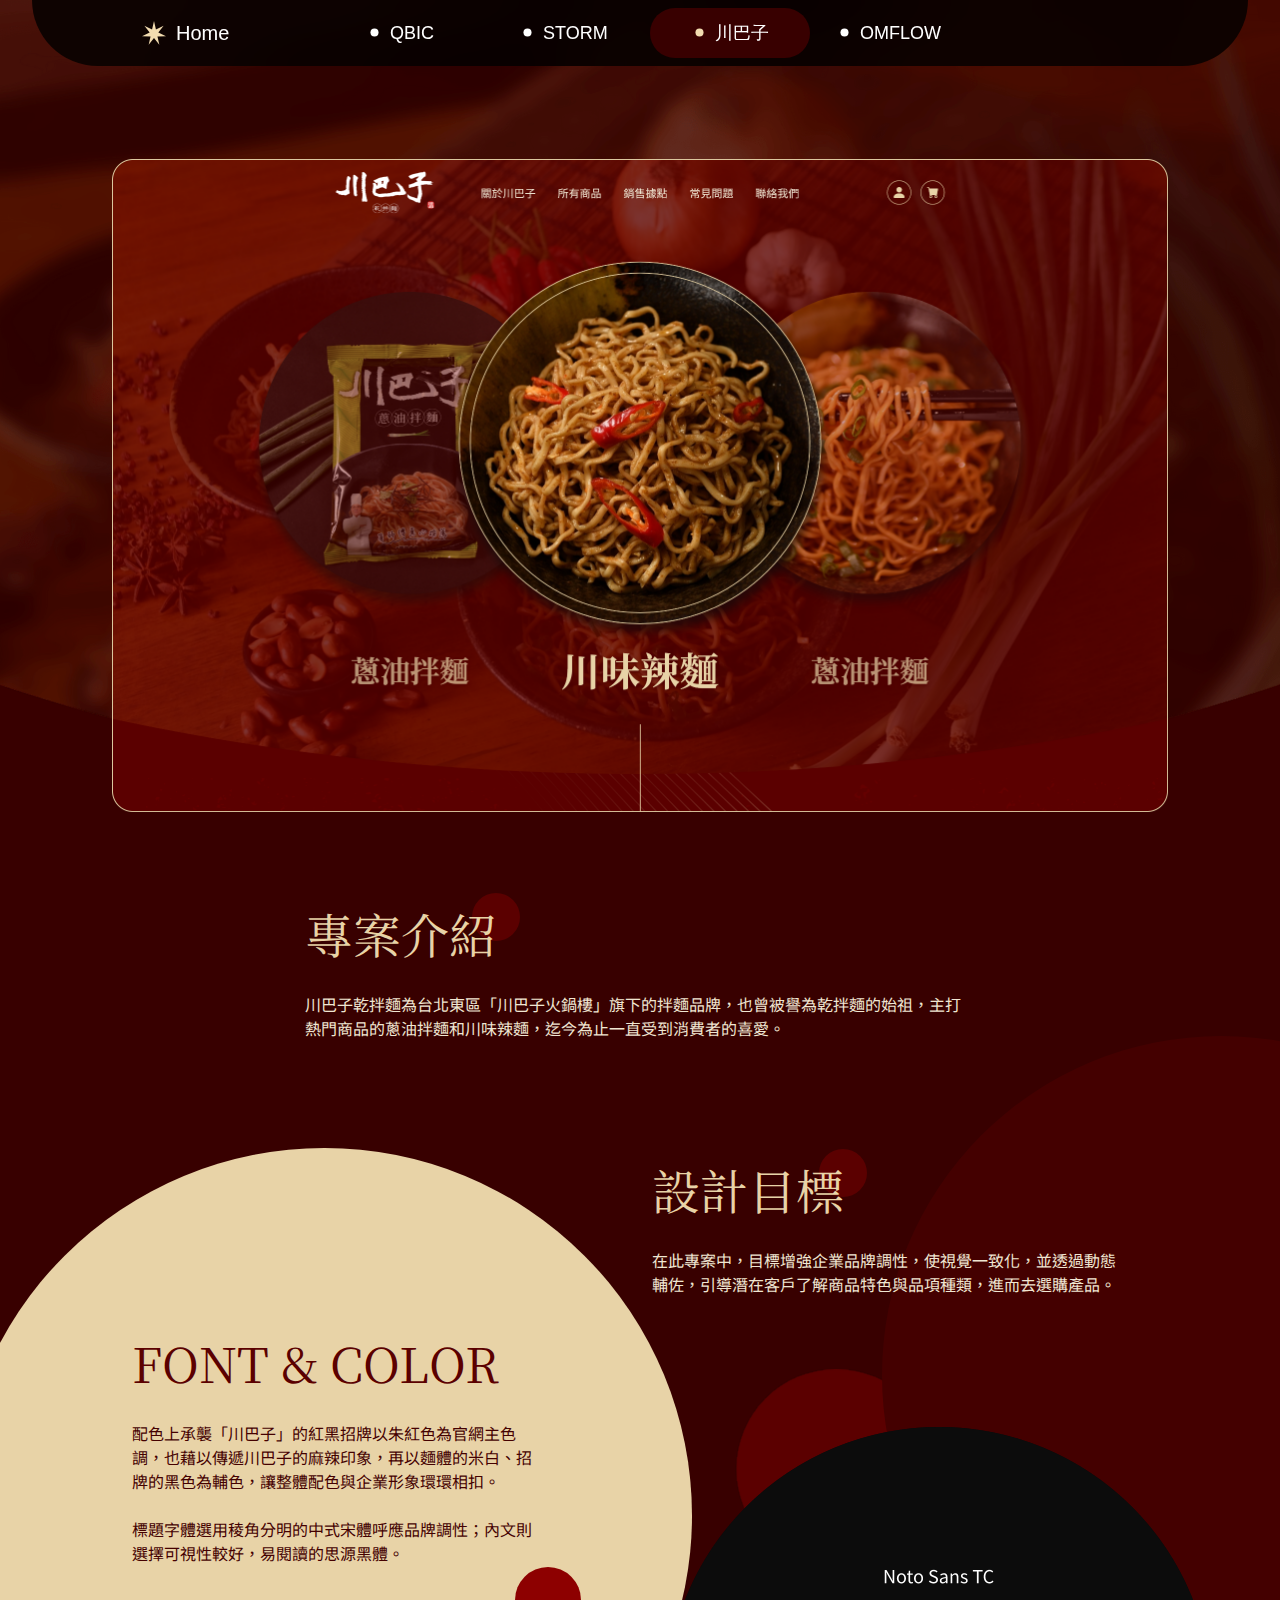
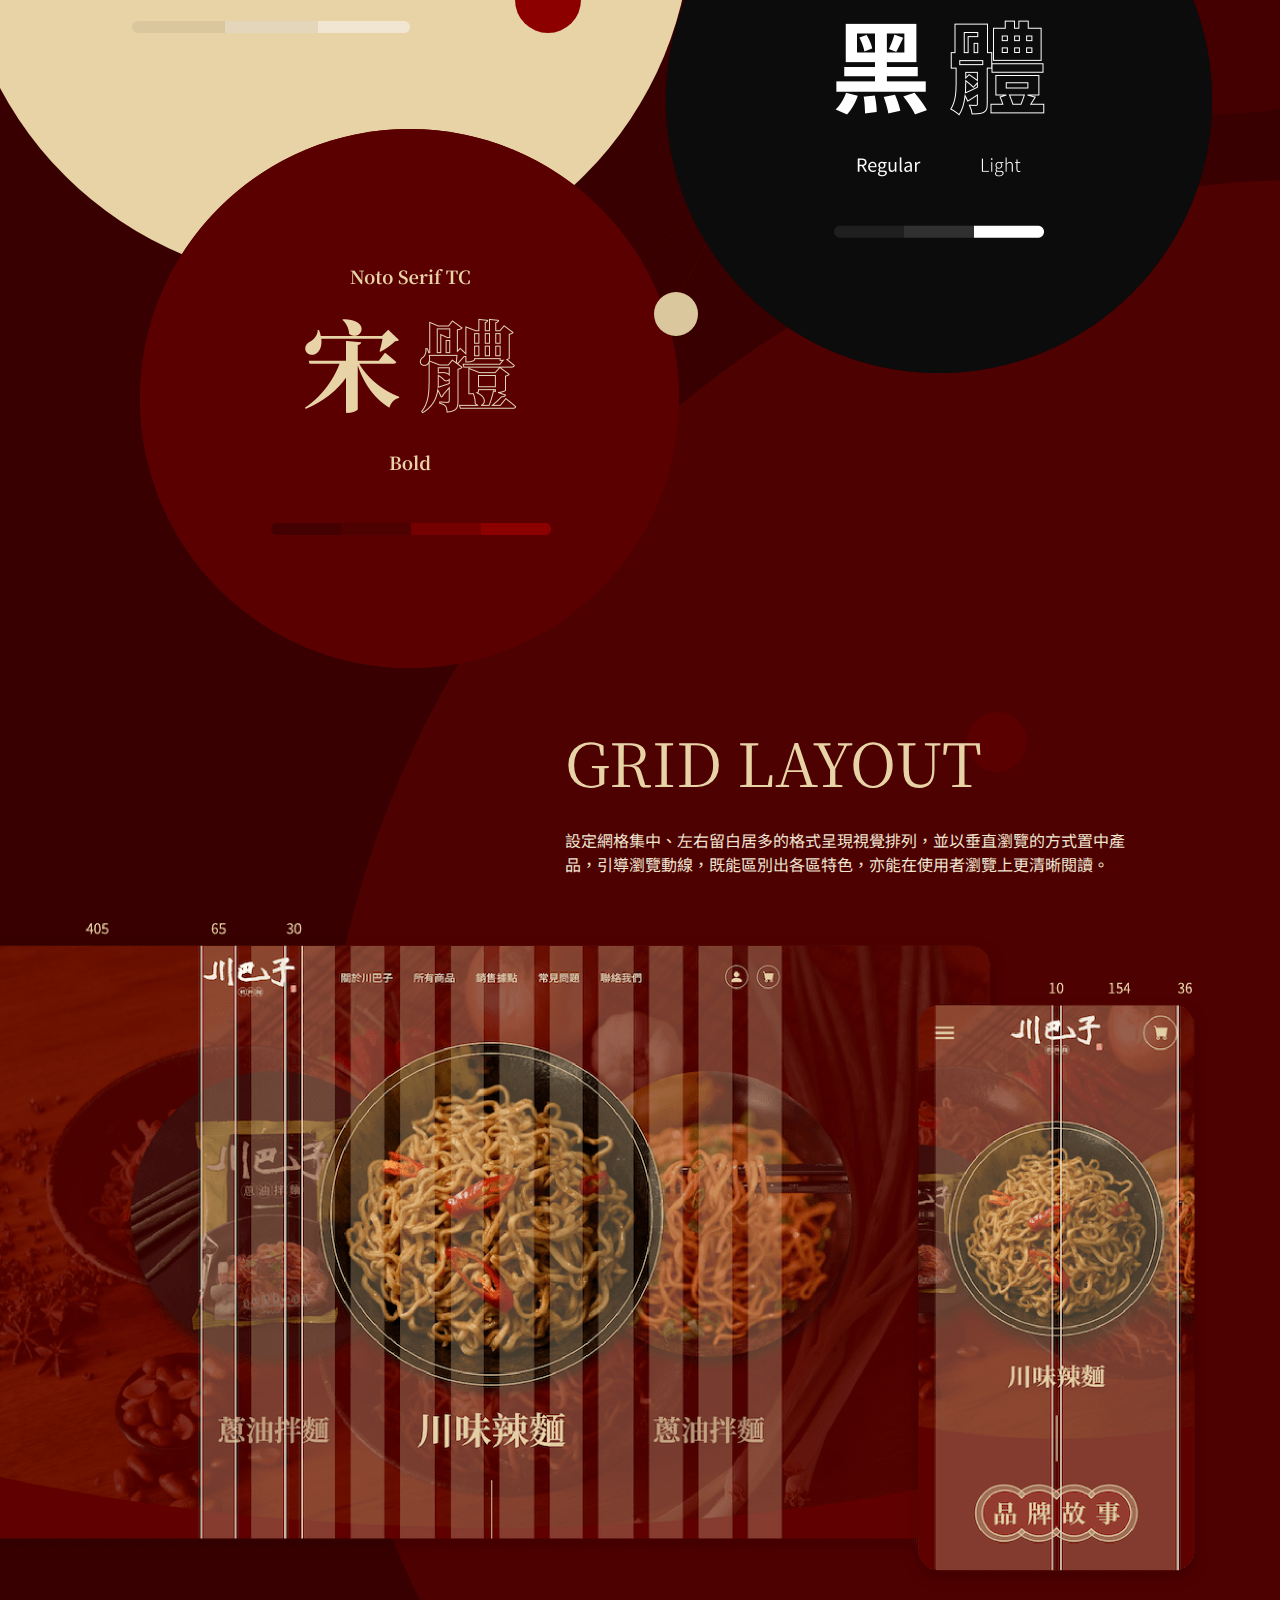
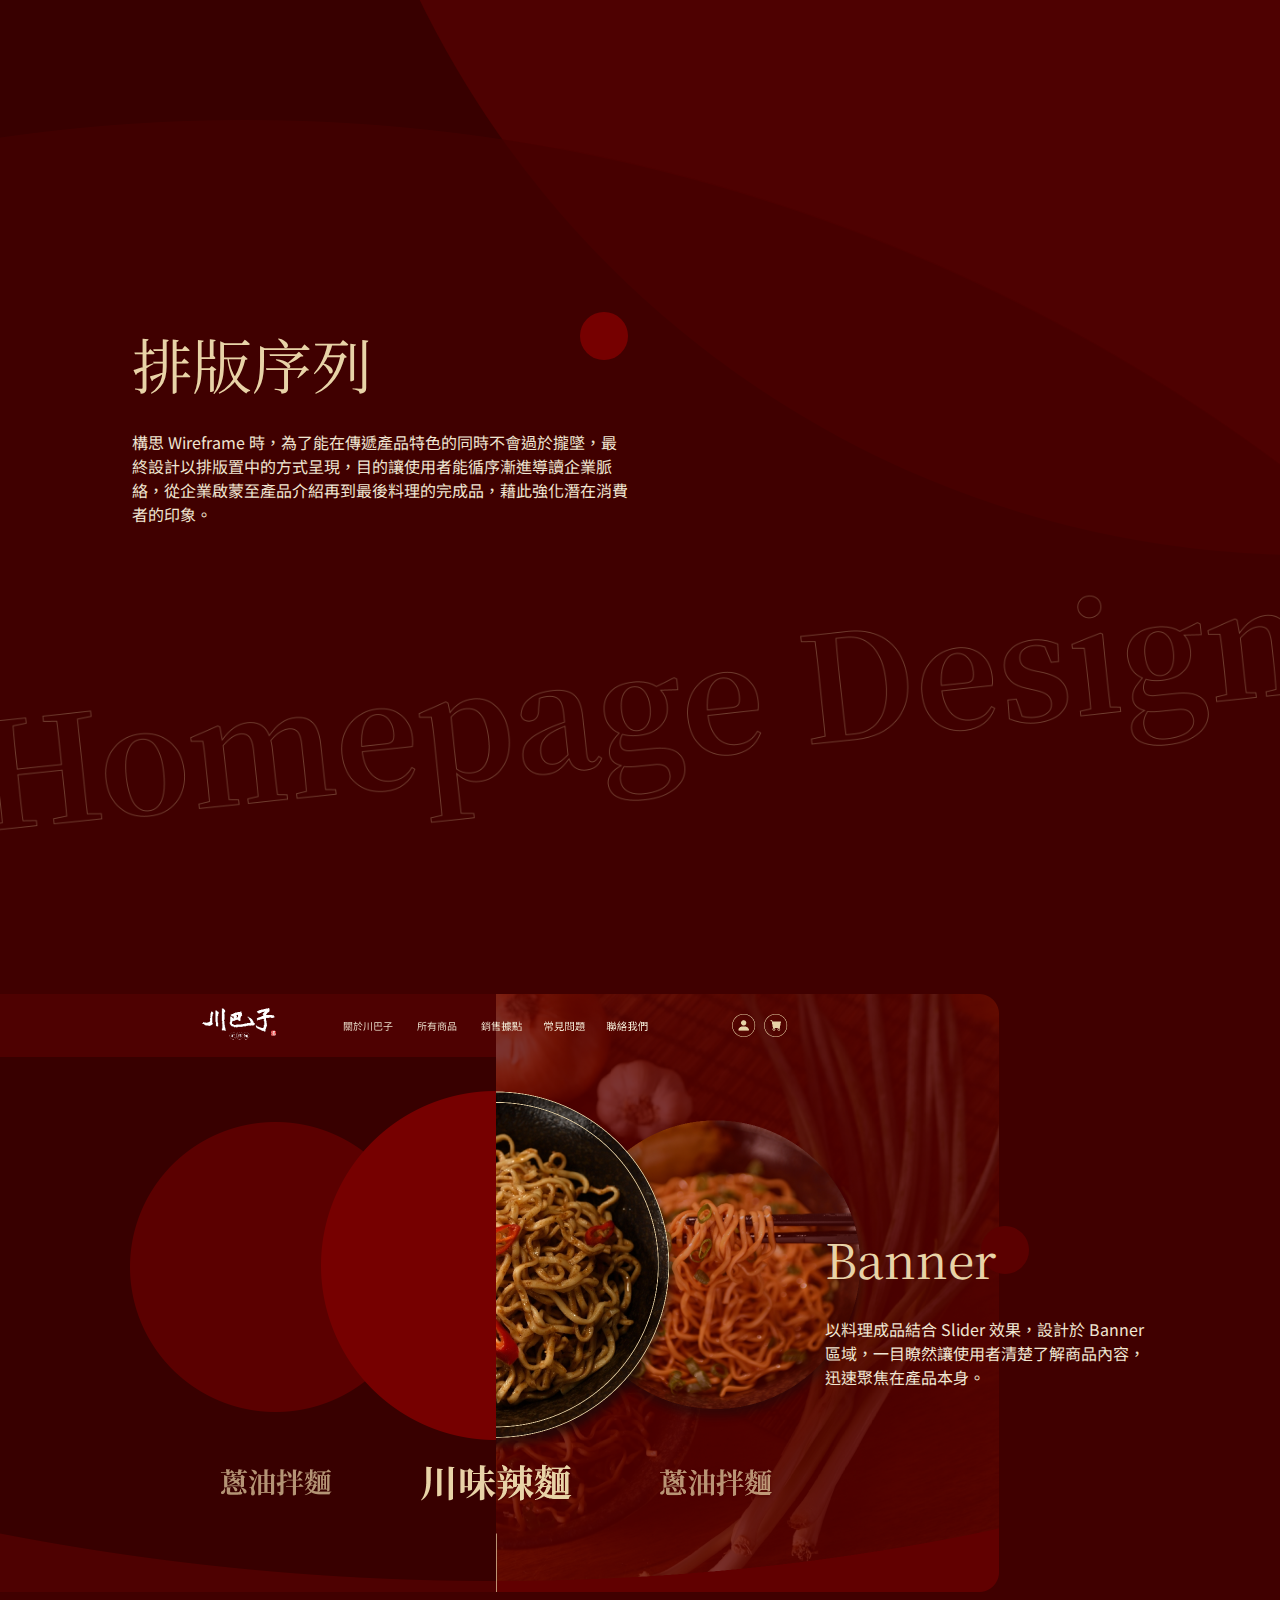
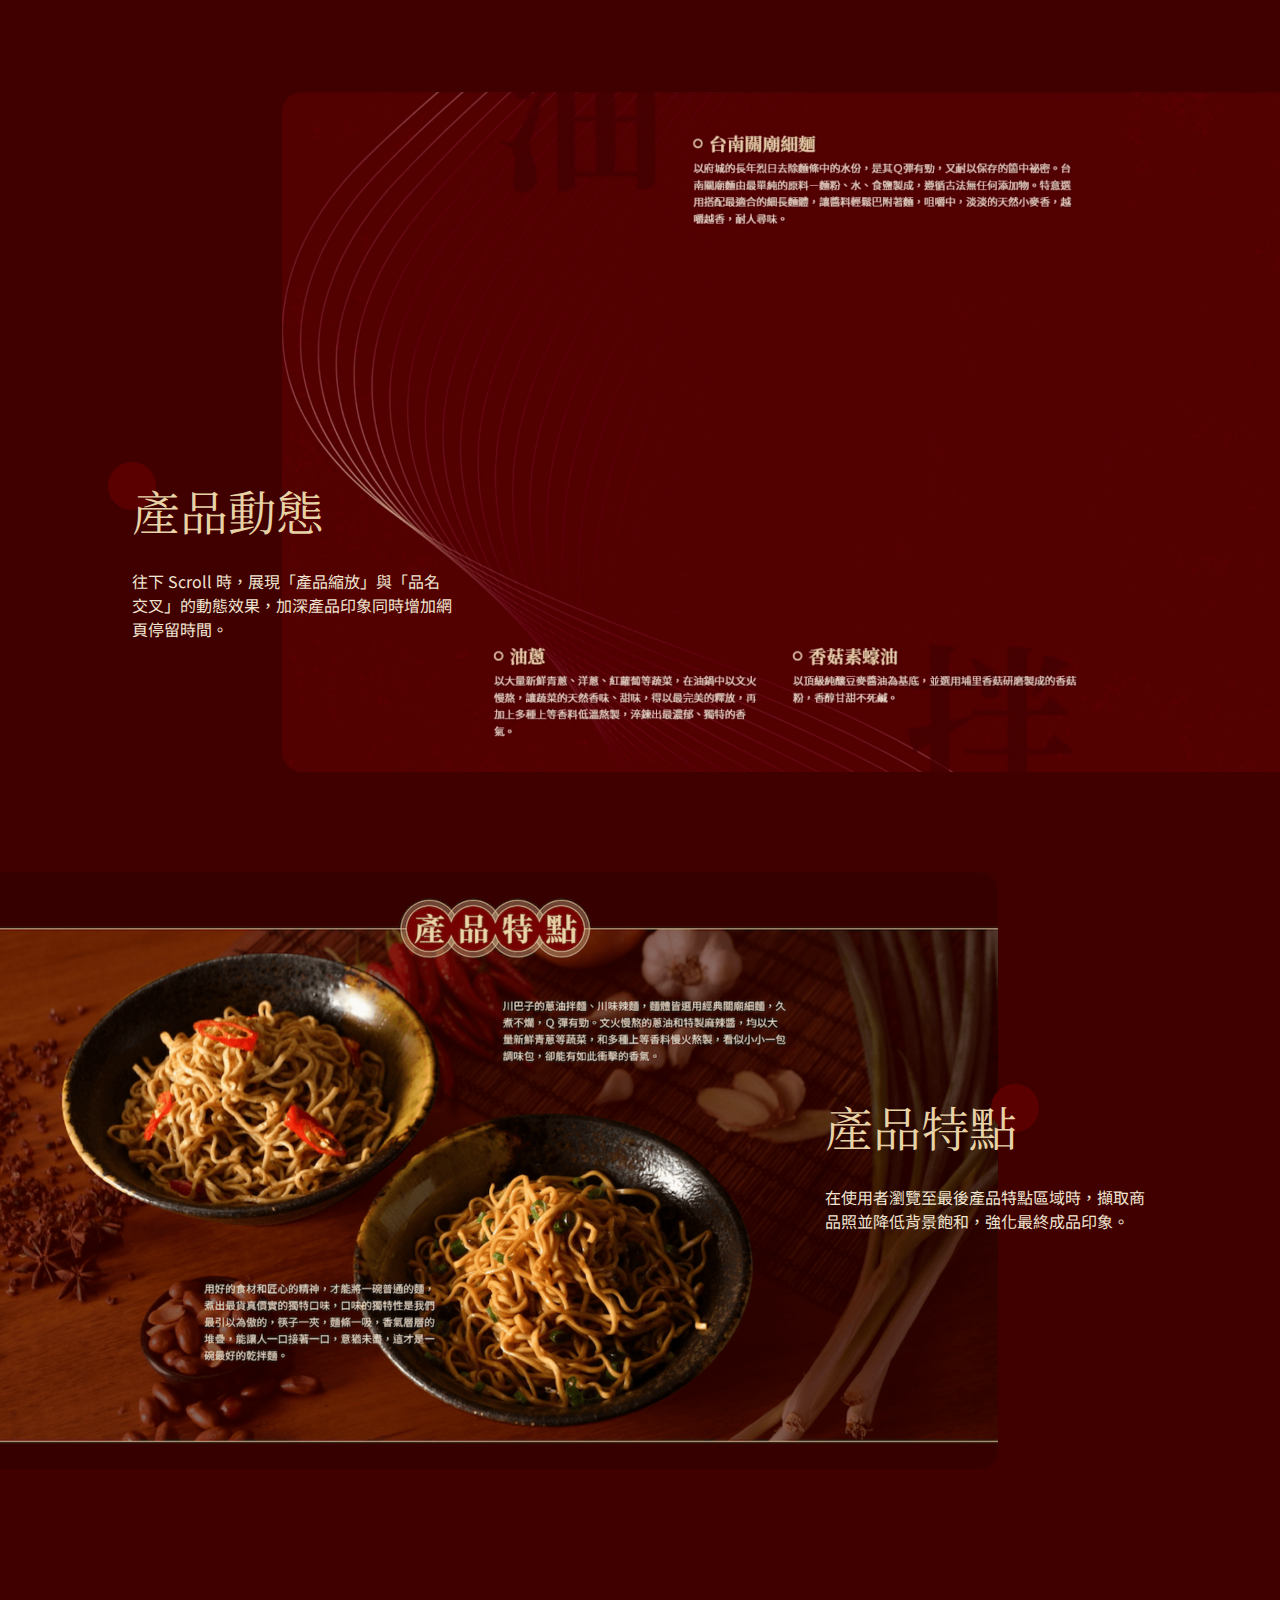
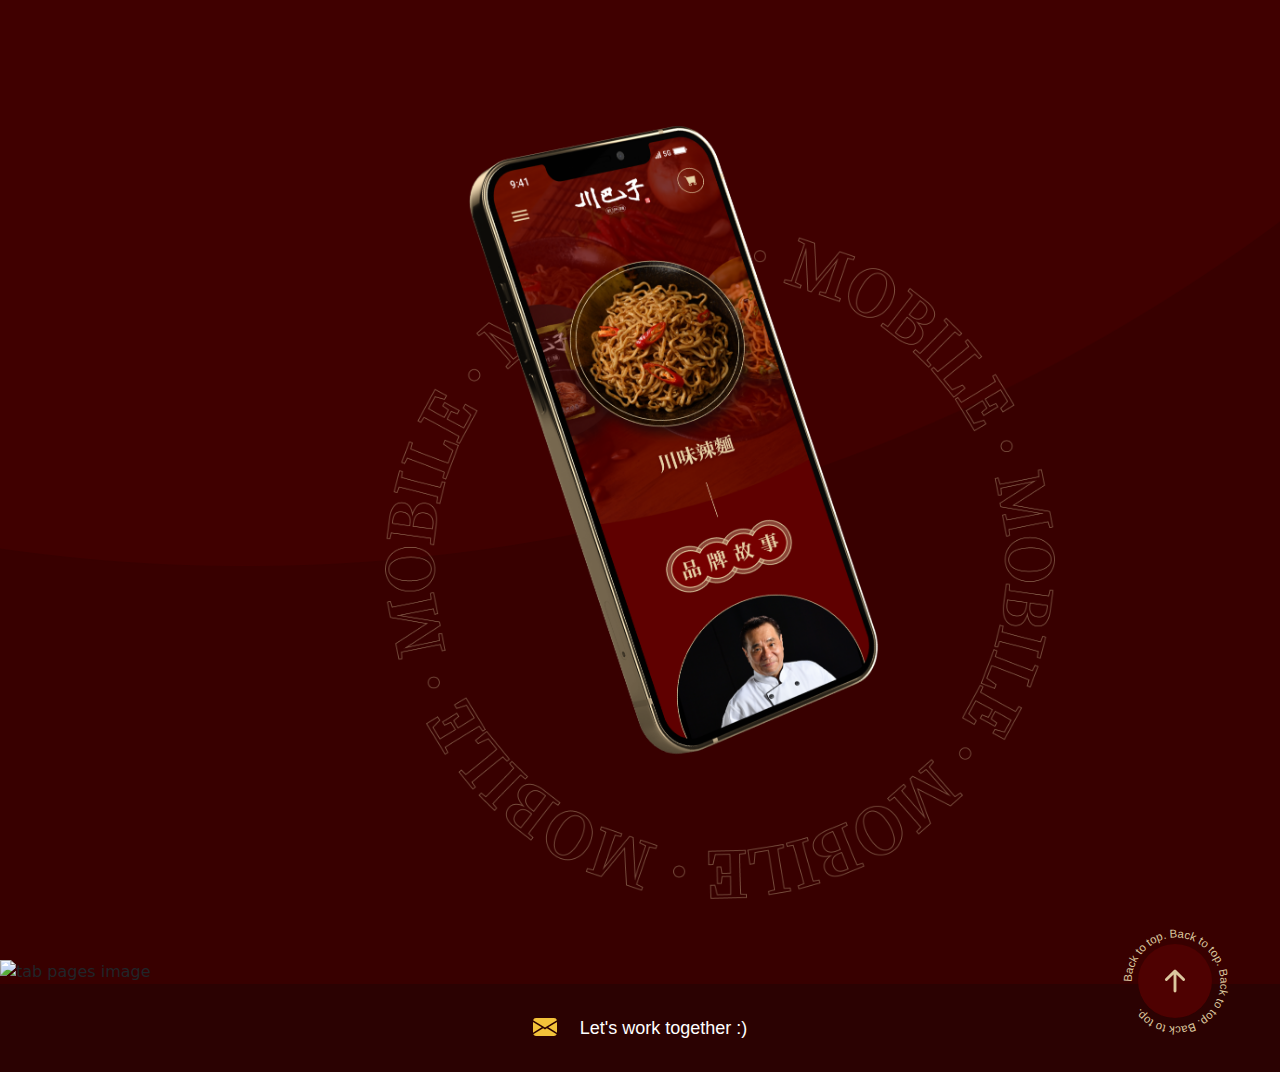
==== commit e968010a: "rwd minor fix." ====
--- a/chuanbazi.html
+++ b/chuanbazi.html
@@ -7,7 +7,7 @@
     <title>Vivian Huang Resume - 川巴子</title>
     <link href="./assets/bootstrap-dist/css/bootstrap.min.css" rel="stylesheet" >
     <link rel="stylesheet" href="https://use.typekit.net/rvw0yjc.css">
-    <link rel="stylesheet" href="./assets/css/app.chuanbazi.css?v=3">
+    <link rel="stylesheet" href="./assets/css/app.chuanbazi.css?v=6">
     <link rel="icon" href="./assets/img/favicon.ico" type="image/x-icon">
   </head>
   <body>
@@ -116,7 +116,7 @@
       </div>
       <div class="container layout-wrapper">
         <div class="row">
-          <div class="col-8 col-xl-6">
+          <div class="col-8 col-xl-6 col-xxl-7">
             <p class="noto-serif heading">排版序列<span></span></p>
             <p class="noto-san-desc">構思 Wireframe 時，為了能在傳遞產品特色的同時不會過於攏墜，最終設計以排版置中的方式呈現，目的讓使用者能循序漸進導讀企業脈絡，從企業啟蒙至產品介紹再到最後料理的完成品，藉此強化潛在消費者的印象。</p>
           </div>
@@ -141,7 +141,12 @@
             <p class="noto-san-desc">往下 Scroll 時，展現「產品縮放」與「品名交叉」的動態效果，加深產品印象同時增加網頁停留時間。</p>
           </div>
           <div class="col-7 col-xl-8">
-            <img class="img2" src="./assets/img/chuanbazi/2023-02-01 18-55-38.gif" alt="video product status image">
+            <div class="img2">
+              <video controls preload="true" autoplay loop muted poster="./assets/img/chuanbazi/video_產品動態@2x.png">
+                <source src="./assets/img/chuanbazi/2023-02-01 18-55-38.mp4" type="video/mp4" />
+             </video>
+            </div>
+            <!--img class="img2" src="./assets/img/chuanbazi/2023-02-01 18-55-38.gif" alt="video product status image"-->
           </div>
         </div>
         <div class="row three">
@@ -155,7 +160,7 @@
         </div>
       </div>
       <div class="w-100 floating-mobile">
-        <img class="mobile" id="bounceObj" src="./assets/img/chuanbazi/mobile@2x.png" alt="mobile image">
+        <img class="mobile" src="./assets/img/chuanbazi/mobile@2x.png" alt="mobile image">
         <img class="bg" src="./assets/img/chuanbazi/圈圈_mobile@2x.png" alt="mobile text circle image">
       </div>
       <div class="w-100">
@@ -195,6 +200,6 @@
       </a>
     </div>
   <script src="./assets/bootstrap-dist/js/bootstrap.bundle.min.js"></script>
-	<script src="./assets/js/app.index.js"></script>
+	<script src="./assets/js/app.index.js?v=1"></script>
   </body>
 </html>
--- a/assets/css/app.chuanbazi.css
+++ b/assets/css/app.chuanbazi.css
@@ -1 +1 @@
-@import"https://fonts.googleapis.com/css2?family=Noto+Sans+TC:wght@400&family=Noto+Serif+TC:wght@700";p,a,h1,h2,h3,h4{font-family:objektiv-mk1,sans-serif}#mobileNotice{height:100%;position:fixed;padding:68px 36px;background-color:#333}#mobileNotice p{color:#fff;font-size:28px}#main header{position:relative;z-index:8;background-color:rgba(0,0,0,.8);border-radius:0px 0px 80px 80px;opacity:1;backdrop-filter:blur(28px);-webkit-backdrop-filter:blur(28px);height:66px;margin-left:-49px;margin-right:-49px;margin-bottom:-66px}@media screen and (min-width: 1200px){#main header{margin-left:-100px;margin-right:-100px}}@media screen and (min-width: 1440px){#main header{height:70px;margin-bottom:-70px}}@media screen and (min-width: 1920px){#main header{height:90px;margin-bottom:-90px}}#main header #homeLink{margin-left:100px;width:115px;margin-right:75px;height:66px}@media screen and (min-width: 1440px){#main header #homeLink{width:180px;height:70px;margin-right:68px}}@media screen and (min-width: 1920px){#main header #homeLink{width:180px;height:90px;margin-right:256px;font-size:22px}}#main header ul{list-style:none;padding:8px 0}@media screen and (min-width: 1920px){#main header ul{padding:10px 0}}#main header ul li{height:50px;margin-right:4px}@media screen and (min-width: 1440px){#main header ul li{height:54px;margin-right:8px}}@media screen and (min-width: 1920px){#main header ul li{height:70px;margin-right:16px}}#main header ul li:nth-child(1) a{padding:0 0 0 30.5px}@media screen and (min-width: 1920px){#main header ul li:nth-child(1) a{padding:0 0 0 37.5px}}#main header ul li:nth-child(2) a{padding:0 0 0 19.5px}@media screen and (min-width: 1920px){#main header ul li:nth-child(2) a{padding:0 0 0 29.5px}}#main header ul li:nth-child(3) a{padding:0 0 0 27.5px}@media screen and (min-width: 1920px){#main header ul li:nth-child(3) a{padding:0 0 0 38.5px}}#main header ul li:nth-child(4) a{padding:0 0 0 8.5px}@media screen and (min-width: 1920px){#main header ul li:nth-child(4) a{padding:0 0 0 18.5px}}#main header ul li a{font-size:18px;line-height:50px;width:160px}@media screen and (min-width: 1440px){#main header ul li a{font-size:18px;line-height:54px;width:160px}}@media screen and (min-width: 1920px){#main header ul li a{font-size:20px;line-height:70px;width:180px}}#main header ul li a.active{background-color:#000;border-radius:32px}@media screen and (min-width: 1920px){#main header ul li a.active{border-radius:50px}}#main header ul li a.active svg{color:#f2dcb0}#main header ul li a svg{width:43px;height:43px;margin-top:-4px;margin-right:-5.5px}#main header a{color:#fff;font-size:20px;text-decoration:none}#main header a:hover{color:#fff}@media screen and (max-width: 768px){footer{position:absolute !important;bottom:0;left:0;right:0}}footer>div{height:88px;background-color:#262626}footer>div a{color:#fff;font-size:18px;line-height:88px;text-decoration:none}footer>div a:hover{color:#fff}footer>div a svg{color:#f3c23a;height:24px;width:24px;margin-top:-5px;margin-right:18px}.bounceObj{-webkit-animation-name:bounce2;-moz-animation-name:bounce2;-ms-animation-name:bounce2;-o-animation-name:bounce2;animation-name:bounce2;-webkit-animation-duration:.8s;-moz-animation-duration:.8s;-ms-animation-duration:.8s;-o-animation-duration:.8s;animation-duration:.8s;-webkit-animation-iteration-count:1;-moz-animation-iteration-count:1;-ms-animation-iteration-count:1;-o-animation-iteration-count:1;animation-iteration-count:1;-webkit-animation-timing-function:ease;-moz-animation-timing-function:ease;-ms-animation-timing-function:ease;-o-animation-timing-function:ease;animation-timing-function:ease}.backtotop{position:relative;z-index:5}.backtotop a{position:absolute;bottom:26px;right:40px;padding:14px;margin:28px;background-color:#7a7a7a;border-radius:50px}.backtotop a:hover .icon{-webkit-animation-name:bounce;-moz-animation-name:bounce;-ms-animation-name:bounce;-o-animation-name:bounce;animation-name:bounce;-webkit-animation-duration:1s;-moz-animation-duration:1s;-ms-animation-duration:1s;-o-animation-duration:1s;animation-duration:1s;-webkit-animation-iteration-count:infinite;-moz-animation-iteration-count:infinite;-ms-animation-iteration-count:infinite;-o-animation-iteration-count:infinite;animation-iteration-count:infinite;-webkit-animation-timing-function:ease;-moz-animation-timing-function:ease;-ms-animation-timing-function:ease;-o-animation-timing-function:ease;animation-timing-function:ease}.backtotop a:hover .circle-text{-webkit-animation-name:rotate;-moz-animation-name:rotate;-ms-animation-name:rotate;-o-animation-name:rotate;animation-name:rotate;-webkit-animation-duration:5s;-moz-animation-duration:5s;-ms-animation-duration:5s;-o-animation-duration:5s;animation-duration:5s;-webkit-animation-iteration-count:infinite;-moz-animation-iteration-count:infinite;-ms-animation-iteration-count:infinite;-o-animation-iteration-count:infinite;animation-iteration-count:infinite;-webkit-animation-timing-function:linear;-moz-animation-timing-function:linear;-ms-animation-timing-function:linear;-o-animation-timing-function:linear;animation-timing-function:linear}.backtotop a .icon{color:#fff;width:46px;height:46px}.backtotop a .circle-text{position:absolute;top:-22px;right:0;left:-22.5px;fill:currentColor;color:#7a7a7a;width:120px;height:120px}@-webkit-keyframes rotate{from{-webkit-transform:rotate(360deg)}to{-webkit-transform:rotate(0)}}@-moz-keyframes rotate{from{-moz-transform:rotate(360deg)}to{-moz-transform:rotate(0)}}@-ms-keyframes rotate{from{-ms-transform:rotate(360deg)}to{-ms-transform:rotate(0)}}@-o-keyframes rotate{from{-o-transform:rotate(360deg)}to{-o-transform:rotate(0)}}@keyframes rotate{from{transform:rotate(360deg)}to{transform:rotate(0)}}@keyframes marquee{0%{transform:translate3d(0, 0, 0)}100%{transform:translate3d(-50%, 0, 0)}}@keyframes spaceScroller{0%{background-position:0 0}100%{background-position:-1440px 0}}@keyframes bounce{0%{transform:translateY(0)}50%{transform:translateY(-2px)}100%{transform:translateY(0)}}@keyframes bounce2{0%{transform:translateY(0)}50%{transform:translateY(-30px)}100%{transform:translateY(0)}}@keyframes leftRight{0%{transform:translateY(0) rotate(90deg)}50%{transform:translateY(-10px) rotate(90deg)}100%{transform:translateY(0) rotate(90deg)}}#main header{background-color:rgba(0,0,0,.8) !important}#main header ul li a.active{background-color:#380000 !important}#main{overflow:hidden}@media screen and (min-width: 992px){#main .container{max-width:832px}}@media screen and (min-width: 1194px){#main .container{max-width:1032px}}@media screen and (min-width: 1200px){#main .container{max-width:1040px}}@media screen and (min-width: 1440px){#main .container{max-width:1184px}}@media screen and (min-width: 1920px){#main .container{max-width:1640px}}footer>div{background-color:#2b0202}.backtotop a{background-color:#4e0101}.backtotop a .circle-text,.backtotop a .icon{color:#dbc79e}@media screen and (min-width: 768px){body{position:relative;background-color:#380000}}.noto-san-desc{color:#f0e6d2;font-family:"Noto Sans TC",sans-serif;font-size:16px;line-height:24px}.noto-serif-desc{color:#8c8c8c;font-family:"Noto Serif TC",sans-serif;font-size:16px;line-height:24px}.noto-serif{font-family:"Noto Serif TC",sans-serif}.noto-serif.heading{color:#e8d3a7;font-size:40px;line-height:57px;margin-bottom:24px}@media screen and (min-width: 1200px){.noto-serif.heading{font-size:48px;line-height:69px}}.noto-serif.desc{color:#8c8c8c;font-size:16px;line-height:24px}.container.bg-grey{position:relative}.container.bg-grey::after{content:"";position:absolute;top:0;left:-140px;right:-140px;bottom:0;z-index:-1;background-color:#272727}.container.bg-grey p{color:#f7f7f7}.container.bg-grey p.noto-desc{color:#cbcbcb}.container.bg-grey hr{color:#fff}.banner{height:712px;width:100%;position:relative;background-size:cover;background-position:center -23px;background-repeat:no-repeat;padding-top:127px}@media screen and (min-width: 1200px){.banner{height:812px;padding-top:159px}}@media screen and (min-width: 1920px){.banner{background-position:center -274px}}.banner .wrapper{opacity:1;width:939px;height:580px;margin:0 auto;position:relative;z-index:2}@media screen and (min-width: 1200px){.banner .wrapper{width:1056px;height:653px}}.into{padding-top:87px;position:relative}.into::after{content:"";position:absolute;top:224px;right:-306px;background:#400 0% 0% no-repeat padding-box;width:552px;height:552px;border-radius:50%;z-index:-1}@media screen and (min-width: 1200px){.into::after{right:-400px;width:678px;height:678px}}.into p.heading{position:relative}.into p.heading span{position:absolute;top:-11px;left:140px;background:#5b0000 0% 0% no-repeat padding-box;width:48px;height:48px;border-radius:50%;z-index:-1}@media screen and (min-width: 1200px){.into p.heading span{top:-6px;left:167px}}.into .sec{margin-top:99px}.into .sec .noto-san-desc{margin-bottom:32px}@media screen and (min-width: 1200px){.into .sec .noto-san-desc{max-width:474px}}.into .font-and-color{position:relative}.into .font-and-color::after{content:"";position:absolute;top:-180px;left:-152px;background:#e8d3a7 0% 0% no-repeat padding-box;width:659px;height:658px;border-radius:50%;z-index:-1}@media screen and (min-width: 1200px){.into .font-and-color::after{left:-163px;width:735px;height:735px}}@media screen and (min-width: 1920px){.into .font-and-color::after{top:-235px;width:885px;height:885px}}.into .font-and-color .heading{color:#5b0000}.into .font-and-color .noto-san-desc{color:#400}.into .font-and-color .color-yellow{margin-top:40px;width:278px;height:auto}.into .line-seven{position:absolute;top:187.5px;left:215.5px;border-bottom:1px solid #5b0000;z-index:-1;width:490px;transform:rotate(34.5deg);transform-origin:left}@media screen and (min-width: 1920px){.into .line-seven{width:645px;transform:rotate(29.2deg)}}.into .line-eight{position:absolute;top:522px;right:-61px;border-bottom:1px solid #5b0000;z-index:-1;width:765px;transform:rotate(-36.9deg);transform-origin:right}@media screen and (min-width: 1920px){.into .line-eight{width:1046px;transform:rotate(-28.3deg)}}.into .vectors{position:absolute;bottom:-340px;left:131px;width:902px;height:705px;z-index:-2}@media screen and (min-width: 1200px){.into .vectors{bottom:-399px;left:293px;width:867px;height:663px}}.spheres{position:relative;z-index:2;height:512px;margin-top:86px}@media screen and (min-width: 1200px){.spheres{height:599px}}.spheres .point{position:relative;width:100%;height:100%;border-radius:50%}.spheres .point .line{position:absolute;border-bottom:1px solid #5b0000;z-index:-1}.spheres .wrapper .font1-wrapper{position:absolute;top:3px;left:81px;right:0;bottom:0;width:460px;height:460px;background:#5b0000 0% 0% no-repeat padding-box;border-radius:50%;z-index:2}@media screen and (min-width: 1200px){.spheres .wrapper .font1-wrapper{top:10px;left:140px;width:539px;height:539px}}@media screen and (min-width: 1920px){.spheres .wrapper .font1-wrapper{width:560px;height:560px}}.spheres .wrapper .font1-wrapper .line{position:absolute;top:269.5px;left:269.5px;border-bottom:1px solid #5b0000;z-index:-1;width:400px;transform:rotate(-32.5deg);transform-origin:left}@media screen and (min-width: 1920px){.spheres .wrapper .font1-wrapper .line{top:280px;left:280px;width:518px;transform:rotate(-18.7deg)}}.spheres .wrapper .font2-wrapper{position:absolute;top:-260px;right:32px;bottom:0;width:426px;height:426px;background:#0c0c0c 0% 0% no-repeat padding-box;border-radius:50%;z-index:2}@media screen and (min-width: 1200px){.spheres .wrapper .font2-wrapper{top:-292px;right:68px;width:546px;height:546px}}.spheres .wrapper .font2-wrapper .line{position:absolute;top:273px;left:273px;border-bottom:1px solid #5b0000;z-index:-1;width:362px;transform:rotate(165deg);transform-origin:left}@media screen and (min-width: 1920px){.spheres .wrapper .font2-wrapper .line{width:668px;transform:rotate(166.6deg)}}.spheres .wrapper .circle1{position:absolute;top:-334px;right:343px;width:200px;height:200px;z-index:1}@media screen and (min-width: 1200px){.spheres .wrapper .circle1{top:-352px;right:483px}}.spheres .wrapper .circle1 .point{background:#5b0000 0% 0% no-repeat padding-box}.spheres .wrapper .circle1 .point .line{top:100px;right:100px;width:325px;transform:rotate(-70.3deg);transform-origin:right}@media screen and (min-width: 1920px){.spheres .wrapper .circle1 .point .line{width:550px;transform:rotate(-41.9deg)}}.spheres .wrapper .circle2{position:absolute;top:-126px;right:598px;width:66px;height:66px;z-index:1}@media screen and (min-width: 1200px){.spheres .wrapper .circle2{top:-152px;right:699px}}@media screen and (min-width: 1920px){.spheres .wrapper .circle2{right:995px}}.spheres .wrapper .circle2 .point{background:#8d0000 0% 0% no-repeat padding-box}.spheres .wrapper .circle2 .point .line{top:33px;right:33px;width:235px;transform:rotate(-98.7deg);transform-origin:right}.spheres .wrapper .circle4{position:absolute;top:40px;right:678px;width:28px;height:28px;background:#5b0000 0% 0% no-repeat padding-box;border-radius:50%;z-index:1}@media screen and (min-width: 1920px){.spheres .wrapper .circle4{top:100px;right:978px}}.spheres .wrapper .circle5{position:absolute;top:158px;left:515px;width:40px;height:40px;z-index:3}@media screen and (min-width: 1200px){.spheres .wrapper .circle5{top:173px;left:654px;width:44px;height:44px}}@media screen and (min-width: 1920px){.spheres .wrapper .circle5{top:355px}}.spheres .wrapper .circle5 .point{background:#dbc79e 0% 0% no-repeat padding-box}.spheres .wrapper .circle5 .point .line{top:22px;right:22px;width:170px;transform:rotate(-245deg);transform-origin:right}@media screen and (min-width: 1920px){.spheres .wrapper .circle5 .point .line{width:354px;transform:rotate(-228.3deg)}}.spheres .wrapper .circle6{position:absolute;top:-116px;left:289px;width:985px;height:1988px;z-index:-1}@media screen and (min-width: 1200px){.spheres .wrapper .circle6{top:48px;left:320px;width:1120px}}@media screen and (min-width: 1920px){.spheres .wrapper .circle6{left:90px;width:1860px}}.spheres .wrapper .line-six{position:absolute;top:972px;left:1314px;border-bottom:1px solid #5b0000;z-index:-2;width:1078px;transform:rotate(238.35deg);transform-origin:left}@media screen and (min-width: 1920px){.spheres .wrapper .line-six{width:1028px;left:1477px;transform:rotate(236.6deg)}}.grid-wrapper{position:relative;z-index:3;height:982px}@media screen and (min-width: 1200px){.grid-wrapper{height:1002px}}@media screen and (min-width: 1920px){.grid-wrapper{height:1282px}}.grid-wrapper .grid{position:absolute;top:290px;left:-104px;z-index:1;width:1021px;height:auto}@media screen and (min-width: 1200px){.grid-wrapper .grid{left:-146px;width:1241px;top:200px}}@media screen and (min-width: 1920px){.grid-wrapper .grid{top:241px;width:1641px}}.grid-wrapper p.heading{position:relative;line-height:69px;margin-bottom:24px}@media screen and (min-width: 1200px){.grid-wrapper p.heading{font-size:60px;line-height:86px}}.grid-wrapper p.heading span{position:absolute;top:-6px;left:260px;background:#5b0000 0% 0% no-repeat padding-box;width:60px;height:60px;border-radius:50%;z-index:-1}@media screen and (min-width: 1200px){.grid-wrapper p.heading span{top:-6px;left:402px}}.bg-circle-wrapper{position:relative;z-index:4}.bg-circle-wrapper .bg-1{width:100%;height:2987px;position:absolute;top:0;left:0}@media screen and (min-width: 1200px){.bg-circle-wrapper .bg-1{width:1440px;height:3646px}}@media screen and (min-width: 1920px){.bg-circle-wrapper .bg-1{width:1920px}}.layout-wrapper{position:relative;z-index:5;padding-top:190px}@media screen and (min-width: 1200px){.layout-wrapper{padding-top:200px}}.layout-wrapper p.heading{position:relative;line-height:69px;margin-bottom:24px}@media screen and (min-width: 1200px){.layout-wrapper p.heading{font-size:60px;line-height:86px}}.layout-wrapper p.heading span{position:absolute;top:-68px;right:64px;background:#760000 0% 0% no-repeat padding-box;width:40px;height:40px;border-radius:50%;z-index:-1}@media screen and (min-width: 1200px){.layout-wrapper p.heading span{top:-8px;right:0;width:48px;height:48px}}.design-wrapper{position:relative;z-index:5;margin-top:50px;margin-bottom:160px}@media screen and (min-width: 1920px){.design-wrapper{margin-top:180px;margin-bottom:320px}}.banner-wrapper{position:relative;z-index:5}@media screen and (min-width: 1200px){.banner-wrapper{padding-bottom:80px}}@media screen and (min-width: 1920px){.banner-wrapper{padding-bottom:290px}}.banner-wrapper .row{margin-bottom:120px;position:relative}@media screen and (min-width: 1200px){.banner-wrapper .row{margin-bottom:100px}}.banner-wrapper .row.one{height:420px}@media screen and (min-width: 1200px){.banner-wrapper .row.one{height:598px}}@media screen and (min-width: 1920px){.banner-wrapper .row.one{height:878px}}.banner-wrapper .row.one p.heading{margin-top:136px}@media screen and (min-width: 1200px){.banner-wrapper .row.one p.heading{margin-top:230px}}@media screen and (min-width: 1920px){.banner-wrapper .row.one p.heading{margin-top:330px}}.banner-wrapper .row.one p.heading span{left:130px;top:-6px}@media screen and (min-width: 1200px){.banner-wrapper .row.one p.heading span{top:2px;left:156px}}.banner-wrapper .row.two{height:486px}@media screen and (min-width: 1200px){.banner-wrapper .row.two{height:680px}}@media screen and (min-width: 1920px){.banner-wrapper .row.two{height:970px}}.banner-wrapper .row.two p.heading{margin-top:204px}@media screen and (min-width: 1200px){.banner-wrapper .row.two p.heading{margin-top:384px}}.banner-wrapper .row.two p.heading span{left:-22px;top:-16px}@media screen and (min-width: 1200px){.banner-wrapper .row.two p.heading span{left:-24px;top:-14px}}.banner-wrapper .row.three{height:427px}@media screen and (min-width: 1200px){.banner-wrapper .row.three{height:597px}}@media screen and (min-width: 1920px){.banner-wrapper .row.three{height:677px}}.banner-wrapper .row.three p.heading{margin-top:160px}@media screen and (min-width: 1200px){.banner-wrapper .row.three p.heading{margin-top:220px}}@media screen and (min-width: 1920px){.banner-wrapper .row.three p.heading{margin-top:300px}}.banner-wrapper .row.three p.heading span{left:136px;top:-10px}@media screen and (min-width: 1200px){.banner-wrapper .row.three p.heading span{left:166px;top:-8px}}.banner-wrapper p.heading{position:relative;margin-bottom:24px}.banner-wrapper p.heading span{position:absolute;top:0;left:60px;background:#5b0000 0% 0% no-repeat padding-box;width:48px;height:48px;border-radius:50%;z-index:-1}.banner-wrapper .img1{width:720px;height:auto;position:absolute;top:0;left:-122px;z-index:-1}@media screen and (min-width: 1200px){.banner-wrapper .img1{left:-128px;width:1007px}}@media screen and (min-width: 1920px){.banner-wrapper .img1{width:1327px}}.banner-wrapper .img2{width:720px;height:auto;position:absolute;top:0;right:-122px;z-index:-1}@media screen and (min-width: 1200px){.banner-wrapper .img2{right:-128px;width:1006px}}@media screen and (min-width: 1920px){.banner-wrapper .img2{width:1306px}}.banner-wrapper .img3{width:720px;height:auto;position:absolute;top:0;left:-122px;z-index:-1}@media screen and (min-width: 1200px){.banner-wrapper .img3{left:-128px;width:1006px}}@media screen and (min-width: 1920px){.banner-wrapper .img3{width:1326px}}.floating-mobile{position:relative;z-index:5;height:911px}.floating-mobile .mobile{width:612px;height:667px;position:absolute;top:46px;left:242px}@media screen and (min-width: 1200px){.floating-mobile .mobile{top:26px;width:666px;height:726px;left:337px}}@media screen and (min-width: 1920px){.floating-mobile .mobile{left:627px}}.floating-mobile .bg{width:600px;height:600px;position:absolute;top:188px;left:297px;z-index:-1;-webkit-animation-name:rotate;-moz-animation-name:rotate;-ms-animation-name:rotate;-o-animation-name:rotate;animation-name:rotate;-webkit-animation-duration:20s;-moz-animation-duration:20s;-ms-animation-duration:20s;-o-animation-duration:20s;animation-duration:20s;-webkit-animation-iteration-count:infinite;-moz-animation-iteration-count:infinite;-ms-animation-iteration-count:infinite;-o-animation-iteration-count:infinite;animation-iteration-count:infinite;-webkit-animation-timing-function:linear;-moz-animation-timing-function:linear;-ms-animation-timing-function:linear;-o-animation-timing-function:linear;animation-timing-function:linear}@media screen and (min-width: 1200px){.floating-mobile .bg{top:180px;width:670px;height:670px;left:385px}}@media screen and (min-width: 1920px){.floating-mobile .bg{left:625px}}
+@import"https://fonts.googleapis.com/css2?family=Noto+Sans+TC:wght@400&family=Noto+Serif+TC:wght@700";p,a,h1,h2,h3,h4{font-family:objektiv-mk1,sans-serif}#mobileNotice{height:100%;position:fixed;padding:68px 36px;background-color:#333}#mobileNotice p{color:#fff;font-size:28px}#main header{position:relative;z-index:8;background-color:rgba(0,0,0,.8);border-radius:0px 0px 80px 80px;opacity:1;backdrop-filter:blur(28px);-webkit-backdrop-filter:blur(28px);height:66px;margin-left:-49px;margin-right:-49px;margin-bottom:-66px}@media screen and (min-width: 1200px){#main header{margin-left:-100px;margin-right:-100px}}@media screen and (min-width: 1440px){#main header{height:70px;margin-bottom:-70px}}@media screen and (min-width: 1920px){#main header{height:90px;margin-bottom:-90px}}#main header #homeLink{margin-left:100px;width:115px;margin-right:75px;height:66px}@media screen and (min-width: 1440px){#main header #homeLink{width:180px;height:70px;margin-right:68px}}@media screen and (min-width: 1920px){#main header #homeLink{width:180px;height:90px;margin-right:256px;font-size:22px}}#main header ul{list-style:none;padding:8px 0}@media screen and (min-width: 1920px){#main header ul{padding:10px 0}}#main header ul li{height:50px;margin-right:4px}@media screen and (min-width: 1440px){#main header ul li{height:54px;margin-right:8px}}@media screen and (min-width: 1920px){#main header ul li{height:70px;margin-right:16px}}#main header ul li:nth-child(1) a{padding:0 0 0 30.5px}@media screen and (min-width: 1920px){#main header ul li:nth-child(1) a{padding:0 0 0 37.5px}}#main header ul li:nth-child(2) a{padding:0 0 0 19.5px}@media screen and (min-width: 1920px){#main header ul li:nth-child(2) a{padding:0 0 0 29.5px}}#main header ul li:nth-child(3) a{padding:0 0 0 27.5px}@media screen and (min-width: 1920px){#main header ul li:nth-child(3) a{padding:0 0 0 38.5px}}#main header ul li:nth-child(4) a{padding:0 0 0 8.5px}@media screen and (min-width: 1920px){#main header ul li:nth-child(4) a{padding:0 0 0 18.5px}}#main header ul li a{font-size:18px;line-height:50px;width:160px}@media screen and (min-width: 1440px){#main header ul li a{font-size:18px;line-height:54px;width:160px}}@media screen and (min-width: 1920px){#main header ul li a{font-size:20px;line-height:70px;width:180px}}#main header ul li a.active{background-color:#000;border-radius:32px}@media screen and (min-width: 1920px){#main header ul li a.active{border-radius:50px}}#main header ul li a.active svg{color:#f2dcb0}#main header ul li a svg{width:43px;height:43px;margin-top:-4px;margin-right:-5.5px}#main header a{color:#fff;font-size:20px;text-decoration:none}#main header a:hover{color:#fff}@media screen and (max-width: 768px){footer{position:absolute !important;bottom:0;left:0;right:0}}footer>div{height:88px;background-color:#262626}footer>div a{color:#fff;font-size:18px;line-height:88px;text-decoration:none}footer>div a:hover{color:#fff}footer>div a svg{color:#f3c23a;height:24px;width:24px;margin-top:-5px;margin-right:18px}.bounceObj{-webkit-animation-name:bounce2;-moz-animation-name:bounce2;-ms-animation-name:bounce2;-o-animation-name:bounce2;animation-name:bounce2;-webkit-animation-duration:.8s;-moz-animation-duration:.8s;-ms-animation-duration:.8s;-o-animation-duration:.8s;animation-duration:.8s;-webkit-animation-iteration-count:1;-moz-animation-iteration-count:1;-ms-animation-iteration-count:1;-o-animation-iteration-count:1;animation-iteration-count:1;-webkit-animation-timing-function:ease;-moz-animation-timing-function:ease;-ms-animation-timing-function:ease;-o-animation-timing-function:ease;animation-timing-function:ease}.backtotop{position:relative;z-index:5}.backtotop a{position:absolute;bottom:26px;right:40px;padding:14px;margin:28px;background-color:#7a7a7a;border-radius:50px}.backtotop a:hover .icon{-webkit-animation-name:bounce;-moz-animation-name:bounce;-ms-animation-name:bounce;-o-animation-name:bounce;animation-name:bounce;-webkit-animation-duration:1s;-moz-animation-duration:1s;-ms-animation-duration:1s;-o-animation-duration:1s;animation-duration:1s;-webkit-animation-iteration-count:infinite;-moz-animation-iteration-count:infinite;-ms-animation-iteration-count:infinite;-o-animation-iteration-count:infinite;animation-iteration-count:infinite;-webkit-animation-timing-function:ease;-moz-animation-timing-function:ease;-ms-animation-timing-function:ease;-o-animation-timing-function:ease;animation-timing-function:ease}.backtotop a:hover .circle-text{-webkit-animation-name:rotate;-moz-animation-name:rotate;-ms-animation-name:rotate;-o-animation-name:rotate;animation-name:rotate;-webkit-animation-duration:5s;-moz-animation-duration:5s;-ms-animation-duration:5s;-o-animation-duration:5s;animation-duration:5s;-webkit-animation-iteration-count:infinite;-moz-animation-iteration-count:infinite;-ms-animation-iteration-count:infinite;-o-animation-iteration-count:infinite;animation-iteration-count:infinite;-webkit-animation-timing-function:linear;-moz-animation-timing-function:linear;-ms-animation-timing-function:linear;-o-animation-timing-function:linear;animation-timing-function:linear}.backtotop a .icon{color:#fff;width:46px;height:46px}.backtotop a .circle-text{position:absolute;top:-22px;right:0;left:-22.5px;fill:currentColor;color:#7a7a7a;width:120px;height:120px}@-webkit-keyframes rotate{from{-webkit-transform:rotate(360deg)}to{-webkit-transform:rotate(0)}}@-moz-keyframes rotate{from{-moz-transform:rotate(360deg)}to{-moz-transform:rotate(0)}}@-ms-keyframes rotate{from{-ms-transform:rotate(360deg)}to{-ms-transform:rotate(0)}}@-o-keyframes rotate{from{-o-transform:rotate(360deg)}to{-o-transform:rotate(0)}}@keyframes rotate{from{transform:rotate(360deg)}to{transform:rotate(0)}}@keyframes marquee{0%{transform:translate3d(0, 0, 0)}100%{transform:translate3d(-50%, 0, 0)}}@keyframes spaceScroller{0%{background-position:0 0}100%{background-position:-1440px 0}}@keyframes bounce{0%{transform:translateY(0)}50%{transform:translateY(-2px)}100%{transform:translateY(0)}}@keyframes bounce2{0%{transform:translateY(0)}50%{transform:translateY(-30px)}100%{transform:translateY(0)}}@keyframes leftRight{0%{transform:rotate(90deg) scaleX(0.5)}50%{transform:rotate(90deg) scaleX(1)}100%{transform:rotate(90deg) scaleX(0.5)}}#main header{background-color:rgba(0,0,0,.8) !important}#main header ul li a.active{background-color:#380000 !important}#main{overflow:hidden}@media screen and (min-width: 992px){#main .container{max-width:832px}}@media screen and (min-width: 1194px){#main .container{max-width:1032px}}@media screen and (min-width: 1200px){#main .container{max-width:1040px}}@media screen and (min-width: 1440px){#main .container{max-width:1184px}}@media screen and (min-width: 1920px){#main .container{max-width:1640px}}footer>div{background-color:#2b0202}.backtotop a{background-color:#4e0101}.backtotop a .circle-text,.backtotop a .icon{color:#dbc79e}@media screen and (min-width: 768px){body{position:relative;background-color:#380000}}.noto-san-desc{color:#f0e6d2;font-family:"Noto Sans TC",sans-serif;font-size:16px;line-height:24px}.noto-serif-desc{color:#8c8c8c;font-family:"Noto Serif TC",sans-serif;font-size:16px;line-height:24px}.noto-serif{font-family:"Noto Serif TC",sans-serif}.noto-serif.heading{color:#e8d3a7;font-size:40px;line-height:57px;margin-bottom:24px}@media screen and (min-width: 1200px){.noto-serif.heading{font-size:48px;line-height:69px}}.noto-serif.desc{color:#8c8c8c;font-size:16px;line-height:24px}.container.bg-grey{position:relative}.container.bg-grey::after{content:"";position:absolute;top:0;left:-140px;right:-140px;bottom:0;z-index:-1;background-color:#272727}.container.bg-grey p{color:#f7f7f7}.container.bg-grey p.noto-desc{color:#cbcbcb}.container.bg-grey hr{color:#fff}.banner{height:712px;width:100%;position:relative;background-size:cover;background-position:center -23px;background-repeat:no-repeat;padding-top:127px}@media screen and (min-width: 1200px){.banner{height:812px;padding-top:159px}}@media screen and (min-width: 1920px){.banner{height:975px;background-position:center -114px}}.banner .wrapper{opacity:1;width:939px;height:580px;margin:0 auto;position:relative;z-index:2}@media screen and (min-width: 1200px){.banner .wrapper{width:1056px;height:653px}}@media screen and (min-width: 1920px){.banner .wrapper{width:1320px;height:815px}}.into{padding-top:87px;position:relative}@media screen and (min-width: 1920px){.into{padding-top:95px}}.into::after{content:"";position:absolute;top:224px;right:-306px;background:#400 0% 0% no-repeat padding-box;width:552px;height:552px;border-radius:50%;z-index:-1}@media screen and (min-width: 1200px){.into::after{right:-400px;width:678px;height:678px}}.into p.heading{position:relative}.into p.heading span{position:absolute;top:-11px;left:140px;background:#5b0000 0% 0% no-repeat padding-box;width:48px;height:48px;border-radius:50%;z-index:-1}@media screen and (min-width: 1200px){.into p.heading span{top:-6px;left:167px}}.into .sec{margin-top:99px}@media screen and (min-width: 1920px){.into .sec{margin-bottom:40px}}.into .sec .noto-san-desc{margin-bottom:32px}@media screen and (min-width: 1200px){.into .sec .noto-san-desc{max-width:474px}}@media screen and (min-width: 1920px){.into .sec .noto-san-desc{max-width:524px}}.into .font-and-color{position:relative}.into .font-and-color::after{content:"";position:absolute;top:-180px;left:-152px;background:#e8d3a7 0% 0% no-repeat padding-box;width:659px;height:658px;border-radius:50%;z-index:-1}@media screen and (min-width: 1200px){.into .font-and-color::after{left:-163px;width:735px;height:735px}}@media screen and (min-width: 1920px){.into .font-and-color::after{top:-235px;width:885px;height:885px}}.into .font-and-color .heading{color:#5b0000}.into .font-and-color .noto-san-desc{color:#400}.into .font-and-color .color-yellow{margin-top:40px;width:278px;height:auto}.into .line-seven{position:absolute;top:187.5px;left:215.5px;border-bottom:1px solid #5b0000;z-index:-1;width:490px;transform:rotate(34.5deg);transform-origin:left}@media screen and (min-width: 1920px){.into .line-seven{width:645px;transform:rotate(29.2deg)}}.into .line-eight{position:absolute;top:522px;right:-61px;border-bottom:1px solid #5b0000;z-index:-1;width:765px;transform:rotate(-36.9deg);transform-origin:right}@media screen and (min-width: 1920px){.into .line-eight{width:1046px;transform:rotate(-28.3deg)}}.into .vectors{position:absolute;bottom:-340px;left:131px;width:902px;height:705px;z-index:-2}@media screen and (min-width: 1200px){.into .vectors{bottom:-399px;left:293px;width:867px;height:663px}}@media screen and (min-width: 1920px){.into .vectors{bottom:-609px;left:340px;width:1200px;height:auto}}.spheres{position:relative;z-index:2;height:512px;margin-top:86px}@media screen and (min-width: 1200px){.spheres{height:599px}}@media screen and (min-width: 1920px){.spheres{height:839px}}.spheres .point{position:relative;width:100%;height:100%;border-radius:50%}.spheres .point .line{position:absolute;border-bottom:1px solid #5b0000;z-index:-1}.spheres .wrapper .font1-wrapper{position:absolute;top:3px;left:81px;right:0;bottom:0;width:460px;height:460px;background:#5b0000 0% 0% no-repeat padding-box;border-radius:50%;z-index:2}@media screen and (min-width: 1200px){.spheres .wrapper .font1-wrapper{top:10px;left:140px;width:539px;height:539px}}@media screen and (min-width: 1920px){.spheres .wrapper .font1-wrapper{top:150px;left:210px;width:620px;height:620px}}.spheres .wrapper .font1-wrapper .line{position:absolute;top:269.5px;left:269.5px;border-bottom:1px solid #5b0000;z-index:-1;width:400px;transform:rotate(-32.5deg);transform-origin:left}@media screen and (min-width: 1920px){.spheres .wrapper .font1-wrapper .line{top:280px;left:280px;width:518px;transform:rotate(-18.7deg)}}.spheres .wrapper .font2-wrapper{position:absolute;top:-260px;right:32px;bottom:0;width:426px;height:426px;background:#0c0c0c 0% 0% no-repeat padding-box;border-radius:50%;z-index:2}@media screen and (min-width: 1200px){.spheres .wrapper .font2-wrapper{top:-292px;right:68px;width:546px;height:546px}}@media screen and (min-width: 1920px){.spheres .wrapper .font2-wrapper{right:174px;width:676px;height:676px}}.spheres .wrapper .font2-wrapper .line{position:absolute;top:273px;left:273px;border-bottom:1px solid #5b0000;z-index:-1;width:362px;transform:rotate(165deg);transform-origin:left}@media screen and (min-width: 1920px){.spheres .wrapper .font2-wrapper .line{width:668px;transform:rotate(166.6deg)}}.spheres .wrapper .circle1{position:absolute;top:-334px;right:343px;width:200px;height:200px;z-index:1}@media screen and (min-width: 1200px){.spheres .wrapper .circle1{top:-352px;right:483px}}.spheres .wrapper .circle1 .point{background:#5b0000 0% 0% no-repeat padding-box}.spheres .wrapper .circle1 .point .line{top:100px;right:100px;width:325px;transform:rotate(-70.3deg);transform-origin:right}@media screen and (min-width: 1920px){.spheres .wrapper .circle1 .point .line{width:550px;transform:rotate(-41.9deg)}}.spheres .wrapper .circle2{position:absolute;top:-126px;right:598px;width:66px;height:66px;z-index:1}@media screen and (min-width: 1200px){.spheres .wrapper .circle2{top:-152px;right:699px}}@media screen and (min-width: 1920px){.spheres .wrapper .circle2{right:1018px}}.spheres .wrapper .circle2 .point{background:#8d0000 0% 0% no-repeat padding-box}.spheres .wrapper .circle2 .point .line{top:33px;right:33px;width:235px;transform:rotate(-98.7deg);transform-origin:right}.spheres .wrapper .circle4{position:absolute;top:40px;right:678px;width:28px;height:28px;background:#5b0000 0% 0% no-repeat padding-box;border-radius:50%;z-index:1}@media screen and (min-width: 1920px){.spheres .wrapper .circle4{top:100px;right:978px}}.spheres .wrapper .circle5{position:absolute;top:158px;left:515px;width:40px;height:40px;z-index:3}@media screen and (min-width: 1200px){.spheres .wrapper .circle5{top:173px;left:654px;width:44px;height:44px}}@media screen and (min-width: 1920px){.spheres .wrapper .circle5{top:355px;left:804px}}.spheres .wrapper .circle5 .point{background:#dbc79e 0% 0% no-repeat padding-box}.spheres .wrapper .circle5 .point .line{top:22px;right:22px;width:170px;transform:rotate(-245deg);transform-origin:right}@media screen and (min-width: 1920px){.spheres .wrapper .circle5 .point .line{width:354px;transform:rotate(-228.3deg)}}.spheres .wrapper .circle6{position:absolute;top:-116px;left:289px;width:985px;height:1988px;z-index:-1}@media screen and (min-width: 1200px){.spheres .wrapper .circle6{top:48px;left:320px;width:1120px}}@media screen and (min-width: 1920px){.spheres .wrapper .circle6{left:280px;width:1860px;height:2728px}}.spheres .wrapper .line-six{position:absolute;top:972px;left:1314px;border-bottom:1px solid #5b0000;z-index:-2;width:1078px;transform:rotate(238.35deg);transform-origin:left}@media screen and (min-width: 1920px){.spheres .wrapper .line-six{width:1028px;left:1477px;transform:rotate(236.6deg)}}.grid-wrapper{position:relative;z-index:3;height:922px}@media screen and (min-width: 1200px){.grid-wrapper{height:1002px}}@media screen and (min-width: 1920px){.grid-wrapper{height:1440px}}.grid-wrapper .grid{position:absolute;top:240px;left:-104px;z-index:1;width:1021px;height:auto}@media screen and (min-width: 1200px){.grid-wrapper .grid{left:-146px;width:1241px;top:200px}}@media screen and (min-width: 1920px){.grid-wrapper .grid{top:301px;width:1740px;left:-170px}}.grid-wrapper p.heading{position:relative;line-height:69px;margin-bottom:24px}@media screen and (min-width: 1200px){.grid-wrapper p.heading{font-size:60px;line-height:86px}}.grid-wrapper p.heading span{position:absolute;top:-6px;left:260px;background:#5b0000 0% 0% no-repeat padding-box;width:60px;height:60px;border-radius:50%;z-index:-1}@media screen and (min-width: 1200px){.grid-wrapper p.heading span{top:-6px;left:402px}}.bg-circle-wrapper{position:relative;z-index:4}.bg-circle-wrapper .bg-1{width:100%;height:2987px;position:absolute;top:0;left:0}@media screen and (min-width: 1200px){.bg-circle-wrapper .bg-1{width:1440px;height:3646px}}@media screen and (min-width: 1920px){.bg-circle-wrapper .bg-1{width:1920px;height:4800px}}.layout-wrapper{position:relative;z-index:5;padding-top:190px}@media screen and (min-width: 1200px){.layout-wrapper{padding-top:200px}}@media screen and (min-width: 1920px){.layout-wrapper{padding-top:280px}}.layout-wrapper p.heading{position:relative;line-height:69px;margin-bottom:24px}@media screen and (min-width: 1200px){.layout-wrapper p.heading{font-size:60px;line-height:86px}}.layout-wrapper p.heading span{position:absolute;top:-38px;right:64px;background:#760000 0% 0% no-repeat padding-box;width:40px;height:40px;border-radius:50%;z-index:-1}@media screen and (min-width: 1200px){.layout-wrapper p.heading span{top:-8px;right:0;width:48px;height:48px}}@media screen and (min-width: 1920px){.layout-wrapper p.heading span{top:-24px}}.design-wrapper{position:relative;z-index:5;margin-top:50px;margin-bottom:160px}@media screen and (min-width: 1920px){.design-wrapper{margin-top:140px;margin-bottom:320px}}.banner-wrapper{position:relative;z-index:5}@media screen and (min-width: 1200px){.banner-wrapper{padding-bottom:80px}}@media screen and (min-width: 1920px){.banner-wrapper{padding-bottom:154px}}.banner-wrapper .row{margin-bottom:120px;position:relative}@media screen and (min-width: 1200px){.banner-wrapper .row{margin-bottom:100px}}.banner-wrapper .row.one{height:420px}@media screen and (min-width: 1200px){.banner-wrapper .row.one{height:598px}}@media screen and (min-width: 1920px){.banner-wrapper .row.one{height:878px}}.banner-wrapper .row.one p.heading{margin-top:136px}@media screen and (min-width: 1200px){.banner-wrapper .row.one p.heading{margin-top:230px}}@media screen and (min-width: 1920px){.banner-wrapper .row.one p.heading{margin-top:330px}}.banner-wrapper .row.one p.heading span{left:130px;top:-6px}@media screen and (min-width: 1200px){.banner-wrapper .row.one p.heading span{top:2px;left:156px}}.banner-wrapper .row.two{height:486px}@media screen and (min-width: 1200px){.banner-wrapper .row.two{height:680px}}@media screen and (min-width: 1920px){.banner-wrapper .row.two{height:970px}}.banner-wrapper .row.two p.heading{margin-top:204px}@media screen and (min-width: 1200px){.banner-wrapper .row.two p.heading{margin-top:384px}}.banner-wrapper .row.two p.heading span{left:-22px;top:-16px}@media screen and (min-width: 1200px){.banner-wrapper .row.two p.heading span{left:-24px;top:-14px}}.banner-wrapper .row.three{height:427px}@media screen and (min-width: 1200px){.banner-wrapper .row.three{height:597px}}@media screen and (min-width: 1920px){.banner-wrapper .row.three{height:677px}}.banner-wrapper .row.three p.heading{margin-top:160px}@media screen and (min-width: 1200px){.banner-wrapper .row.three p.heading{margin-top:220px}}@media screen and (min-width: 1920px){.banner-wrapper .row.three p.heading{margin-top:300px}}.banner-wrapper .row.three p.heading span{left:136px;top:-10px}@media screen and (min-width: 1200px){.banner-wrapper .row.three p.heading span{left:166px;top:-8px}}.banner-wrapper p.heading{position:relative;margin-bottom:24px}.banner-wrapper p.heading span{position:absolute;top:0;left:60px;background:#5b0000 0% 0% no-repeat padding-box;width:48px;height:48px;border-radius:50%;z-index:-1}.banner-wrapper .img1{width:720px;height:auto;position:absolute;top:0;left:-122px;z-index:-1}@media screen and (min-width: 1200px){.banner-wrapper .img1{left:-128px;width:1007px}}@media screen and (min-width: 1920px){.banner-wrapper .img1{left:-140px;width:1327px}}.banner-wrapper .img2{width:720px;height:auto;position:absolute;top:0;right:-122px;z-index:-1}@media screen and (min-width: 1200px){.banner-wrapper .img2{right:-128px;width:1006px}}@media screen and (min-width: 1920px){.banner-wrapper .img2{right:-140px;width:1306px}}.banner-wrapper .img2::before{content:"";position:absolute;top:0;left:0;right:0;bottom:0;z-index:1}.banner-wrapper .img2 video{position:relative;z-index:-2;right:0;top:0;bottom:0;left:0;width:100%;height:100%;border-radius:4px 0 0 4px}.banner-wrapper .img2 video::-webkit-media-controls{display:none}.banner-wrapper .img3{width:720px;height:auto;position:absolute;top:0;left:-122px;z-index:-1}@media screen and (min-width: 1200px){.banner-wrapper .img3{left:-128px;width:1006px}}@media screen and (min-width: 1920px){.banner-wrapper .img3{left:-140px;width:1326px}}.floating-mobile{position:relative;z-index:5;height:911px}@media screen and (min-width: 1920px){.floating-mobile{height:1011px}}.floating-mobile .mobile{width:612px;height:667px;position:absolute;top:46px;left:242px}@media screen and (min-width: 1200px){.floating-mobile .mobile{top:26px;width:666px;height:726px;left:337px}}@media screen and (min-width: 1920px){.floating-mobile .mobile{left:600px;top:-14px;width:726px;height:auto}}.floating-mobile .bg{width:600px;height:600px;position:absolute;top:188px;left:297px;z-index:-1;-webkit-animation-name:rotate;-moz-animation-name:rotate;-ms-animation-name:rotate;-o-animation-name:rotate;animation-name:rotate;-webkit-animation-duration:20s;-moz-animation-duration:20s;-ms-animation-duration:20s;-o-animation-duration:20s;animation-duration:20s;-webkit-animation-iteration-count:infinite;-moz-animation-iteration-count:infinite;-ms-animation-iteration-count:infinite;-o-animation-iteration-count:infinite;animation-iteration-count:infinite;-webkit-animation-timing-function:linear;-moz-animation-timing-function:linear;-ms-animation-timing-function:linear;-o-animation-timing-function:linear;animation-timing-function:linear}@media screen and (min-width: 1200px){.floating-mobile .bg{top:180px;width:670px;height:670px;left:385px}}@media screen and (min-width: 1920px){.floating-mobile .bg{left:630px;top:160px;width:760px;height:760px}}
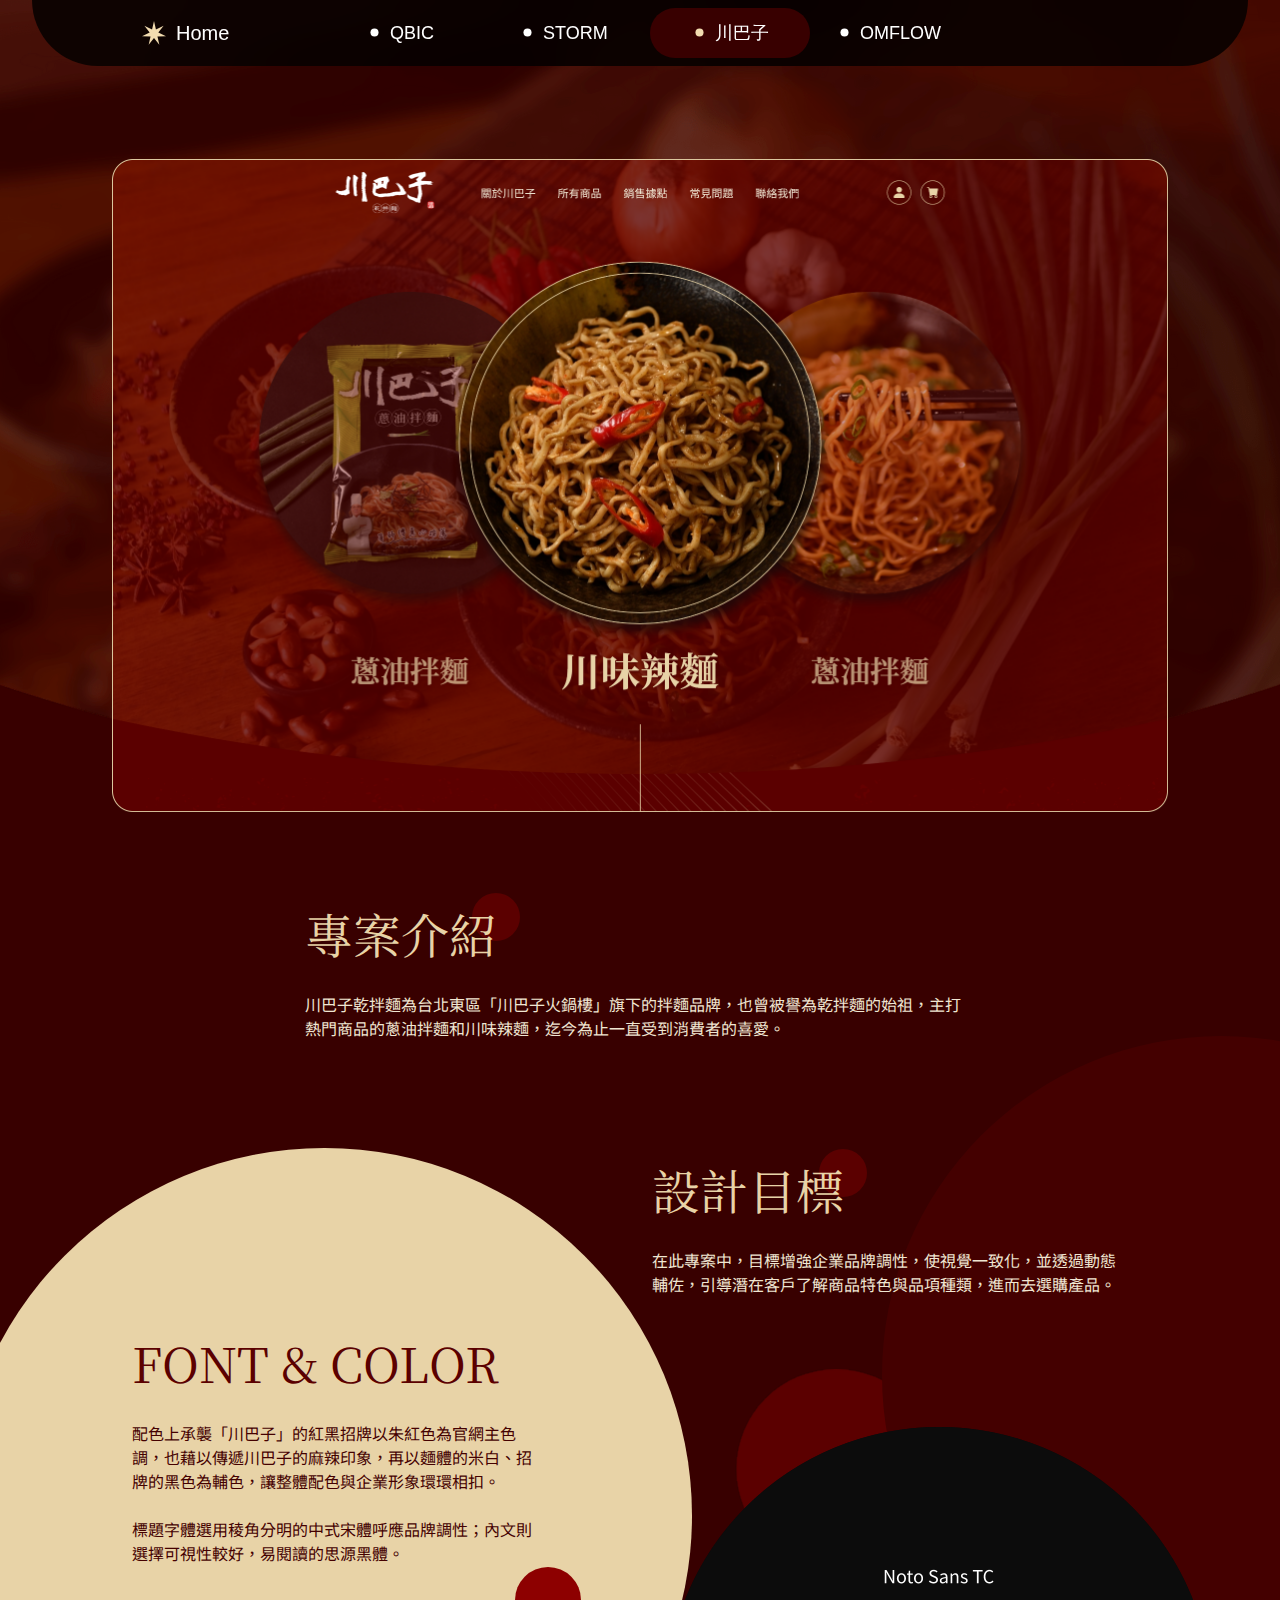
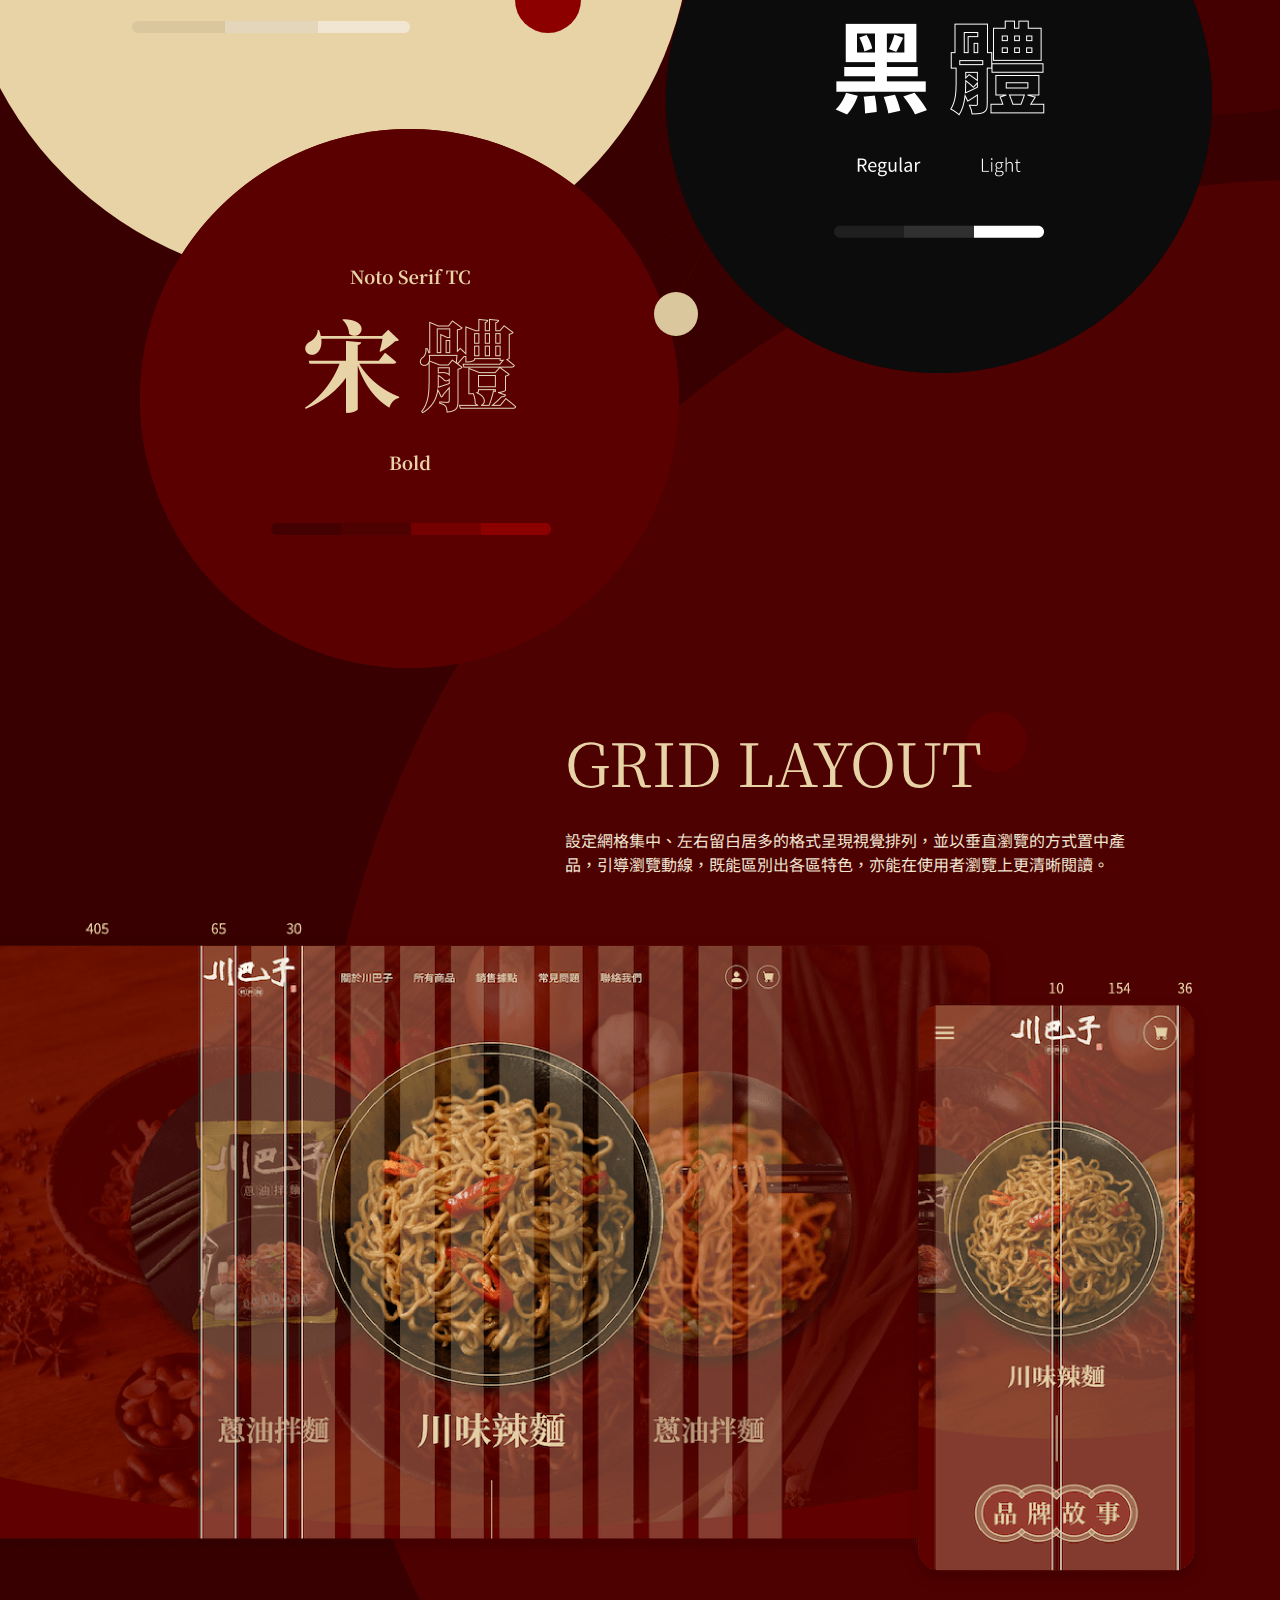
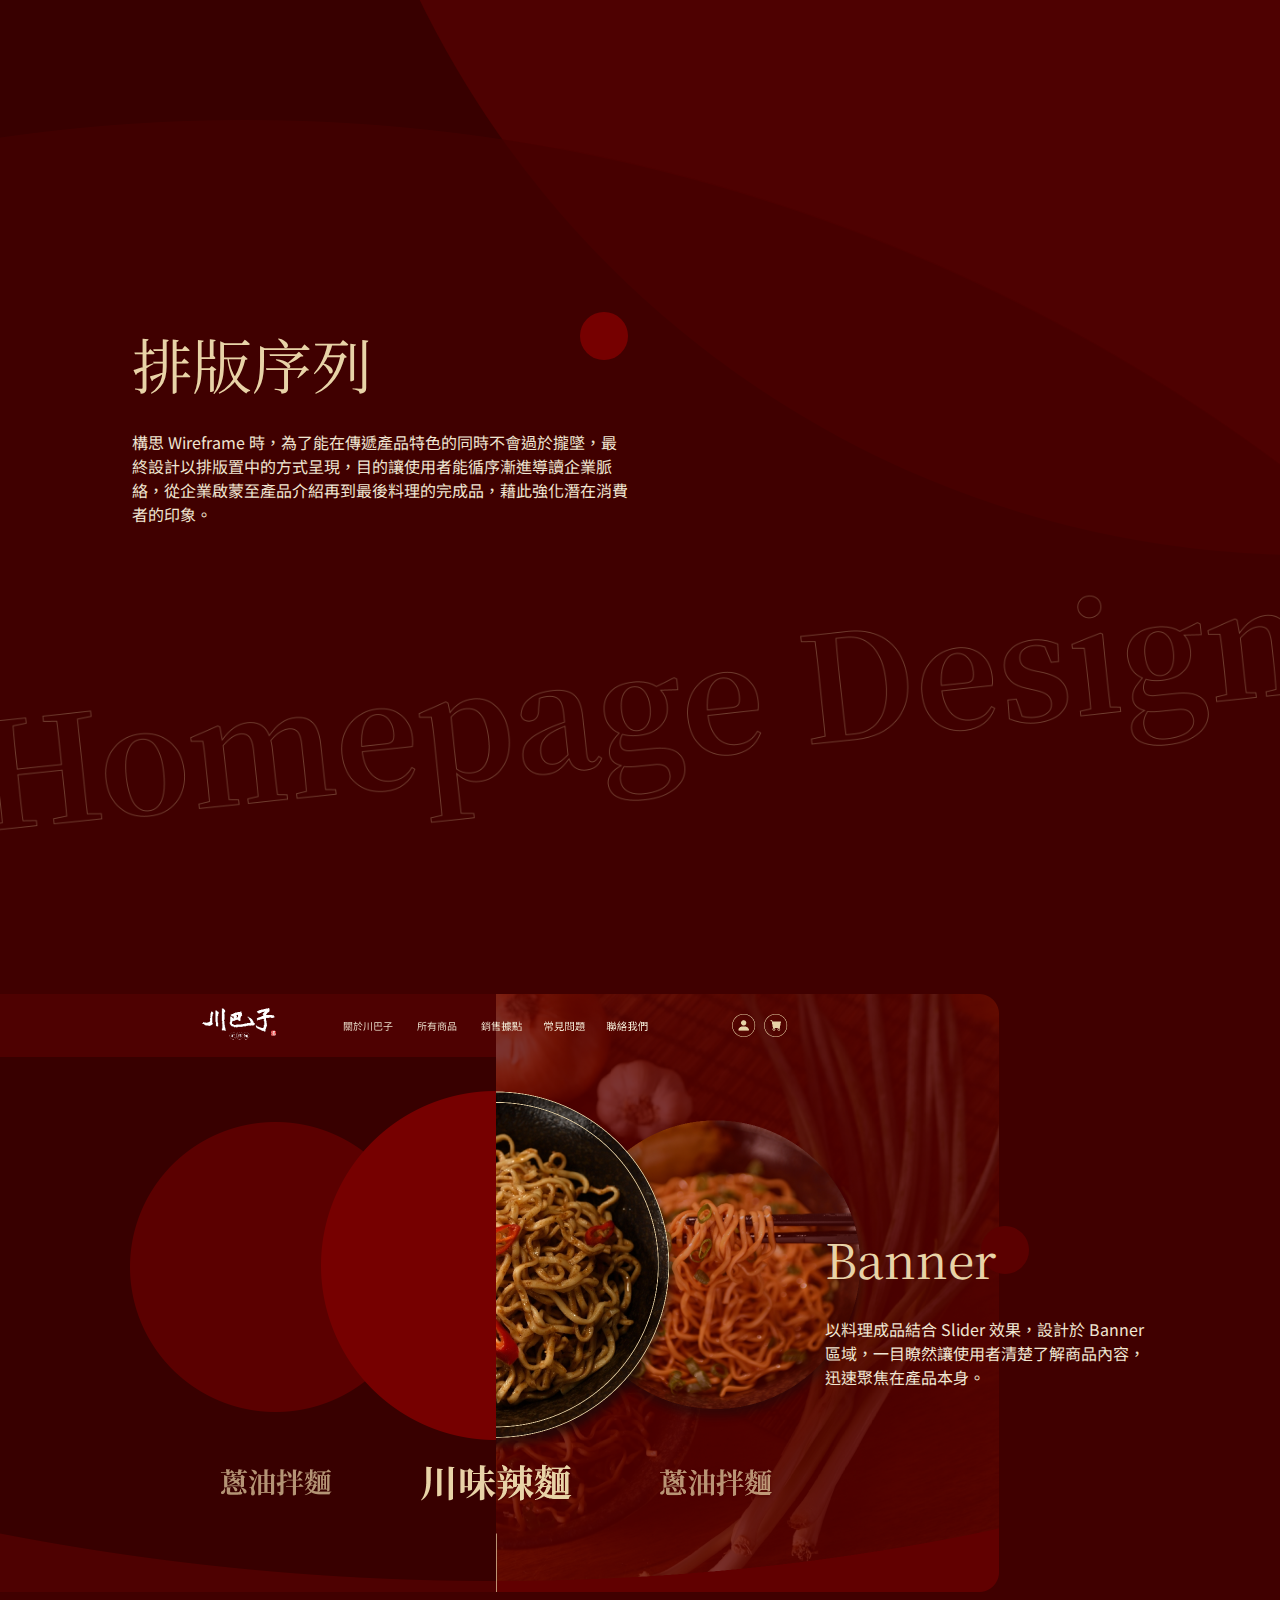
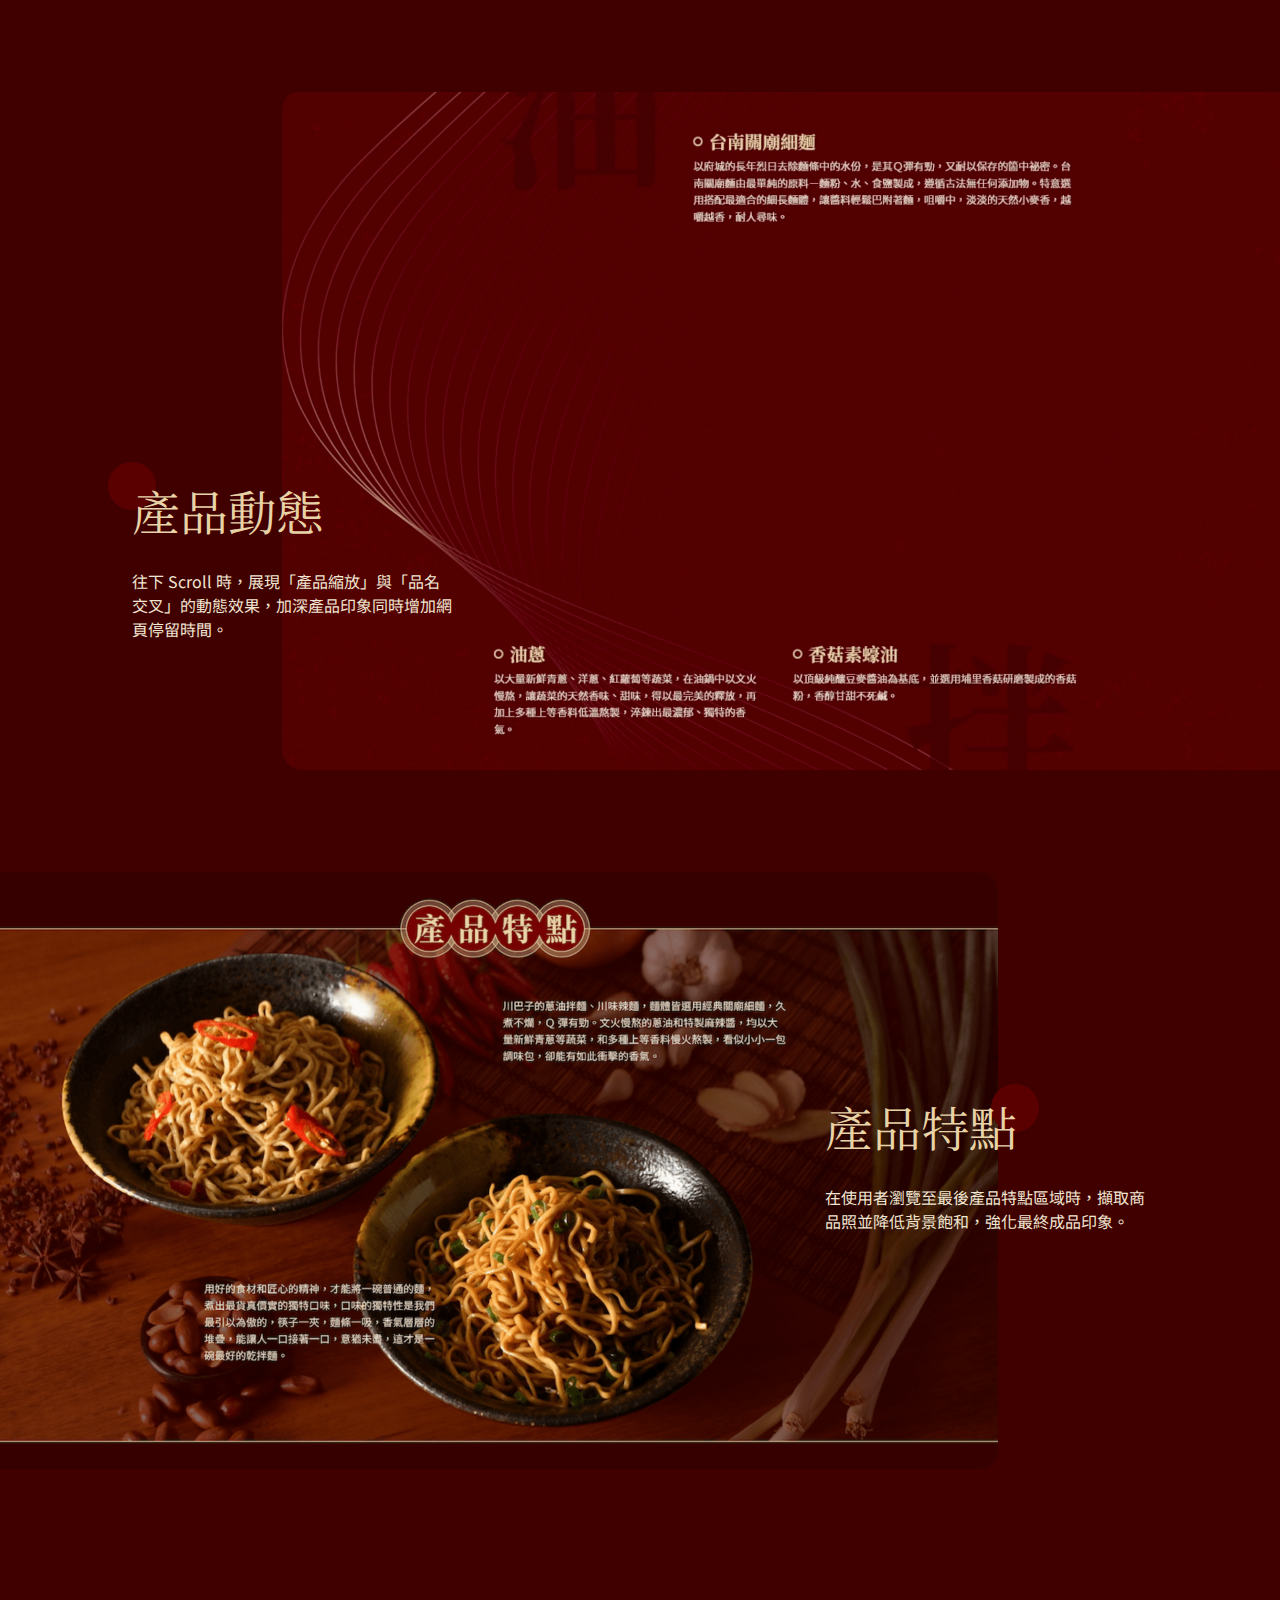
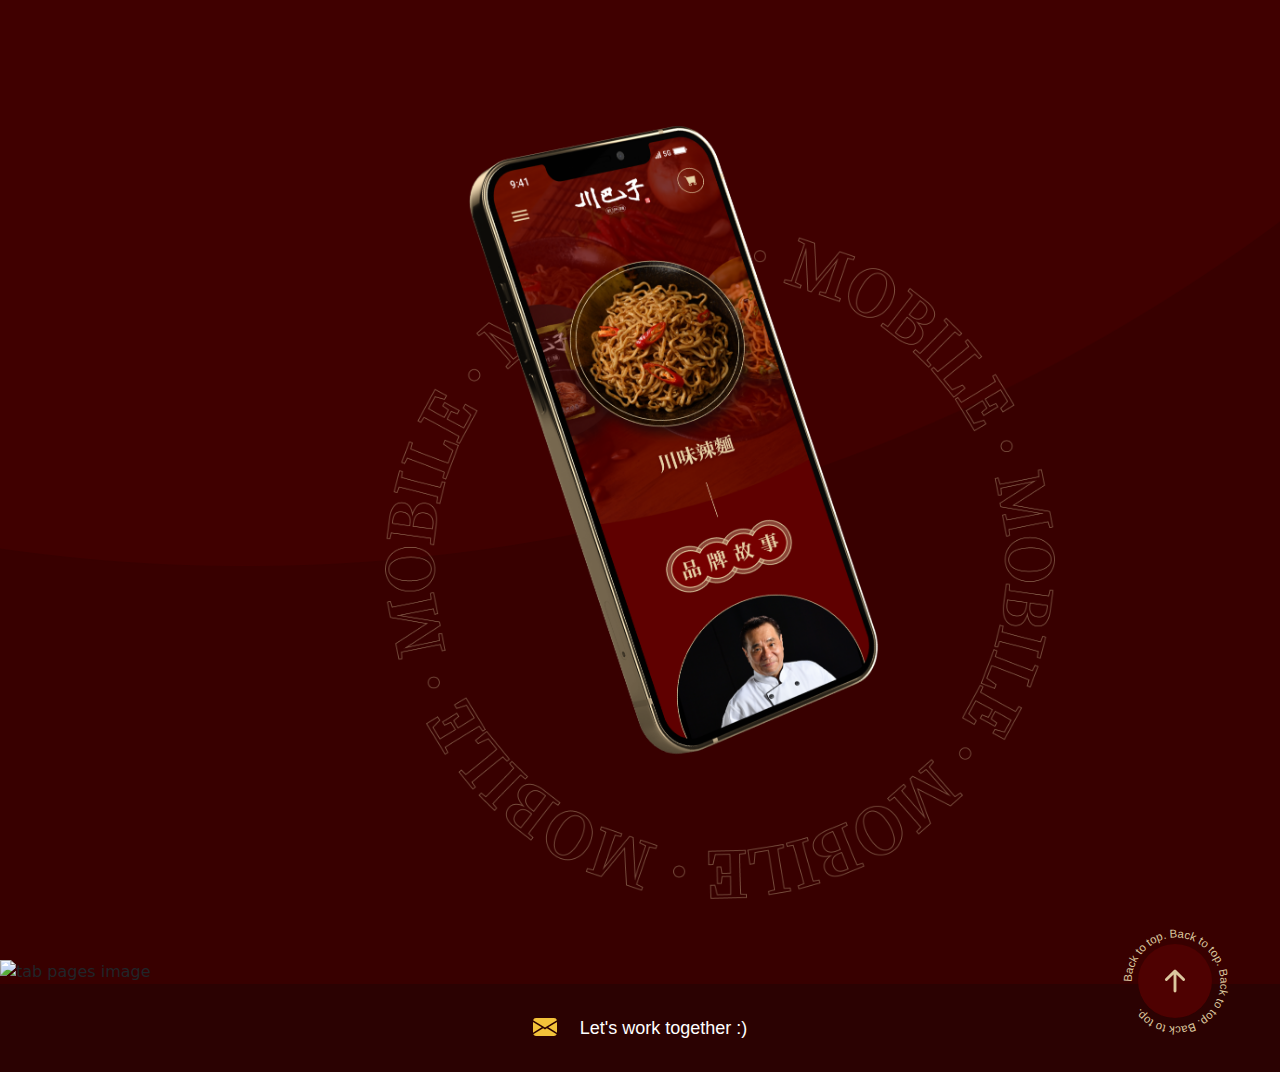
==== commit a21fdb89: "rwd minor fix." ====
--- a/chuanbazi.html
+++ b/chuanbazi.html
@@ -7,7 +7,7 @@
     <title>Vivian Huang Resume - 川巴子</title>
     <link href="./assets/bootstrap-dist/css/bootstrap.min.css" rel="stylesheet" >
     <link rel="stylesheet" href="https://use.typekit.net/rvw0yjc.css">
-    <link rel="stylesheet" href="./assets/css/app.chuanbazi.css?v=6">
+    <link rel="stylesheet" href="./assets/css/app.chuanbazi.css?v=7">
     <link rel="icon" href="./assets/img/favicon.ico" type="image/x-icon">
   </head>
   <body>
--- a/assets/css/app.chuanbazi.css
+++ b/assets/css/app.chuanbazi.css
@@ -1 +1 @@
-@import"https://fonts.googleapis.com/css2?family=Noto+Sans+TC:wght@400&family=Noto+Serif+TC:wght@700";p,a,h1,h2,h3,h4{font-family:objektiv-mk1,sans-serif}#mobileNotice{height:100%;position:fixed;padding:68px 36px;background-color:#333}#mobileNotice p{color:#fff;font-size:28px}#main header{position:relative;z-index:8;background-color:rgba(0,0,0,.8);border-radius:0px 0px 80px 80px;opacity:1;backdrop-filter:blur(28px);-webkit-backdrop-filter:blur(28px);height:66px;margin-left:-49px;margin-right:-49px;margin-bottom:-66px}@media screen and (min-width: 1200px){#main header{margin-left:-100px;margin-right:-100px}}@media screen and (min-width: 1440px){#main header{height:70px;margin-bottom:-70px}}@media screen and (min-width: 1920px){#main header{height:90px;margin-bottom:-90px}}#main header #homeLink{margin-left:100px;width:115px;margin-right:75px;height:66px}@media screen and (min-width: 1440px){#main header #homeLink{width:180px;height:70px;margin-right:68px}}@media screen and (min-width: 1920px){#main header #homeLink{width:180px;height:90px;margin-right:256px;font-size:22px}}#main header ul{list-style:none;padding:8px 0}@media screen and (min-width: 1920px){#main header ul{padding:10px 0}}#main header ul li{height:50px;margin-right:4px}@media screen and (min-width: 1440px){#main header ul li{height:54px;margin-right:8px}}@media screen and (min-width: 1920px){#main header ul li{height:70px;margin-right:16px}}#main header ul li:nth-child(1) a{padding:0 0 0 30.5px}@media screen and (min-width: 1920px){#main header ul li:nth-child(1) a{padding:0 0 0 37.5px}}#main header ul li:nth-child(2) a{padding:0 0 0 19.5px}@media screen and (min-width: 1920px){#main header ul li:nth-child(2) a{padding:0 0 0 29.5px}}#main header ul li:nth-child(3) a{padding:0 0 0 27.5px}@media screen and (min-width: 1920px){#main header ul li:nth-child(3) a{padding:0 0 0 38.5px}}#main header ul li:nth-child(4) a{padding:0 0 0 8.5px}@media screen and (min-width: 1920px){#main header ul li:nth-child(4) a{padding:0 0 0 18.5px}}#main header ul li a{font-size:18px;line-height:50px;width:160px}@media screen and (min-width: 1440px){#main header ul li a{font-size:18px;line-height:54px;width:160px}}@media screen and (min-width: 1920px){#main header ul li a{font-size:20px;line-height:70px;width:180px}}#main header ul li a.active{background-color:#000;border-radius:32px}@media screen and (min-width: 1920px){#main header ul li a.active{border-radius:50px}}#main header ul li a.active svg{color:#f2dcb0}#main header ul li a svg{width:43px;height:43px;margin-top:-4px;margin-right:-5.5px}#main header a{color:#fff;font-size:20px;text-decoration:none}#main header a:hover{color:#fff}@media screen and (max-width: 768px){footer{position:absolute !important;bottom:0;left:0;right:0}}footer>div{height:88px;background-color:#262626}footer>div a{color:#fff;font-size:18px;line-height:88px;text-decoration:none}footer>div a:hover{color:#fff}footer>div a svg{color:#f3c23a;height:24px;width:24px;margin-top:-5px;margin-right:18px}.bounceObj{-webkit-animation-name:bounce2;-moz-animation-name:bounce2;-ms-animation-name:bounce2;-o-animation-name:bounce2;animation-name:bounce2;-webkit-animation-duration:.8s;-moz-animation-duration:.8s;-ms-animation-duration:.8s;-o-animation-duration:.8s;animation-duration:.8s;-webkit-animation-iteration-count:1;-moz-animation-iteration-count:1;-ms-animation-iteration-count:1;-o-animation-iteration-count:1;animation-iteration-count:1;-webkit-animation-timing-function:ease;-moz-animation-timing-function:ease;-ms-animation-timing-function:ease;-o-animation-timing-function:ease;animation-timing-function:ease}.backtotop{position:relative;z-index:5}.backtotop a{position:absolute;bottom:26px;right:40px;padding:14px;margin:28px;background-color:#7a7a7a;border-radius:50px}.backtotop a:hover .icon{-webkit-animation-name:bounce;-moz-animation-name:bounce;-ms-animation-name:bounce;-o-animation-name:bounce;animation-name:bounce;-webkit-animation-duration:1s;-moz-animation-duration:1s;-ms-animation-duration:1s;-o-animation-duration:1s;animation-duration:1s;-webkit-animation-iteration-count:infinite;-moz-animation-iteration-count:infinite;-ms-animation-iteration-count:infinite;-o-animation-iteration-count:infinite;animation-iteration-count:infinite;-webkit-animation-timing-function:ease;-moz-animation-timing-function:ease;-ms-animation-timing-function:ease;-o-animation-timing-function:ease;animation-timing-function:ease}.backtotop a:hover .circle-text{-webkit-animation-name:rotate;-moz-animation-name:rotate;-ms-animation-name:rotate;-o-animation-name:rotate;animation-name:rotate;-webkit-animation-duration:5s;-moz-animation-duration:5s;-ms-animation-duration:5s;-o-animation-duration:5s;animation-duration:5s;-webkit-animation-iteration-count:infinite;-moz-animation-iteration-count:infinite;-ms-animation-iteration-count:infinite;-o-animation-iteration-count:infinite;animation-iteration-count:infinite;-webkit-animation-timing-function:linear;-moz-animation-timing-function:linear;-ms-animation-timing-function:linear;-o-animation-timing-function:linear;animation-timing-function:linear}.backtotop a .icon{color:#fff;width:46px;height:46px}.backtotop a .circle-text{position:absolute;top:-22px;right:0;left:-22.5px;fill:currentColor;color:#7a7a7a;width:120px;height:120px}@-webkit-keyframes rotate{from{-webkit-transform:rotate(360deg)}to{-webkit-transform:rotate(0)}}@-moz-keyframes rotate{from{-moz-transform:rotate(360deg)}to{-moz-transform:rotate(0)}}@-ms-keyframes rotate{from{-ms-transform:rotate(360deg)}to{-ms-transform:rotate(0)}}@-o-keyframes rotate{from{-o-transform:rotate(360deg)}to{-o-transform:rotate(0)}}@keyframes rotate{from{transform:rotate(360deg)}to{transform:rotate(0)}}@keyframes marquee{0%{transform:translate3d(0, 0, 0)}100%{transform:translate3d(-50%, 0, 0)}}@keyframes spaceScroller{0%{background-position:0 0}100%{background-position:-1440px 0}}@keyframes bounce{0%{transform:translateY(0)}50%{transform:translateY(-2px)}100%{transform:translateY(0)}}@keyframes bounce2{0%{transform:translateY(0)}50%{transform:translateY(-30px)}100%{transform:translateY(0)}}@keyframes leftRight{0%{transform:rotate(90deg) scaleX(0.5)}50%{transform:rotate(90deg) scaleX(1)}100%{transform:rotate(90deg) scaleX(0.5)}}#main header{background-color:rgba(0,0,0,.8) !important}#main header ul li a.active{background-color:#380000 !important}#main{overflow:hidden}@media screen and (min-width: 992px){#main .container{max-width:832px}}@media screen and (min-width: 1194px){#main .container{max-width:1032px}}@media screen and (min-width: 1200px){#main .container{max-width:1040px}}@media screen and (min-width: 1440px){#main .container{max-width:1184px}}@media screen and (min-width: 1920px){#main .container{max-width:1640px}}footer>div{background-color:#2b0202}.backtotop a{background-color:#4e0101}.backtotop a .circle-text,.backtotop a .icon{color:#dbc79e}@media screen and (min-width: 768px){body{position:relative;background-color:#380000}}.noto-san-desc{color:#f0e6d2;font-family:"Noto Sans TC",sans-serif;font-size:16px;line-height:24px}.noto-serif-desc{color:#8c8c8c;font-family:"Noto Serif TC",sans-serif;font-size:16px;line-height:24px}.noto-serif{font-family:"Noto Serif TC",sans-serif}.noto-serif.heading{color:#e8d3a7;font-size:40px;line-height:57px;margin-bottom:24px}@media screen and (min-width: 1200px){.noto-serif.heading{font-size:48px;line-height:69px}}.noto-serif.desc{color:#8c8c8c;font-size:16px;line-height:24px}.container.bg-grey{position:relative}.container.bg-grey::after{content:"";position:absolute;top:0;left:-140px;right:-140px;bottom:0;z-index:-1;background-color:#272727}.container.bg-grey p{color:#f7f7f7}.container.bg-grey p.noto-desc{color:#cbcbcb}.container.bg-grey hr{color:#fff}.banner{height:712px;width:100%;position:relative;background-size:cover;background-position:center -23px;background-repeat:no-repeat;padding-top:127px}@media screen and (min-width: 1200px){.banner{height:812px;padding-top:159px}}@media screen and (min-width: 1920px){.banner{height:975px;background-position:center -114px}}.banner .wrapper{opacity:1;width:939px;height:580px;margin:0 auto;position:relative;z-index:2}@media screen and (min-width: 1200px){.banner .wrapper{width:1056px;height:653px}}@media screen and (min-width: 1920px){.banner .wrapper{width:1320px;height:815px}}.into{padding-top:87px;position:relative}@media screen and (min-width: 1920px){.into{padding-top:95px}}.into::after{content:"";position:absolute;top:224px;right:-306px;background:#400 0% 0% no-repeat padding-box;width:552px;height:552px;border-radius:50%;z-index:-1}@media screen and (min-width: 1200px){.into::after{right:-400px;width:678px;height:678px}}.into p.heading{position:relative}.into p.heading span{position:absolute;top:-11px;left:140px;background:#5b0000 0% 0% no-repeat padding-box;width:48px;height:48px;border-radius:50%;z-index:-1}@media screen and (min-width: 1200px){.into p.heading span{top:-6px;left:167px}}.into .sec{margin-top:99px}@media screen and (min-width: 1920px){.into .sec{margin-bottom:40px}}.into .sec .noto-san-desc{margin-bottom:32px}@media screen and (min-width: 1200px){.into .sec .noto-san-desc{max-width:474px}}@media screen and (min-width: 1920px){.into .sec .noto-san-desc{max-width:524px}}.into .font-and-color{position:relative}.into .font-and-color::after{content:"";position:absolute;top:-180px;left:-152px;background:#e8d3a7 0% 0% no-repeat padding-box;width:659px;height:658px;border-radius:50%;z-index:-1}@media screen and (min-width: 1200px){.into .font-and-color::after{left:-163px;width:735px;height:735px}}@media screen and (min-width: 1920px){.into .font-and-color::after{top:-235px;width:885px;height:885px}}.into .font-and-color .heading{color:#5b0000}.into .font-and-color .noto-san-desc{color:#400}.into .font-and-color .color-yellow{margin-top:40px;width:278px;height:auto}.into .line-seven{position:absolute;top:187.5px;left:215.5px;border-bottom:1px solid #5b0000;z-index:-1;width:490px;transform:rotate(34.5deg);transform-origin:left}@media screen and (min-width: 1920px){.into .line-seven{width:645px;transform:rotate(29.2deg)}}.into .line-eight{position:absolute;top:522px;right:-61px;border-bottom:1px solid #5b0000;z-index:-1;width:765px;transform:rotate(-36.9deg);transform-origin:right}@media screen and (min-width: 1920px){.into .line-eight{width:1046px;transform:rotate(-28.3deg)}}.into .vectors{position:absolute;bottom:-340px;left:131px;width:902px;height:705px;z-index:-2}@media screen and (min-width: 1200px){.into .vectors{bottom:-399px;left:293px;width:867px;height:663px}}@media screen and (min-width: 1920px){.into .vectors{bottom:-609px;left:340px;width:1200px;height:auto}}.spheres{position:relative;z-index:2;height:512px;margin-top:86px}@media screen and (min-width: 1200px){.spheres{height:599px}}@media screen and (min-width: 1920px){.spheres{height:839px}}.spheres .point{position:relative;width:100%;height:100%;border-radius:50%}.spheres .point .line{position:absolute;border-bottom:1px solid #5b0000;z-index:-1}.spheres .wrapper .font1-wrapper{position:absolute;top:3px;left:81px;right:0;bottom:0;width:460px;height:460px;background:#5b0000 0% 0% no-repeat padding-box;border-radius:50%;z-index:2}@media screen and (min-width: 1200px){.spheres .wrapper .font1-wrapper{top:10px;left:140px;width:539px;height:539px}}@media screen and (min-width: 1920px){.spheres .wrapper .font1-wrapper{top:150px;left:210px;width:620px;height:620px}}.spheres .wrapper .font1-wrapper .line{position:absolute;top:269.5px;left:269.5px;border-bottom:1px solid #5b0000;z-index:-1;width:400px;transform:rotate(-32.5deg);transform-origin:left}@media screen and (min-width: 1920px){.spheres .wrapper .font1-wrapper .line{top:280px;left:280px;width:518px;transform:rotate(-18.7deg)}}.spheres .wrapper .font2-wrapper{position:absolute;top:-260px;right:32px;bottom:0;width:426px;height:426px;background:#0c0c0c 0% 0% no-repeat padding-box;border-radius:50%;z-index:2}@media screen and (min-width: 1200px){.spheres .wrapper .font2-wrapper{top:-292px;right:68px;width:546px;height:546px}}@media screen and (min-width: 1920px){.spheres .wrapper .font2-wrapper{right:174px;width:676px;height:676px}}.spheres .wrapper .font2-wrapper .line{position:absolute;top:273px;left:273px;border-bottom:1px solid #5b0000;z-index:-1;width:362px;transform:rotate(165deg);transform-origin:left}@media screen and (min-width: 1920px){.spheres .wrapper .font2-wrapper .line{width:668px;transform:rotate(166.6deg)}}.spheres .wrapper .circle1{position:absolute;top:-334px;right:343px;width:200px;height:200px;z-index:1}@media screen and (min-width: 1200px){.spheres .wrapper .circle1{top:-352px;right:483px}}.spheres .wrapper .circle1 .point{background:#5b0000 0% 0% no-repeat padding-box}.spheres .wrapper .circle1 .point .line{top:100px;right:100px;width:325px;transform:rotate(-70.3deg);transform-origin:right}@media screen and (min-width: 1920px){.spheres .wrapper .circle1 .point .line{width:550px;transform:rotate(-41.9deg)}}.spheres .wrapper .circle2{position:absolute;top:-126px;right:598px;width:66px;height:66px;z-index:1}@media screen and (min-width: 1200px){.spheres .wrapper .circle2{top:-152px;right:699px}}@media screen and (min-width: 1920px){.spheres .wrapper .circle2{right:1018px}}.spheres .wrapper .circle2 .point{background:#8d0000 0% 0% no-repeat padding-box}.spheres .wrapper .circle2 .point .line{top:33px;right:33px;width:235px;transform:rotate(-98.7deg);transform-origin:right}.spheres .wrapper .circle4{position:absolute;top:40px;right:678px;width:28px;height:28px;background:#5b0000 0% 0% no-repeat padding-box;border-radius:50%;z-index:1}@media screen and (min-width: 1920px){.spheres .wrapper .circle4{top:100px;right:978px}}.spheres .wrapper .circle5{position:absolute;top:158px;left:515px;width:40px;height:40px;z-index:3}@media screen and (min-width: 1200px){.spheres .wrapper .circle5{top:173px;left:654px;width:44px;height:44px}}@media screen and (min-width: 1920px){.spheres .wrapper .circle5{top:355px;left:804px}}.spheres .wrapper .circle5 .point{background:#dbc79e 0% 0% no-repeat padding-box}.spheres .wrapper .circle5 .point .line{top:22px;right:22px;width:170px;transform:rotate(-245deg);transform-origin:right}@media screen and (min-width: 1920px){.spheres .wrapper .circle5 .point .line{width:354px;transform:rotate(-228.3deg)}}.spheres .wrapper .circle6{position:absolute;top:-116px;left:289px;width:985px;height:1988px;z-index:-1}@media screen and (min-width: 1200px){.spheres .wrapper .circle6{top:48px;left:320px;width:1120px}}@media screen and (min-width: 1920px){.spheres .wrapper .circle6{left:280px;width:1860px;height:2728px}}.spheres .wrapper .line-six{position:absolute;top:972px;left:1314px;border-bottom:1px solid #5b0000;z-index:-2;width:1078px;transform:rotate(238.35deg);transform-origin:left}@media screen and (min-width: 1920px){.spheres .wrapper .line-six{width:1028px;left:1477px;transform:rotate(236.6deg)}}.grid-wrapper{position:relative;z-index:3;height:922px}@media screen and (min-width: 1200px){.grid-wrapper{height:1002px}}@media screen and (min-width: 1920px){.grid-wrapper{height:1440px}}.grid-wrapper .grid{position:absolute;top:240px;left:-104px;z-index:1;width:1021px;height:auto}@media screen and (min-width: 1200px){.grid-wrapper .grid{left:-146px;width:1241px;top:200px}}@media screen and (min-width: 1920px){.grid-wrapper .grid{top:301px;width:1740px;left:-170px}}.grid-wrapper p.heading{position:relative;line-height:69px;margin-bottom:24px}@media screen and (min-width: 1200px){.grid-wrapper p.heading{font-size:60px;line-height:86px}}.grid-wrapper p.heading span{position:absolute;top:-6px;left:260px;background:#5b0000 0% 0% no-repeat padding-box;width:60px;height:60px;border-radius:50%;z-index:-1}@media screen and (min-width: 1200px){.grid-wrapper p.heading span{top:-6px;left:402px}}.bg-circle-wrapper{position:relative;z-index:4}.bg-circle-wrapper .bg-1{width:100%;height:2987px;position:absolute;top:0;left:0}@media screen and (min-width: 1200px){.bg-circle-wrapper .bg-1{width:1440px;height:3646px}}@media screen and (min-width: 1920px){.bg-circle-wrapper .bg-1{width:1920px;height:4800px}}.layout-wrapper{position:relative;z-index:5;padding-top:190px}@media screen and (min-width: 1200px){.layout-wrapper{padding-top:200px}}@media screen and (min-width: 1920px){.layout-wrapper{padding-top:280px}}.layout-wrapper p.heading{position:relative;line-height:69px;margin-bottom:24px}@media screen and (min-width: 1200px){.layout-wrapper p.heading{font-size:60px;line-height:86px}}.layout-wrapper p.heading span{position:absolute;top:-38px;right:64px;background:#760000 0% 0% no-repeat padding-box;width:40px;height:40px;border-radius:50%;z-index:-1}@media screen and (min-width: 1200px){.layout-wrapper p.heading span{top:-8px;right:0;width:48px;height:48px}}@media screen and (min-width: 1920px){.layout-wrapper p.heading span{top:-24px}}.design-wrapper{position:relative;z-index:5;margin-top:50px;margin-bottom:160px}@media screen and (min-width: 1920px){.design-wrapper{margin-top:140px;margin-bottom:320px}}.banner-wrapper{position:relative;z-index:5}@media screen and (min-width: 1200px){.banner-wrapper{padding-bottom:80px}}@media screen and (min-width: 1920px){.banner-wrapper{padding-bottom:154px}}.banner-wrapper .row{margin-bottom:120px;position:relative}@media screen and (min-width: 1200px){.banner-wrapper .row{margin-bottom:100px}}.banner-wrapper .row.one{height:420px}@media screen and (min-width: 1200px){.banner-wrapper .row.one{height:598px}}@media screen and (min-width: 1920px){.banner-wrapper .row.one{height:878px}}.banner-wrapper .row.one p.heading{margin-top:136px}@media screen and (min-width: 1200px){.banner-wrapper .row.one p.heading{margin-top:230px}}@media screen and (min-width: 1920px){.banner-wrapper .row.one p.heading{margin-top:330px}}.banner-wrapper .row.one p.heading span{left:130px;top:-6px}@media screen and (min-width: 1200px){.banner-wrapper .row.one p.heading span{top:2px;left:156px}}.banner-wrapper .row.two{height:486px}@media screen and (min-width: 1200px){.banner-wrapper .row.two{height:680px}}@media screen and (min-width: 1920px){.banner-wrapper .row.two{height:970px}}.banner-wrapper .row.two p.heading{margin-top:204px}@media screen and (min-width: 1200px){.banner-wrapper .row.two p.heading{margin-top:384px}}.banner-wrapper .row.two p.heading span{left:-22px;top:-16px}@media screen and (min-width: 1200px){.banner-wrapper .row.two p.heading span{left:-24px;top:-14px}}.banner-wrapper .row.three{height:427px}@media screen and (min-width: 1200px){.banner-wrapper .row.three{height:597px}}@media screen and (min-width: 1920px){.banner-wrapper .row.three{height:677px}}.banner-wrapper .row.three p.heading{margin-top:160px}@media screen and (min-width: 1200px){.banner-wrapper .row.three p.heading{margin-top:220px}}@media screen and (min-width: 1920px){.banner-wrapper .row.three p.heading{margin-top:300px}}.banner-wrapper .row.three p.heading span{left:136px;top:-10px}@media screen and (min-width: 1200px){.banner-wrapper .row.three p.heading span{left:166px;top:-8px}}.banner-wrapper p.heading{position:relative;margin-bottom:24px}.banner-wrapper p.heading span{position:absolute;top:0;left:60px;background:#5b0000 0% 0% no-repeat padding-box;width:48px;height:48px;border-radius:50%;z-index:-1}.banner-wrapper .img1{width:720px;height:auto;position:absolute;top:0;left:-122px;z-index:-1}@media screen and (min-width: 1200px){.banner-wrapper .img1{left:-128px;width:1007px}}@media screen and (min-width: 1920px){.banner-wrapper .img1{left:-140px;width:1327px}}.banner-wrapper .img2{width:720px;height:auto;position:absolute;top:0;right:-122px;z-index:-1}@media screen and (min-width: 1200px){.banner-wrapper .img2{right:-128px;width:1006px}}@media screen and (min-width: 1920px){.banner-wrapper .img2{right:-140px;width:1306px}}.banner-wrapper .img2::before{content:"";position:absolute;top:0;left:0;right:0;bottom:0;z-index:1}.banner-wrapper .img2 video{position:relative;z-index:-2;right:0;top:0;bottom:0;left:0;width:100%;height:100%;border-radius:4px 0 0 4px}.banner-wrapper .img2 video::-webkit-media-controls{display:none}.banner-wrapper .img3{width:720px;height:auto;position:absolute;top:0;left:-122px;z-index:-1}@media screen and (min-width: 1200px){.banner-wrapper .img3{left:-128px;width:1006px}}@media screen and (min-width: 1920px){.banner-wrapper .img3{left:-140px;width:1326px}}.floating-mobile{position:relative;z-index:5;height:911px}@media screen and (min-width: 1920px){.floating-mobile{height:1011px}}.floating-mobile .mobile{width:612px;height:667px;position:absolute;top:46px;left:242px}@media screen and (min-width: 1200px){.floating-mobile .mobile{top:26px;width:666px;height:726px;left:337px}}@media screen and (min-width: 1920px){.floating-mobile .mobile{left:600px;top:-14px;width:726px;height:auto}}.floating-mobile .bg{width:600px;height:600px;position:absolute;top:188px;left:297px;z-index:-1;-webkit-animation-name:rotate;-moz-animation-name:rotate;-ms-animation-name:rotate;-o-animation-name:rotate;animation-name:rotate;-webkit-animation-duration:20s;-moz-animation-duration:20s;-ms-animation-duration:20s;-o-animation-duration:20s;animation-duration:20s;-webkit-animation-iteration-count:infinite;-moz-animation-iteration-count:infinite;-ms-animation-iteration-count:infinite;-o-animation-iteration-count:infinite;animation-iteration-count:infinite;-webkit-animation-timing-function:linear;-moz-animation-timing-function:linear;-ms-animation-timing-function:linear;-o-animation-timing-function:linear;animation-timing-function:linear}@media screen and (min-width: 1200px){.floating-mobile .bg{top:180px;width:670px;height:670px;left:385px}}@media screen and (min-width: 1920px){.floating-mobile .bg{left:630px;top:160px;width:760px;height:760px}}
+@import"https://fonts.googleapis.com/css2?family=Noto+Sans+TC:wght@400&family=Noto+Serif+TC:wght@700";p,a,h1,h2,h3,h4{font-family:objektiv-mk1,sans-serif}#mobileNotice{height:100%;position:fixed;padding:68px 36px;background-color:#333}#mobileNotice p{color:#fff;font-size:28px}#main header{position:relative;z-index:8;background-color:rgba(0,0,0,.8);border-radius:0px 0px 80px 80px;opacity:1;backdrop-filter:blur(28px);-webkit-backdrop-filter:blur(28px);height:66px;margin-left:-49px;margin-right:-49px;margin-bottom:-66px}@media screen and (min-width: 1200px){#main header{margin-left:-100px;margin-right:-100px}}@media screen and (min-width: 1440px){#main header{height:70px;margin-bottom:-70px}}@media screen and (min-width: 1920px){#main header{height:90px;margin-bottom:-90px}}#main header #homeLink{margin-left:100px;width:115px;margin-right:75px;height:66px}@media screen and (min-width: 1440px){#main header #homeLink{width:180px;height:70px;margin-right:68px}}@media screen and (min-width: 1920px){#main header #homeLink{width:180px;height:90px;margin-right:256px;font-size:22px}}#main header ul{list-style:none;padding:8px 0}@media screen and (min-width: 1920px){#main header ul{padding:10px 0}}#main header ul li{height:50px;margin-right:4px}@media screen and (min-width: 1440px){#main header ul li{height:54px;margin-right:8px}}@media screen and (min-width: 1920px){#main header ul li{height:70px;margin-right:16px}}#main header ul li:nth-child(1) a{padding:0 0 0 30.5px}@media screen and (min-width: 1920px){#main header ul li:nth-child(1) a{padding:0 0 0 37.5px}}#main header ul li:nth-child(2) a{padding:0 0 0 19.5px}@media screen and (min-width: 1920px){#main header ul li:nth-child(2) a{padding:0 0 0 29.5px}}#main header ul li:nth-child(3) a{padding:0 0 0 27.5px}@media screen and (min-width: 1920px){#main header ul li:nth-child(3) a{padding:0 0 0 38.5px}}#main header ul li:nth-child(4) a{padding:0 0 0 8.5px}@media screen and (min-width: 1920px){#main header ul li:nth-child(4) a{padding:0 0 0 18.5px}}#main header ul li a{font-size:18px;line-height:50px;width:160px}@media screen and (min-width: 1440px){#main header ul li a{font-size:18px;line-height:54px;width:160px}}@media screen and (min-width: 1920px){#main header ul li a{font-size:20px;line-height:70px;width:180px}}#main header ul li a.active{background-color:#000;border-radius:32px}@media screen and (min-width: 1920px){#main header ul li a.active{border-radius:50px}}#main header ul li a.active svg{color:#f2dcb0}#main header ul li a svg{width:43px;height:43px;margin-top:-4px;margin-right:-5.5px}#main header a{color:#fff;font-size:20px;text-decoration:none}#main header a:hover{color:#fff}@media screen and (max-width: 768px){footer{position:absolute !important;bottom:0;left:0;right:0}}footer>div{height:88px;background-color:#262626}footer>div a{color:#fff;font-size:18px;line-height:88px;text-decoration:none}footer>div a:hover{color:#fff}footer>div a svg{color:#f3c23a;height:24px;width:24px;margin-top:-5px;margin-right:18px}.bounceObj{-webkit-animation-name:bounce2;-moz-animation-name:bounce2;-ms-animation-name:bounce2;-o-animation-name:bounce2;animation-name:bounce2;-webkit-animation-duration:.8s;-moz-animation-duration:.8s;-ms-animation-duration:.8s;-o-animation-duration:.8s;animation-duration:.8s;-webkit-animation-iteration-count:1;-moz-animation-iteration-count:1;-ms-animation-iteration-count:1;-o-animation-iteration-count:1;animation-iteration-count:1;-webkit-animation-timing-function:ease;-moz-animation-timing-function:ease;-ms-animation-timing-function:ease;-o-animation-timing-function:ease;animation-timing-function:ease}.backtotop{position:relative;z-index:5}.backtotop a{position:absolute;bottom:26px;right:40px;padding:14px;margin:28px;background-color:#7a7a7a;border-radius:50px}.backtotop a:hover .icon{-webkit-animation-name:bounce;-moz-animation-name:bounce;-ms-animation-name:bounce;-o-animation-name:bounce;animation-name:bounce;-webkit-animation-duration:1s;-moz-animation-duration:1s;-ms-animation-duration:1s;-o-animation-duration:1s;animation-duration:1s;-webkit-animation-iteration-count:infinite;-moz-animation-iteration-count:infinite;-ms-animation-iteration-count:infinite;-o-animation-iteration-count:infinite;animation-iteration-count:infinite;-webkit-animation-timing-function:ease;-moz-animation-timing-function:ease;-ms-animation-timing-function:ease;-o-animation-timing-function:ease;animation-timing-function:ease}.backtotop a:hover .circle-text{-webkit-animation-name:rotate;-moz-animation-name:rotate;-ms-animation-name:rotate;-o-animation-name:rotate;animation-name:rotate;-webkit-animation-duration:5s;-moz-animation-duration:5s;-ms-animation-duration:5s;-o-animation-duration:5s;animation-duration:5s;-webkit-animation-iteration-count:infinite;-moz-animation-iteration-count:infinite;-ms-animation-iteration-count:infinite;-o-animation-iteration-count:infinite;animation-iteration-count:infinite;-webkit-animation-timing-function:linear;-moz-animation-timing-function:linear;-ms-animation-timing-function:linear;-o-animation-timing-function:linear;animation-timing-function:linear}.backtotop a .icon{color:#fff;width:46px;height:46px}.backtotop a .circle-text{position:absolute;top:-22px;right:0;left:-22.5px;fill:currentColor;color:#7a7a7a;width:120px;height:120px}@-webkit-keyframes rotate{from{-webkit-transform:rotate(360deg)}to{-webkit-transform:rotate(0)}}@-moz-keyframes rotate{from{-moz-transform:rotate(360deg)}to{-moz-transform:rotate(0)}}@-ms-keyframes rotate{from{-ms-transform:rotate(360deg)}to{-ms-transform:rotate(0)}}@-o-keyframes rotate{from{-o-transform:rotate(360deg)}to{-o-transform:rotate(0)}}@keyframes rotate{from{transform:rotate(360deg)}to{transform:rotate(0)}}@keyframes marquee{0%{transform:translate3d(0, 0, 0)}100%{transform:translate3d(-50%, 0, 0)}}@keyframes spaceScroller{0%{background-position:0 0}100%{background-position:-1440px 0}}@keyframes bounce{0%{transform:translateY(0)}50%{transform:translateY(-2px)}100%{transform:translateY(0)}}@keyframes bounce2{0%{transform:translateY(0)}50%{transform:translateY(-30px)}100%{transform:translateY(0)}}@keyframes leftRight{0%{transform:rotate(90deg) scaleX(0.5)}50%{transform:rotate(90deg) scaleX(1)}100%{transform:rotate(90deg) scaleX(0.5)}}#main header{background-color:rgba(0,0,0,.8) !important}#main header ul li a.active{background-color:#380000 !important}#main{overflow:hidden}@media screen and (min-width: 992px){#main .container{max-width:832px}}@media screen and (min-width: 1194px){#main .container{max-width:1032px}}@media screen and (min-width: 1200px){#main .container{max-width:1040px}}@media screen and (min-width: 1440px){#main .container{max-width:1184px}}@media screen and (min-width: 1920px){#main .container{max-width:1640px}}footer>div{background-color:#2b0202}.backtotop a{background-color:#4e0101}.backtotop a .circle-text,.backtotop a .icon{color:#dbc79e}@media screen and (min-width: 768px){body{position:relative;background-color:#380000}}.noto-san-desc{color:#f0e6d2;font-family:"Noto Sans TC",sans-serif;font-size:16px;line-height:24px}.noto-serif-desc{color:#8c8c8c;font-family:"Noto Serif TC",sans-serif;font-size:16px;line-height:24px}.noto-serif{font-family:"Noto Serif TC",sans-serif}.noto-serif.heading{color:#e8d3a7;font-size:40px;line-height:57px;margin-bottom:24px}@media screen and (min-width: 1200px){.noto-serif.heading{font-size:48px;line-height:69px}}.noto-serif.desc{color:#8c8c8c;font-size:16px;line-height:24px}.container.bg-grey{position:relative}.container.bg-grey::after{content:"";position:absolute;top:0;left:-140px;right:-140px;bottom:0;z-index:-1;background-color:#272727}.container.bg-grey p{color:#f7f7f7}.container.bg-grey p.noto-desc{color:#cbcbcb}.container.bg-grey hr{color:#fff}.banner{height:712px;width:100%;position:relative;background-size:cover;background-position:center -23px;background-repeat:no-repeat;padding-top:127px}@media screen and (min-width: 1200px){.banner{height:812px;padding-top:159px}}@media screen and (min-width: 1920px){.banner{height:975px;background-position:center -114px}}.banner .wrapper{opacity:1;width:939px;height:580px;margin:0 auto;position:relative;z-index:2}@media screen and (min-width: 1200px){.banner .wrapper{width:1056px;height:653px}}@media screen and (min-width: 1920px){.banner .wrapper{width:1320px;height:815px}}.into{padding-top:87px;position:relative}@media screen and (min-width: 1920px){.into{padding-top:95px}}.into::after{content:"";position:absolute;top:224px;right:-306px;background:#400 0% 0% no-repeat padding-box;width:552px;height:552px;border-radius:50%;z-index:-1}@media screen and (min-width: 1200px){.into::after{right:-400px;width:678px;height:678px}}.into p.heading{position:relative}.into p.heading span{position:absolute;top:-11px;left:140px;background:#5b0000 0% 0% no-repeat padding-box;width:48px;height:48px;border-radius:50%;z-index:-1}@media screen and (min-width: 1200px){.into p.heading span{top:-6px;left:167px}}.into .sec{margin-top:99px}@media screen and (min-width: 1920px){.into .sec{margin-bottom:40px}}.into .sec .noto-san-desc{margin-bottom:32px}@media screen and (min-width: 1200px){.into .sec .noto-san-desc{max-width:474px}}@media screen and (min-width: 1920px){.into .sec .noto-san-desc{max-width:524px}}.into .font-and-color{position:relative}.into .font-and-color::after{content:"";position:absolute;top:-180px;left:-152px;background:#e8d3a7 0% 0% no-repeat padding-box;width:659px;height:658px;border-radius:50%;z-index:-1}@media screen and (min-width: 1200px){.into .font-and-color::after{left:-163px;width:735px;height:735px}}@media screen and (min-width: 1920px){.into .font-and-color::after{top:-235px;width:885px;height:885px}}.into .font-and-color .heading{color:#5b0000}.into .font-and-color .noto-san-desc{color:#400}.into .font-and-color .color-yellow{margin-top:40px;width:278px;height:auto}.into .line-seven{position:absolute;top:187.5px;left:215.5px;border-bottom:1px solid #5b0000;z-index:-1;width:490px;transform:rotate(34.5deg);transform-origin:left}@media screen and (min-width: 1920px){.into .line-seven{width:645px;transform:rotate(29.2deg)}}.into .line-eight{position:absolute;top:522px;right:-61px;border-bottom:1px solid #5b0000;z-index:-1;width:765px;transform:rotate(-36.9deg);transform-origin:right}@media screen and (min-width: 1920px){.into .line-eight{width:1046px;transform:rotate(-28.3deg)}}.into .vectors{position:absolute;bottom:-340px;left:131px;width:902px;height:705px;z-index:-2}@media screen and (min-width: 1200px){.into .vectors{bottom:-399px;left:293px;width:867px;height:663px}}@media screen and (min-width: 1920px){.into .vectors{bottom:-609px;left:340px;width:1200px;height:auto}}.spheres{position:relative;z-index:2;height:512px;margin-top:86px}@media screen and (min-width: 1200px){.spheres{height:599px}}@media screen and (min-width: 1920px){.spheres{height:839px}}.spheres .point{position:relative;width:100%;height:100%;border-radius:50%}.spheres .point .line{position:absolute;border-bottom:1px solid #5b0000;z-index:-1}.spheres .wrapper .font1-wrapper{position:absolute;top:3px;left:81px;right:0;bottom:0;width:460px;height:460px;background:#5b0000 0% 0% no-repeat padding-box;border-radius:50%;z-index:2}@media screen and (min-width: 1200px){.spheres .wrapper .font1-wrapper{top:10px;left:140px;width:539px;height:539px}}@media screen and (min-width: 1920px){.spheres .wrapper .font1-wrapper{top:150px;left:210px;width:620px;height:620px}}.spheres .wrapper .font1-wrapper .line{position:absolute;top:269.5px;left:269.5px;border-bottom:1px solid #5b0000;z-index:-1;width:400px;transform:rotate(-32.5deg);transform-origin:left}@media screen and (min-width: 1920px){.spheres .wrapper .font1-wrapper .line{top:280px;left:280px;width:518px;transform:rotate(-18.7deg)}}.spheres .wrapper .font2-wrapper{position:absolute;top:-260px;right:32px;bottom:0;width:426px;height:426px;background:#0c0c0c 0% 0% no-repeat padding-box;border-radius:50%;z-index:2}@media screen and (min-width: 1200px){.spheres .wrapper .font2-wrapper{top:-292px;right:68px;width:546px;height:546px}}@media screen and (min-width: 1920px){.spheres .wrapper .font2-wrapper{right:174px;width:676px;height:676px}}.spheres .wrapper .font2-wrapper .line{position:absolute;top:273px;left:273px;border-bottom:1px solid #5b0000;z-index:-1;width:362px;transform:rotate(165deg);transform-origin:left}@media screen and (min-width: 1920px){.spheres .wrapper .font2-wrapper .line{width:668px;transform:rotate(166.6deg)}}.spheres .wrapper .circle1{position:absolute;top:-334px;right:343px;width:200px;height:200px;z-index:1}@media screen and (min-width: 1200px){.spheres .wrapper .circle1{top:-352px;right:483px}}.spheres .wrapper .circle1 .point{background:#5b0000 0% 0% no-repeat padding-box}.spheres .wrapper .circle1 .point .line{top:100px;right:100px;width:325px;transform:rotate(-70.3deg);transform-origin:right}@media screen and (min-width: 1920px){.spheres .wrapper .circle1 .point .line{width:550px;transform:rotate(-41.9deg)}}.spheres .wrapper .circle2{position:absolute;top:-126px;right:598px;width:66px;height:66px;z-index:1}@media screen and (min-width: 1200px){.spheres .wrapper .circle2{top:-152px;right:699px}}@media screen and (min-width: 1920px){.spheres .wrapper .circle2{right:1018px}}.spheres .wrapper .circle2 .point{background:#8d0000 0% 0% no-repeat padding-box}.spheres .wrapper .circle2 .point .line{top:33px;right:33px;width:235px;transform:rotate(-98.7deg);transform-origin:right}.spheres .wrapper .circle4{position:absolute;top:40px;right:678px;width:28px;height:28px;background:#5b0000 0% 0% no-repeat padding-box;border-radius:50%;z-index:1}@media screen and (min-width: 1920px){.spheres .wrapper .circle4{top:100px;right:978px}}.spheres .wrapper .circle5{position:absolute;top:158px;left:515px;width:40px;height:40px;z-index:3}@media screen and (min-width: 1200px){.spheres .wrapper .circle5{top:173px;left:654px;width:44px;height:44px}}@media screen and (min-width: 1920px){.spheres .wrapper .circle5{top:355px;left:804px}}.spheres .wrapper .circle5 .point{background:#dbc79e 0% 0% no-repeat padding-box}.spheres .wrapper .circle5 .point .line{top:22px;right:22px;width:170px;transform:rotate(-245deg);transform-origin:right}@media screen and (min-width: 1920px){.spheres .wrapper .circle5 .point .line{width:354px;transform:rotate(-228.3deg)}}.spheres .wrapper .circle6{position:absolute;top:-116px;left:289px;width:985px;height:1988px;z-index:-1}@media screen and (min-width: 1200px){.spheres .wrapper .circle6{top:48px;left:320px;width:1120px}}@media screen and (min-width: 1920px){.spheres .wrapper .circle6{left:280px;width:1860px;height:2728px}}.spheres .wrapper .line-six{position:absolute;top:972px;left:1314px;border-bottom:1px solid #5b0000;z-index:-2;width:1078px;transform:rotate(238.35deg);transform-origin:left}@media screen and (min-width: 1920px){.spheres .wrapper .line-six{width:1028px;left:1477px;transform:rotate(236.6deg)}}.grid-wrapper{position:relative;z-index:3;height:922px}@media screen and (min-width: 1200px){.grid-wrapper{height:1002px}}@media screen and (min-width: 1920px){.grid-wrapper{height:1440px}}.grid-wrapper .grid{position:absolute;top:240px;left:-104px;z-index:1;width:1021px;height:auto}@media screen and (min-width: 1200px){.grid-wrapper .grid{left:-146px;width:1241px;top:200px}}@media screen and (min-width: 1920px){.grid-wrapper .grid{top:301px;width:1740px;left:-170px}}.grid-wrapper p.heading{position:relative;line-height:69px;margin-bottom:24px}@media screen and (min-width: 1200px){.grid-wrapper p.heading{font-size:60px;line-height:86px}}.grid-wrapper p.heading span{position:absolute;top:-6px;left:260px;background:#5b0000 0% 0% no-repeat padding-box;width:60px;height:60px;border-radius:50%;z-index:-1}@media screen and (min-width: 1200px){.grid-wrapper p.heading span{top:-6px;left:402px}}.bg-circle-wrapper{position:relative;z-index:4}.bg-circle-wrapper .bg-1{width:100%;height:2987px;position:absolute;top:0;left:0}@media screen and (min-width: 1200px){.bg-circle-wrapper .bg-1{width:1440px;height:3646px}}@media screen and (min-width: 1920px){.bg-circle-wrapper .bg-1{width:1920px;height:4800px}}.layout-wrapper{position:relative;z-index:5;padding-top:190px}@media screen and (min-width: 1200px){.layout-wrapper{padding-top:200px}}@media screen and (min-width: 1920px){.layout-wrapper{padding-top:280px}}.layout-wrapper p.heading{position:relative;line-height:69px;margin-bottom:24px}@media screen and (min-width: 1200px){.layout-wrapper p.heading{font-size:60px;line-height:86px}}.layout-wrapper p.heading span{position:absolute;top:-38px;right:64px;background:#760000 0% 0% no-repeat padding-box;width:40px;height:40px;border-radius:50%;z-index:-1}@media screen and (min-width: 1200px){.layout-wrapper p.heading span{top:-8px;right:0;width:48px;height:48px}}@media screen and (min-width: 1920px){.layout-wrapper p.heading span{top:-24px}}.design-wrapper{position:relative;z-index:5;margin-top:50px;margin-bottom:160px}@media screen and (min-width: 1920px){.design-wrapper{margin-top:140px;margin-bottom:320px}}.banner-wrapper{position:relative;z-index:5}@media screen and (min-width: 1200px){.banner-wrapper{padding-bottom:80px}}@media screen and (min-width: 1920px){.banner-wrapper{padding-bottom:154px}}.banner-wrapper .row{margin-bottom:120px;position:relative}@media screen and (min-width: 1200px){.banner-wrapper .row{margin-bottom:100px}}.banner-wrapper .row.one{height:420px}@media screen and (min-width: 1200px){.banner-wrapper .row.one{height:598px}}@media screen and (min-width: 1920px){.banner-wrapper .row.one{height:878px}}.banner-wrapper .row.one p.heading{margin-top:136px}@media screen and (min-width: 1200px){.banner-wrapper .row.one p.heading{margin-top:230px}}@media screen and (min-width: 1920px){.banner-wrapper .row.one p.heading{margin-top:330px}}.banner-wrapper .row.one p.heading span{left:130px;top:-6px}@media screen and (min-width: 1200px){.banner-wrapper .row.one p.heading span{top:2px;left:156px}}.banner-wrapper .row.two{height:486px}@media screen and (min-width: 1200px){.banner-wrapper .row.two{height:680px}}@media screen and (min-width: 1920px){.banner-wrapper .row.two{height:970px}}.banner-wrapper .row.two p.heading{margin-top:204px}@media screen and (min-width: 1200px){.banner-wrapper .row.two p.heading{margin-top:384px}}.banner-wrapper .row.two p.heading span{left:-22px;top:-16px}@media screen and (min-width: 1200px){.banner-wrapper .row.two p.heading span{left:-24px;top:-14px}}.banner-wrapper .row.three{height:427px}@media screen and (min-width: 1200px){.banner-wrapper .row.three{height:597px}}@media screen and (min-width: 1920px){.banner-wrapper .row.three{height:677px}}.banner-wrapper .row.three p.heading{margin-top:160px}@media screen and (min-width: 1200px){.banner-wrapper .row.three p.heading{margin-top:220px}}@media screen and (min-width: 1920px){.banner-wrapper .row.three p.heading{margin-top:300px}}.banner-wrapper .row.three p.heading span{left:136px;top:-10px}@media screen and (min-width: 1200px){.banner-wrapper .row.three p.heading span{left:166px;top:-8px}}.banner-wrapper p.heading{position:relative;margin-bottom:24px}.banner-wrapper p.heading span{position:absolute;top:0;left:60px;background:#5b0000 0% 0% no-repeat padding-box;width:48px;height:48px;border-radius:50%;z-index:-1}.banner-wrapper .img1{width:720px;height:auto;position:absolute;top:0;left:-122px;z-index:-1}@media screen and (min-width: 1200px){.banner-wrapper .img1{left:-128px;width:1007px}}@media screen and (min-width: 1920px){.banner-wrapper .img1{left:-140px;width:1327px}}.banner-wrapper .img2{width:720px;height:auto;position:absolute;top:0;right:-122px;z-index:-1;overflow:hidden}@media screen and (min-width: 1200px){.banner-wrapper .img2{right:-128px;width:1006px}}@media screen and (min-width: 1920px){.banner-wrapper .img2{right:-140px;width:1306px}}.banner-wrapper .img2::before{content:"";position:absolute;top:0;left:0;right:0;bottom:0;z-index:1}.banner-wrapper .img2 video{position:relative;z-index:-2;right:0;top:-2px;bottom:0;left:0;width:100%;height:100%;border-radius:4px 0 0 4px}.banner-wrapper .img2 video::-webkit-media-controls{display:none}.banner-wrapper .img3{width:720px;height:auto;position:absolute;top:0;left:-122px;z-index:-1}@media screen and (min-width: 1200px){.banner-wrapper .img3{left:-128px;width:1006px}}@media screen and (min-width: 1920px){.banner-wrapper .img3{left:-140px;width:1326px}}.floating-mobile{position:relative;z-index:5;height:911px}@media screen and (min-width: 1920px){.floating-mobile{height:1011px}}.floating-mobile .mobile{width:612px;height:667px;position:absolute;top:46px;left:242px}@media screen and (min-width: 1200px){.floating-mobile .mobile{top:26px;width:666px;height:726px;left:337px}}@media screen and (min-width: 1920px){.floating-mobile .mobile{left:600px;top:-14px;width:726px;height:auto}}.floating-mobile .bg{width:600px;height:600px;position:absolute;top:188px;left:297px;z-index:-1;-webkit-animation-name:rotate;-moz-animation-name:rotate;-ms-animation-name:rotate;-o-animation-name:rotate;animation-name:rotate;-webkit-animation-duration:20s;-moz-animation-duration:20s;-ms-animation-duration:20s;-o-animation-duration:20s;animation-duration:20s;-webkit-animation-iteration-count:infinite;-moz-animation-iteration-count:infinite;-ms-animation-iteration-count:infinite;-o-animation-iteration-count:infinite;animation-iteration-count:infinite;-webkit-animation-timing-function:linear;-moz-animation-timing-function:linear;-ms-animation-timing-function:linear;-o-animation-timing-function:linear;animation-timing-function:linear}@media screen and (min-width: 1200px){.floating-mobile .bg{top:180px;width:670px;height:670px;left:385px}}@media screen and (min-width: 1920px){.floating-mobile .bg{left:630px;top:160px;width:760px;height:760px}}
